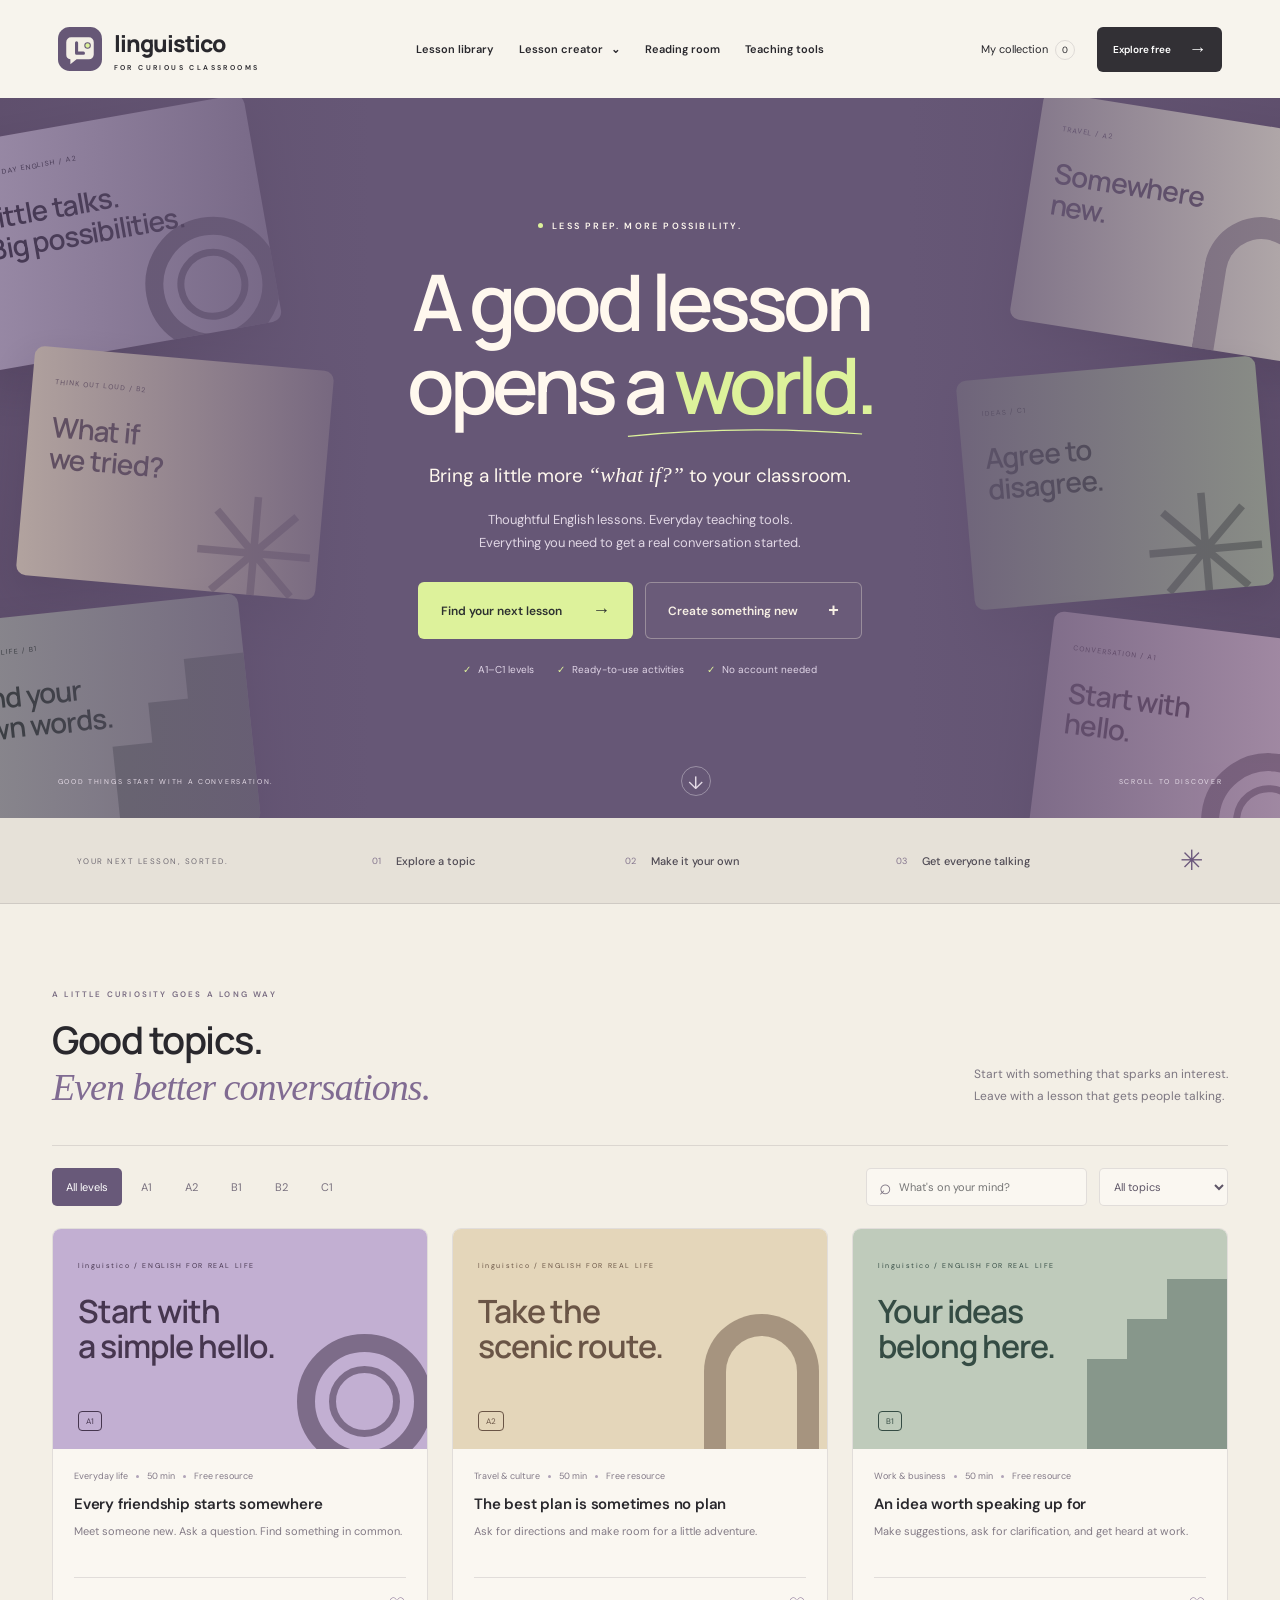
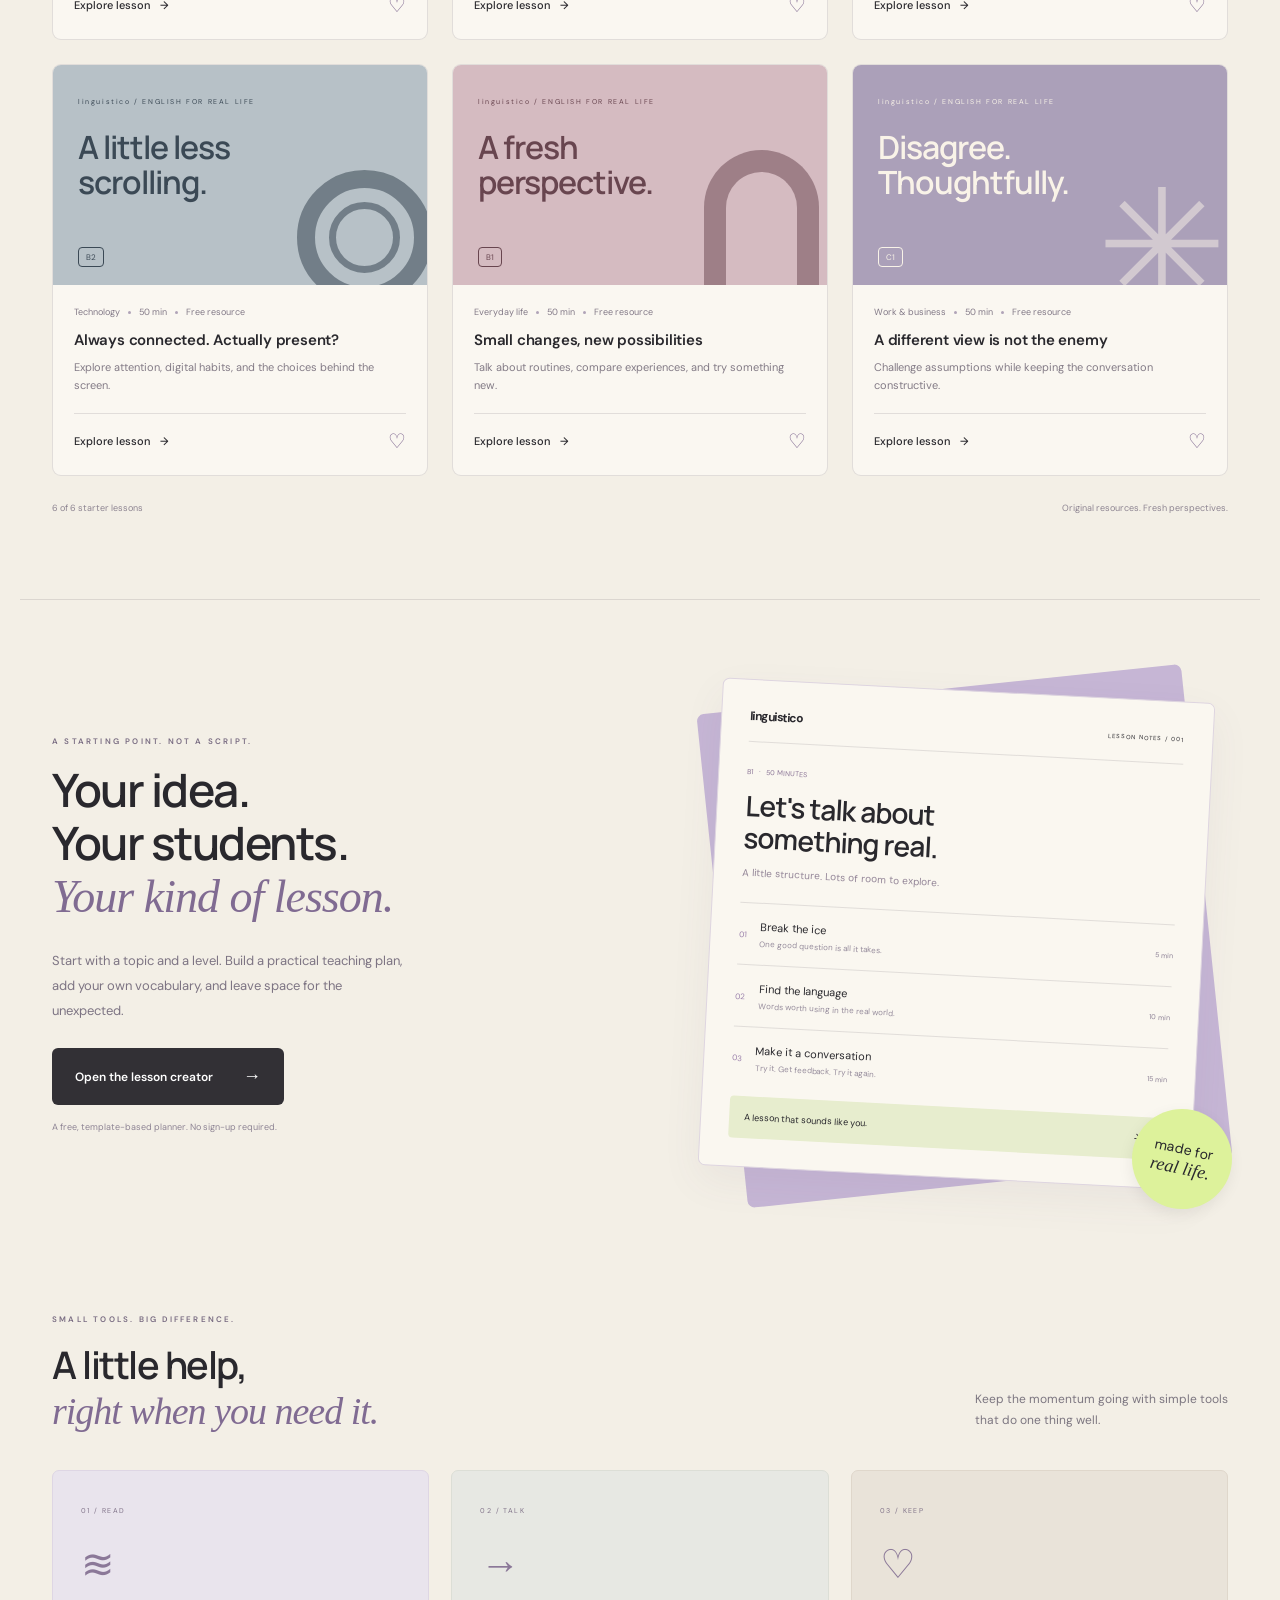
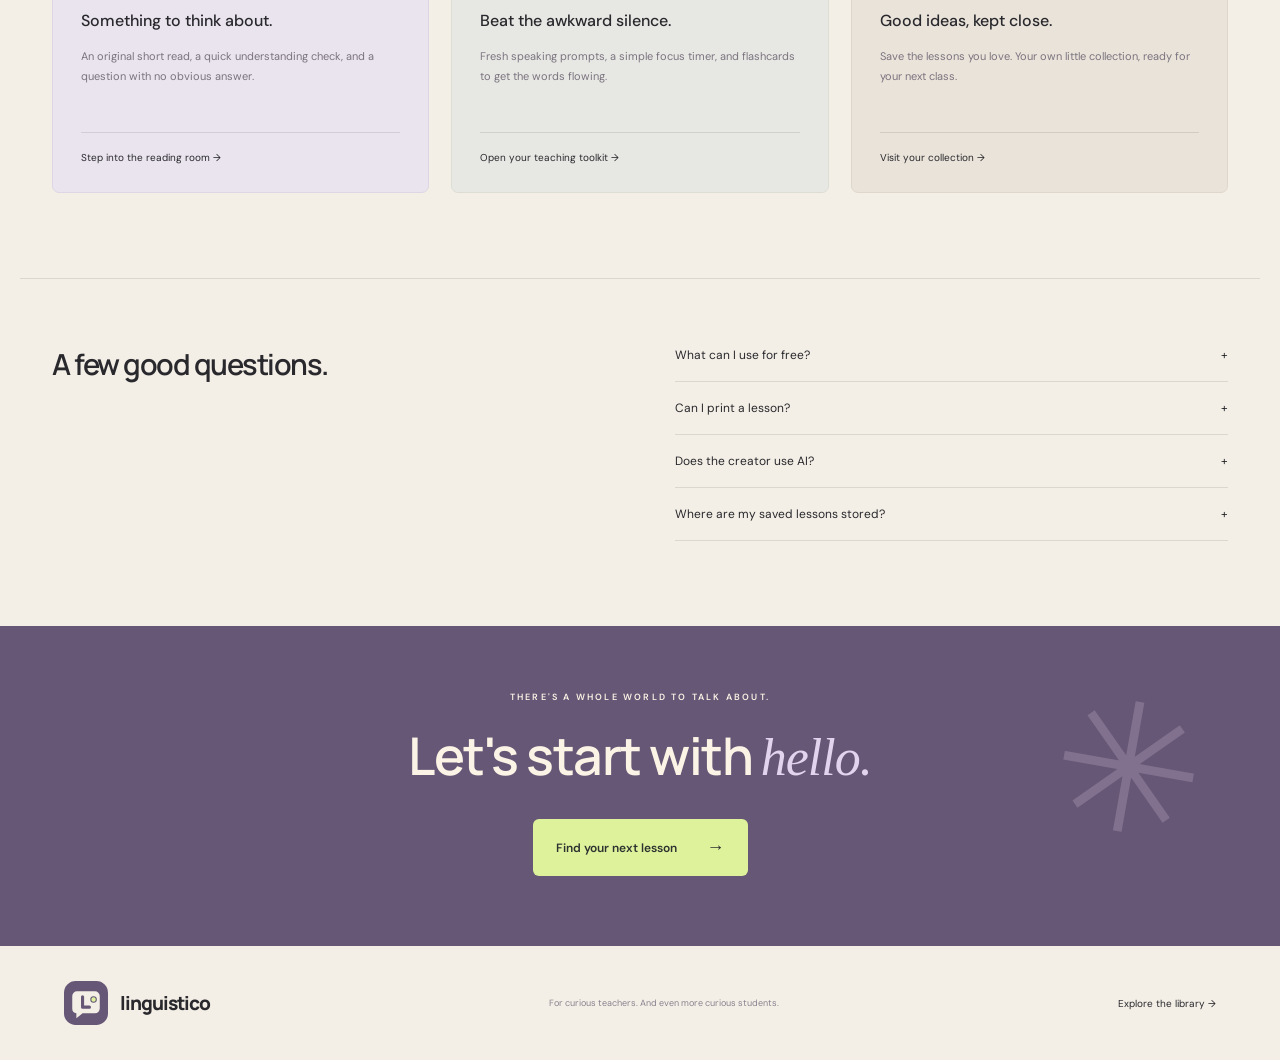
==== index.html @ 8382873f "Rebrand teaching site as linguistico" ====
<!doctype html>
<html lang="en"><head><meta charset="utf-8"><meta name="viewport" content="width=device-width,initial-scale=1"><meta name="theme-color" content="#645675"><meta name="description" content="linguistico: thoughtful English lessons, a lesson planning toolkit, and more room for real conversation. Explore resources from A1 to C1."><meta property="og:title" content="linguistico — A good lesson opens a world."><meta property="og:description" content="Discover English lesson ideas and practical tools for curious classrooms."><meta property="og:type" content="website"><title>linguistico — English for a world of possibilities</title><link rel="icon" href="icon.svg" type="image/svg+xml"><link rel="stylesheet" href="styles.css"></head><body>
<a class="skip" href="#main">Skip to content</a><header><a href="#" class="brand" aria-label="linguistico home"><img class="logo" src="icon.svg" alt="" width="44" height="44"><span>linguistico<small>FOR CURIOUS CLASSROOMS</small></span></a><nav id="navigation" aria-label="Main navigation"><a href="#library">Lesson library</a><button data-open="planner">Lesson creator <span>⌄</span></button><button data-open="reading">Reading room</button><button data-open="tools">Teaching tools</button></nav><div class="nav-actions"><button class="text-button" data-open="saved">My collection <span id="saved-count">0</span></button><a class="button compact dark" href="#library">Explore free <span>→</span></a><button class="menu" id="menu" aria-expanded="false" aria-controls="navigation" aria-label="Open navigation">☰</button></div></header>
<main id="main"><section class="hero"><div class="hero-art" aria-hidden="true"><div class="poster p1"><small>EVERYDAY ENGLISH / A2</small><b>Little talks.<br>Big possibilities.</b><div class="rings"></div></div><div class="poster p2"><small>THINK OUT LOUD / B2</small><b>What if<br>we tried?</b><div class="asterisk">✳</div></div><div class="poster p3"><small>WORK & LIFE / B1</small><b>Find your<br>own words.</b><div class="stairs"></div></div><div class="poster p4"><small>TRAVEL / A2</small><b>Somewhere<br>new.</b><div class="arch"></div></div><div class="poster p5"><small>IDEAS / C1</small><b>Agree to<br>disagree.</b><div class="asterisk">✳</div></div><div class="poster p6"><small>CONVERSATION / A1</small><b>Start with<br>hello.</b><div class="rings"></div></div></div><div class="hero-overlay"></div><div class="hero-content"><div class="eyebrow"><i></i> LESS PREP. MORE POSSIBILITY.</div><h1>A good lesson<br>opens a <span>world.</span><svg viewBox="0 0 410 24" aria-hidden="true"><path d="M5 16Q195 -4 405 12"/></svg></h1><p class="hero-sub">Bring a little more <em>“what if?”</em> to your classroom.</p><p class="hero-description">Thoughtful English lessons. Everyday teaching tools.<br>Everything you need to get a real conversation started.</p><div class="hero-buttons"><a href="#library" class="button lime">Find your next lesson <span>→</span></a><button class="button ghost" data-open="planner">Create something new <span>+</span></button></div><div class="hero-proof"><span>A1–C1 levels</span><span>Ready-to-use activities</span><span>No account needed</span></div></div><div class="hero-bottom"><span>GOOD THINGS START WITH A CONVERSATION.</span><a href="#library" aria-label="Scroll to lesson library">↓</a><span>SCROLL TO DISCOVER</span></div></section>
<div class="ribbon"><span>YOUR NEXT LESSON, SORTED.</span><a href="#library">01 <b>Explore a topic</b></a><button data-open="planner">02 <b>Make it your own</b></button><button data-open="tools">03 <b>Get everyone talking</b></button><span class="ribbon-star">✳</span></div>
<section id="library" class="section library"><div class="section-heading"><div><span class="eyebrow ink">A LITTLE CURIOSITY GOES A LONG WAY</span><h2>Good topics.<br><em>Even better conversations.</em></h2></div><p>Start with something that sparks an interest.<br>Leave with a lesson that gets people talking.</p></div><div class="filterbar"><div id="filters" class="tabs" aria-label="Filter lessons by level"><button class="active" data-level="All" aria-pressed="true">All levels</button><button data-level="A1" aria-pressed="false">A1</button><button data-level="A2" aria-pressed="false">A2</button><button data-level="B1" aria-pressed="false">B1</button><button data-level="B2" aria-pressed="false">B2</button><button data-level="C1" aria-pressed="false">C1</button></div><label class="search"><span aria-hidden="true">⌕</span><input type="search" id="search" aria-label="Search lessons" placeholder="What's on your mind?"></label><select id="topic" aria-label="Filter by topic"><option value="All">All topics</option><option>Everyday life</option><option>Work & business</option><option>Travel & culture</option><option>Technology</option></select></div><div class="cards" id="cards"></div><div class="library-foot"><span id="results" role="status"></span><span>Original resources. Fresh perspectives.</span></div></section>
<section class="creator section"><div class="creator-copy"><span class="eyebrow ink">A STARTING POINT. NOT A SCRIPT.</span><h2>Your idea.<br>Your students.<br><em>Your kind of lesson.</em></h2><p>Start with a topic and a level. Build a practical teaching plan, add your own vocabulary, and leave space for the unexpected.</p><button class="button dark" data-open="planner">Open the lesson creator <span>→</span></button><small>A free, template-based planner. No sign-up required.</small></div><div class="paper-scene"><div class="paper-back"></div><div class="paper"><div class="paper-top"><span>linguistico</span><span>LESSON NOTES / 001</span></div><div class="paper-tag">B1 &nbsp; · &nbsp; 50 MINUTES</div><h3>Let's talk about<br>something real.</h3><p>A little structure. Lots of room to explore.</p><div class="paper-row"><span>01</span><div>Break the ice<small>One good question is all it takes.</small></div><b>5 min</b></div><div class="paper-row"><span>02</span><div>Find the language<small>Words worth using in the real world.</small></div><b>10 min</b></div><div class="paper-row"><span>03</span><div>Make it a conversation<small>Try it. Get feedback. Try it again.</small></div><b>15 min</b></div><div class="paper-note">A lesson that sounds like you. <span>✳</span></div></div><span class="sticker">made for<br><em>real life.</em></span></div></section>
<section class="tool-section section"><div class="section-heading"><div><span class="eyebrow ink">SMALL TOOLS. BIG DIFFERENCE.</span><h2>A little help,<br><em>right when you need it.</em></h2></div><p>Keep the momentum going with simple tools<br>that do one thing well.</p></div><div class="tool-grid"><button data-open="reading"><span class="tool-number">01 / READ</span><span class="tool-symbol">≋</span><h3>Something to think about.</h3><p>An original short read, a quick understanding check, and a question with no obvious answer.</p><span class="tool-link">Step into the reading room →</span></button><button data-open="tools"><span class="tool-number">02 / TALK</span><span class="tool-symbol">→</span><h3>Beat the awkward silence.</h3><p>Fresh speaking prompts, a simple focus timer, and flashcards to get the words flowing.</p><span class="tool-link">Open your teaching toolkit →</span></button><button data-open="saved"><span class="tool-number">03 / KEEP</span><span class="tool-symbol">♡</span><h3>Good ideas, kept close.</h3><p>Save the lessons you love. Your own little collection, ready for your next class.</p><span class="tool-link">Visit your collection →</span></button></div></section>
<section class="faq section"><h2>A few good questions.</h2><div><details><summary>What can I use for free?<span>+</span></summary><p>All six starter lessons, the lesson planner, reading activity, and classroom tools are free to use in this version. You do not need an account.</p></details><details><summary>Can I print a lesson?<span>+</span></summary><p>Yes. Open a lesson and select Print / Save PDF. Your browser's print menu lets you print the resource or save it as a PDF.</p></details><details><summary>Does the creator use AI?<span>+</span></summary><p>This version uses level-specific templates and the information you enter. It does not use AI or fetch articles, videos, or external sources.</p></details><details><summary>Where are my saved lessons stored?<span>+</span></summary><p>Your collection is stored in this browser. It is not shared between devices and may be removed if you clear browser data.</p></details></div></section>
<section class="closing"><span class="eyebrow">THERE'S A WHOLE WORLD TO TALK ABOUT.</span><h2>Let's start with <em>hello.</em></h2><a class="button lime" href="#library">Find your next lesson <span>→</span></a><span class="closing-star" aria-hidden="true">✳</span></section></main><footer><a class="brand" href="#"><img class="logo" src="icon.svg" alt="" width="44" height="44"><span>linguistico</span></a><span>For curious teachers. And even more curious students.</span><a href="#library">Explore the library →</a></footer><dialog id="modal" aria-labelledby="modal-title"><div class="modal-header"><span>linguistico / TEACHING STUDIO</span><button id="close" aria-label="Close dialog">×</button></div><div id="modal-body"></div></dialog><div class="toast" id="toast" role="status"></div><script src="app.js"></script></body></html>
---- styles.css ----
@import url('https://fonts.googleapis.com/css2?family=DM+Sans:wght@400;500;600;700&family=Manrope:wght@400;500;600;700;800&display=swap');
:root{--ink:#29282d;--muted:#737078;--beige:#f3efe6;--purple:#665776;--lavender:#d3c4e2;--lime:#ddf29b;--line:#30273820}*{box-sizing:border-box}html{scroll-behavior:smooth;scroll-padding-top:25px}body{margin:0;background:var(--beige);color:var(--ink);font:14px 'DM Sans',Arial,sans-serif}a{color:inherit;text-decoration:none}button,input,select,textarea{font:inherit}button,a,input,select,textarea{-webkit-tap-highlight-color:transparent}button{cursor:pointer;color:inherit}button{border:0}button:disabled{cursor:default}button:focus-visible,a:focus-visible,input:focus-visible,select:focus-visible,textarea:focus-visible,summary:focus-visible{outline:3px solid #9b60dc;outline-offset:4px}.skip{position:absolute;left:15px;top:-70px;background:var(--lime);padding:15px;z-index:20}.skip:focus{top:15px}header{height:98px;display:flex;align-items:center;padding:0 4.5%;gap:40px;background:#f7f4ed}.brand{display:flex;gap:12px;align-items:center;font:800 23px Manrope,Arial,sans-serif;letter-spacing:-1px;white-space:nowrap}.brand small{font:600 7px 'DM Sans',Arial,sans-serif;display:block;letter-spacing:2.4px;margin-top:4px}.logo{display:block;width:44px;height:44px;flex:none}nav{display:flex;align-items:center;gap:25px;margin:auto}nav a,nav button{font-size:11px;font-weight:600;white-space:nowrap}nav button,.text-button{background:none;padding:0}nav span{margin-left:5px}.nav-actions{display:flex;align-items:center;gap:22px}.text-button{font-size:11px;white-space:nowrap}#saved-count{font-size:9px;margin-left:4px;padding:3px 6px;border:1px solid var(--line);border-radius:50%}.button{display:inline-flex;align-items:center;justify-content:center;gap:30px;padding:17px 22px;border-radius:6px;font-size:12px;font-weight:600;transition:transform .2s,background .2s;border:1px solid transparent}.button:hover{transform:translateY(-2px)}.button span{font-family:Arial,sans-serif;font-size:18px}.compact{padding:11px 15px;font-size:10px;gap:17px}.dark{background:#323035;color:white}.lime{background:var(--lime);color:#2d3130}.lime:hover{background:#e8ffae}.ghost{border-color:#f5efdf55;background:#ffffff07;color:#f7f0e5}.menu{display:none;background:none;font-size:24px}.hero{background:var(--purple);position:relative;min-height:720px;display:grid;place-items:center;overflow:hidden;color:#fff8ee;text-align:center}.hero-content{position:relative;z-index:2;padding:80px 20px 100px}.eyebrow{font-size:9px;font-weight:600;letter-spacing:2.2px;display:flex;align-items:center;justify-content:center;gap:9px}.eyebrow i{width:5px;height:5px;border-radius:50%;background:var(--lime)}h1{font:600 clamp(56px,6.1vw,88px)/1.07 Manrope,Arial,sans-serif;letter-spacing:-5px;margin:28px 0 35px;position:relative}h1 span{color:var(--lime)}h1 svg{position:absolute;width:240px;height:22px;bottom:-18px;right:8px;fill:none;stroke:#ddf29b;stroke-width:2}.hero-sub{font-size:19px;margin:0 0 20px;font-weight:400}.hero-sub em{font-family:Georgia,serif;font-size:22px}.hero-description{font-size:13px;line-height:1.8;color:#e1d7e5}.hero-buttons{display:flex;justify-content:center;gap:12px;margin-top:28px}.hero-proof{display:flex;justify-content:center;gap:23px;font-size:10px;color:#e0d5e7;margin-top:24px}.hero-proof span:before{content:'✓';margin-right:7px;color:var(--lime)}.hero-art{position:absolute;inset:0;pointer-events:none}.poster{position:absolute;width:300px;height:230px;border-radius:10px;padding:23px;text-align:left;overflow:hidden;box-shadow:0 20px 40px #25172e30}.poster small{font-size:7px;letter-spacing:1px;position:relative;z-index:1}.poster b{display:block;font:600 28px/1.1 Manrope;margin-top:23px;letter-spacing:-1px;position:relative;z-index:1}.p1{top:20px;left:-35px;transform:rotate(-10deg);background:#b9abc8;color:#3e334d}.p2{top:260px;left:25px;transform:rotate(5deg);background:#e7d9c3;color:#66545f}.p3{bottom:-20px;left:-50px;transform:rotate(-6deg);background:#a2a7a4;color:#303d37}.p4{top:15px;right:-45px;transform:rotate(9deg);background:#ded9ce;color:#63546b}.p5{top:270px;right:15px;transform:rotate(-5deg);background:#a6b59c;color:#374438}.p6{bottom:-40px;right:-60px;transform:rotate(7deg);background:#c7acc5;color:#624563}.rings{position:absolute;width:135px;height:135px;border:18px solid currentColor;border-radius:50%;bottom:-20px;right:-5px;opacity:.55}.rings:after{content:'';position:absolute;inset:14px;border:7px solid currentColor;border-radius:50%}.asterisk{position:absolute;font-size:155px;right:0;bottom:-40px;line-height:1;opacity:.5}.arch{position:absolute;width:115px;height:150px;border:22px solid currentColor;border-bottom:0;border-radius:70px 70px 0 0;bottom:-10px;right:0;opacity:.5}.stairs{position:absolute;bottom:0;right:0;width:60px;height:170px;background:currentColor;box-shadow:-40px 40px currentColor,-80px 80px currentColor;opacity:.4}.hero-overlay{position:absolute;inset:0;background:linear-gradient(90deg,#51405b55, #665776eb 29%,#665776fa 48%,#665776eb 71%,#51405b55)}.hero-bottom{position:absolute;bottom:22px;left:4.5%;right:4.5%;display:flex;align-items:center;justify-content:space-between;z-index:2;font-size:7px;letter-spacing:1.7px;color:#e5dbe7}.hero-bottom a{font-size:18px;border:1px solid #fff5;border-radius:50%;height:30px;width:30px;padding:4px}.ribbon{padding:24px 6%;display:flex;align-items:center;justify-content:space-between;background:#e6e1d8;border-bottom:1px solid var(--line)}.ribbon>span:first-child{font-size:8px;letter-spacing:1.5px;color:#716c74}.ribbon a,.ribbon button{background:none;display:flex;gap:15px;align-items:center;font-size:9px;color:#85768e}.ribbon b{font-size:11px;font-weight:500;color:#4e4953}.ribbon-star{font-size:28px;color:#6c587c}.section{max-width:1240px;margin:auto;padding:85px 32px}.section-heading{display:flex;align-items:end;justify-content:space-between;margin-bottom:35px}.ink{color:#796c82;justify-content:start;font-size:8px}h2{font:600 38px/1.2 Manrope,Arial,sans-serif;letter-spacing:-1.5px;margin:18px 0 0}h2 em{font-weight:400;font-family:Georgia,serif;color:#806b92;letter-spacing:-1px}.section-heading>p{font-size:12px;line-height:1.8;color:#7c7680;margin-bottom:3px}.filterbar{display:flex;gap:12px;padding:22px 0;border-top:1px solid var(--line);margin-top:35px}.tabs{display:flex;gap:5px;flex:1}.tabs button{background:transparent;border:1px solid transparent;padding:9px 13px;font-size:11px;border-radius:5px;color:#79717f}.tabs button.active{background:#685979;color:#fff}.search{display:flex;align-items:center;gap:7px;background:#faf7f1;border:1px solid var(--line);border-radius:5px;padding:0 12px}.search>span{font-size:21px;color:#7b7281}.search input{border:0;background:none;width:175px;padding:10px 0;outline:none;font-size:11px}select{background:#faf7f1;border:1px solid var(--line);padding:10px;border-radius:5px;font-size:11px;color:#5d5566}.cards{display:grid;grid-template-columns:repeat(3,1fr);gap:24px}.card{border:1px solid var(--line);border-radius:9px;overflow:hidden;background:#faf7f1;transition:transform .2s,box-shadow .2s}.card:hover{transform:translateY(-4px);box-shadow:0 10px 25px #493b5c10}.cover{height:220px;position:relative;overflow:hidden;padding:25px}.cover small{font-size:7px;letter-spacing:1.6px;position:relative;z-index:1}.cover h3{font:600 32px/1.08 Manrope;letter-spacing:-1px;position:relative;z-index:1;margin-top:22px;max-width:220px}.cover .level{position:absolute;bottom:18px;left:25px;font-size:8px;border:1px solid currentColor;padding:4px 7px;border-radius:4px}.plum{background:#c2afd2;color:#46364f}.sand{background:#e4d6ba;color:#6a5546}.sage{background:#bfcbbb;color:#354c44}.slate{background:#b7c1c7;color:#3b4955}.rose{background:#d5bbc1;color:#68454f}.lilac{background:#aba0b9;color:#f9f3e8}.cover .arch{right:8px;bottom:-15px}.card-info{padding:21px}.meta{font-size:9px;color:#827987;display:flex;gap:8px;align-items:center}.meta i{width:3px;height:3px;border-radius:50%;background:#b0a3b8}.card-info h3{font-size:15px;letter-spacing:-.2px;margin:12px 0 9px;font-weight:600}.card-info p{color:#837b86;line-height:1.6;font-size:11px;min-height:35px;margin:0}.card-foot{display:flex;align-items:center;justify-content:space-between;margin-top:19px;padding-top:14px;border-top:1px solid var(--line)}.card-foot button{background:none;padding:0;font-size:11px;font-weight:500}.card-foot button:last-child{font-size:20px;color:#7d658e}.library-foot{display:flex;justify-content:space-between;font-size:9px;color:#8d8491;margin-top:26px}.creator{border-top:1px solid var(--line);display:grid;grid-template-columns:1fr 1fr;align-items:center;gap:90px;padding-top:80px;padding-bottom:90px}.creator h2{font-size:46px;line-height:1.15}.creator-copy>p{font-size:13px;line-height:1.9;color:#7d7483;max-width:350px;margin:25px 0}.creator-copy small{display:block;font-size:9px;color:#8e8494;margin-top:16px}.paper-scene{position:relative;padding:10px 25px}.paper-back{position:absolute;inset:8px 20px 4px 36px;background:#c6b6d5;transform:rotate(-6deg);border-radius:7px}.paper{background:#faf7f0;border:1px solid #ded5e0;position:relative;padding:28px;border-radius:7px;transform:rotate(3deg);box-shadow:0 15px 40px #5d4c7410}.paper-top{display:flex;justify-content:space-between;font-size:8px;border-bottom:1px solid var(--line);padding-bottom:17px}.paper-top>span:first-child{font-weight:700;font-size:12px;letter-spacing:-.5px}.paper-top>span:last-child{font-size:6px;letter-spacing:1px;padding-top:5px}.paper-tag{font-size:7px;color:#8b7596;margin-top:25px}.paper h3{font:600 28px/1.15 Manrope;letter-spacing:-1px;margin:13px 0}.paper>p{font-size:10px;color:#938597;margin-bottom:23px}.paper-row{display:flex;gap:13px;align-items:center;padding:16px 0;border-top:1px solid var(--line);font-size:11px}.paper-row>span{font-size:8px;color:#9b81ab}.paper-row small{display:block;font-size:8px;color:#968c9c;margin-top:5px}.paper-row b{font-weight:400;font-size:7px;color:#8c8095;margin-left:auto;white-space:nowrap}.paper-note{padding:15px;background:#e7edce;font-size:9px;border-radius:4px;margin-top:8px}.paper-note span{float:right;font-size:18px;margin-top:-5px}.sticker{position:absolute;bottom:-20px;right:-4px;display:grid;align-content:center;text-align:center;background:var(--lime);width:100px;height:100px;border-radius:50%;font-size:14px;transform:rotate(12deg);box-shadow:0 5px 15px #0001}.sticker em{font-family:Georgia;font-size:18px}.tool-section{padding-top:35px}.tool-grid{display:grid;grid-template-columns:repeat(3,1fr);gap:22px}.tool-grid button{background:#e9e4ed;border:1px solid #ded6e4;padding:28px;text-align:left;border-radius:7px;position:relative;transition:transform .2s}.tool-grid button:nth-child(2){background:#e7e8e3;border-color:#dcded6}.tool-grid button:nth-child(3){background:#e9e3d9;border-color:#dfd7cb}.tool-grid button:hover{transform:translateY(-3px)}.tool-number{font-size:7px;letter-spacing:1.4px;color:#807389}.tool-symbol{display:block;font:40px Georgia;color:#8b7898;margin-top:24px}.tool-grid h3{font-size:16px;font-weight:500;margin-top:22px}.tool-grid p{font-size:11px;color:#7b737f;line-height:1.8;min-height:60px}.tool-link{display:block;font-size:10px;border-top:1px solid var(--line);padding-top:18px;margin-top:25px}.faq{border-top:1px solid var(--line);display:grid;grid-template-columns:1fr 1fr;gap:70px;padding-top:50px}.faq h2{font-size:29px}.faq details{border-bottom:1px solid var(--line);padding:18px 0}.faq summary{font-size:12px;list-style:none;cursor:pointer;display:flex;justify-content:space-between;gap:20px}.faq details p{font-size:12px;line-height:1.8;color:#7d7483}.closing{position:relative;background:#655775;color:#fbf3e5;text-align:center;padding:65px 25px 70px;overflow:hidden}.closing h2{font-size:52px;margin:22px 0 30px}.closing h2 em{color:#e2d3ee}.closing-star{position:absolute;right:6%;top:55px;font-size:180px;line-height:1;color:#82718e;transform:rotate(10deg)}footer{display:flex;justify-content:space-between;align-items:center;padding:35px 5%;gap:30px}footer>.brand{font-size:19px}footer>span{font-size:9px;color:#8a818f}footer>a:last-child{font-size:10px}.toast{position:fixed;bottom:25px;left:50%;transform:translateX(-50%);background:#303036;color:white;padding:14px 22px;border-radius:6px;z-index:50;display:none;font-size:12px;max-width:90%;text-align:center}dialog{color:var(--ink);background:var(--beige);border:1px solid #bcacc6;border-radius:12px;width:calc(100% - 30px);max-width:760px;max-height:90vh;padding:0}dialog::backdrop{background:#29232ec9;backdrop-filter:blur(5px)}.modal-header{display:flex;justify-content:space-between;align-items:center;padding:17px 24px;border-bottom:1px solid var(--line);font-size:8px;letter-spacing:1.5px}.modal-header button{font-size:25px;background:none;line-height:1}#modal-body{padding:25px 30px 35px}#modal-title{font-size:30px;margin:10px 0 20px;line-height:1.2}.modal-label{font-size:9px;color:#80708b;letter-spacing:1px}#modal-body p,#modal-body li{font-size:14px;line-height:1.8;color:#6e6576}#modal-body h3{font-size:16px;margin-top:25px}.actions{display:flex;gap:10px;flex-wrap:wrap;margin-top:25px}.field{display:block;margin:18px 0;font-size:12px}.field input,.field select,.field textarea{display:block;margin-top:8px;width:100%;border:1px solid #cbbfd1;border-radius:5px;padding:12px;background:#fffaf3;color:var(--ink)}.field textarea{min-height:85px;resize:vertical}.form-grid{display:grid;grid-template-columns:1fr 1fr;gap:20px}.notice{background:#e8e0ed;padding:13px;border-radius:6px;font-size:11px!important}.reading{background:#fffaf3;padding:22px;border-left:3px solid #ae96bf}.quiz label{display:block;padding:10px;margin:6px 0;background:#fffaf3;font-size:13px;border-radius:4px}.prompt{font:24px/1.4 Georgia;background:#e3d7ec;padding:25px;border-radius:7px}.timer{font:600 56px Manrope;text-align:center;margin:20px}.flash{background:#e1e9cd;padding:30px;min-height:140px;width:100%;border-radius:7px;font-size:22px}.saved-item{display:flex;align-items:center;justify-content:space-between;gap:20px;padding:17px 0;border-top:1px solid var(--line)}.saved-item>span{font-size:13px}.empty{padding:40px 10px;font-size:14px;color:#7d7285;grid-column:1/-1}@media(min-width:1600px){header{padding:0 8%}.hero{min-height:760px}.poster{width:350px;height:260px}.p1,.p3{left:3%}.p4,.p6{right:3%}.p2{left:7%;top:285px}.p5{right:7%;top:285px}}@media(max-width:1100px){header{gap:20px;padding:0 25px}nav{gap:17px}.nav-actions{gap:15px}.nav-actions>.text-button{display:none}.creator{gap:45px}.poster{width:250px}.hero-overlay{background:linear-gradient(90deg,#65577577,#655775f0 28%,#655775fa 70%,#65577577)}}@media(max-width:850px){header{height:80px;justify-content:space-between}.brand{font-size:21px}.menu{display:block}nav{display:none;position:absolute;top:80px;left:0;right:0;z-index:5;background:#f7f4ed;padding:25px;align-items:start;box-shadow:0 12px 18px #0001}nav.open{display:flex;flex-direction:column}nav a,nav button{font-size:15px}.hero{min-height:650px}.hero-content{padding:60px 20px 90px}.hero h1{font-size:68px;letter-spacing:-3px}.ribbon{gap:20px}.ribbon>span:first-child{display:none}.cards{grid-template-columns:repeat(2,1fr)}.section-heading>p{max-width:230px}.filterbar{flex-wrap:wrap}.tabs{flex-basis:100%}.search{flex:1}.search input{width:100%}.creator{gap:25px}.creator h2{font-size:38px}.paper-scene{padding:5px}.paper{padding:20px}.tool-grid{gap:12px}.tool-grid button{padding:20px}.closing-star{right:-50px;opacity:.4}.faq{gap:30px}footer>span{display:none}}@media(max-width:600px){header{padding:0 20px}.brand{font-size:20px}.brand small{font-size:6px}.logo{width:37px;height:37px;border-radius:10px}.nav-actions .compact{display:none}.hero{min-height:675px}.hero h1{font-size:56px;line-height:1.1;letter-spacing:-3px;margin:30px 0 35px}.hero h1 svg{width:160px;right:20px}.hero-sub{font-size:15px;line-height:1.6}.hero-sub em{font-size:18px}.hero-description{font-size:12px}.hero-buttons{gap:9px}.button{font-size:11px;gap:13px;padding:14px 15px}.hero-proof{gap:13px;font-size:8px}.hero .eyebrow{font-size:8px;letter-spacing:1.5px}.hero-bottom>span{font-size:6px;letter-spacing:1px}.hero-bottom>span:first-child{max-width:110px;text-align:left;line-height:1.6}.hero-bottom>span:last-child{max-width:90px;text-align:right}.poster{width:180px;height:210px;opacity:.65}.poster b{font-size:22px}.p1,.p3{left:-110px}.p2{left:-90px}.p4,.p6{right:-110px}.p5{right:-90px}.hero-overlay{background:#655775a8}.ribbon{padding:20px;gap:15px}.ribbon a,.ribbon button{gap:6px;font-size:7px}.ribbon b{font-size:9px}.ribbon-star{display:none}.section{padding:55px 20px}.section-heading{display:block}.section-heading>p{max-width:none;margin-top:18px;font-size:12px}h2{font-size:31px}.ink{font-size:7px;letter-spacing:1.7px}.cards{grid-template-columns:1fr;gap:22px}.cover{height:230px}.cover h3{font-size:35px;max-width:240px}.cover .rings{width:170px;height:170px}.cover .arch{width:150px;height:190px}.tabs{gap:0;justify-content:space-between}.tabs button{padding:9px 12px}.search input{min-width:0;width:100%}.search{min-width:0}.filterbar select{max-width:135px}.library-foot{font-size:8px;gap:20px}.creator{grid-template-columns:1fr;gap:40px}.creator h2{font-size:40px}.paper-scene{padding:10px 20px}.paper{padding:25px}.sticker{right:0}.tool-grid{grid-template-columns:1fr}.tool-grid button{padding:25px}.tool-grid p{min-height:0}.tool-symbol{float:right;font-size:45px;margin-top:0}.tool-grid h3{margin-top:25px}.faq{grid-template-columns:1fr;gap:20px}.faq h2{font-size:28px}.closing h2{font-size:38px;position:relative;z-index:1}.closing .button{position:relative;z-index:1}.closing .eyebrow{font-size:7px}.closing-star{font-size:150px;right:-60px;top:60px}footer{padding:30px 20px}footer>.brand{font-size:16px}footer>a:last-child{font-size:8px}#modal-body{padding:22px}.form-grid{grid-template-columns:1fr;gap:0}#modal-title{font-size:26px}.saved-item{flex-wrap:wrap}.saved-item>span{max-width:65%}}@media(prefers-reduced-motion:reduce){html{scroll-behavior:auto}*{transition:none!important}}@media print{body>*{display:none!important}body>dialog{display:block!important;position:static;width:100%;max-width:none;max-height:none;overflow:visible;background:white;color:black;border:0}.modal-header,.actions{display:none!important}#modal-body{padding:0}#modal-body p,#modal-body li{color:#222}details{break-inside:avoid}.reading{background:white}dialog::backdrop{display:none}}
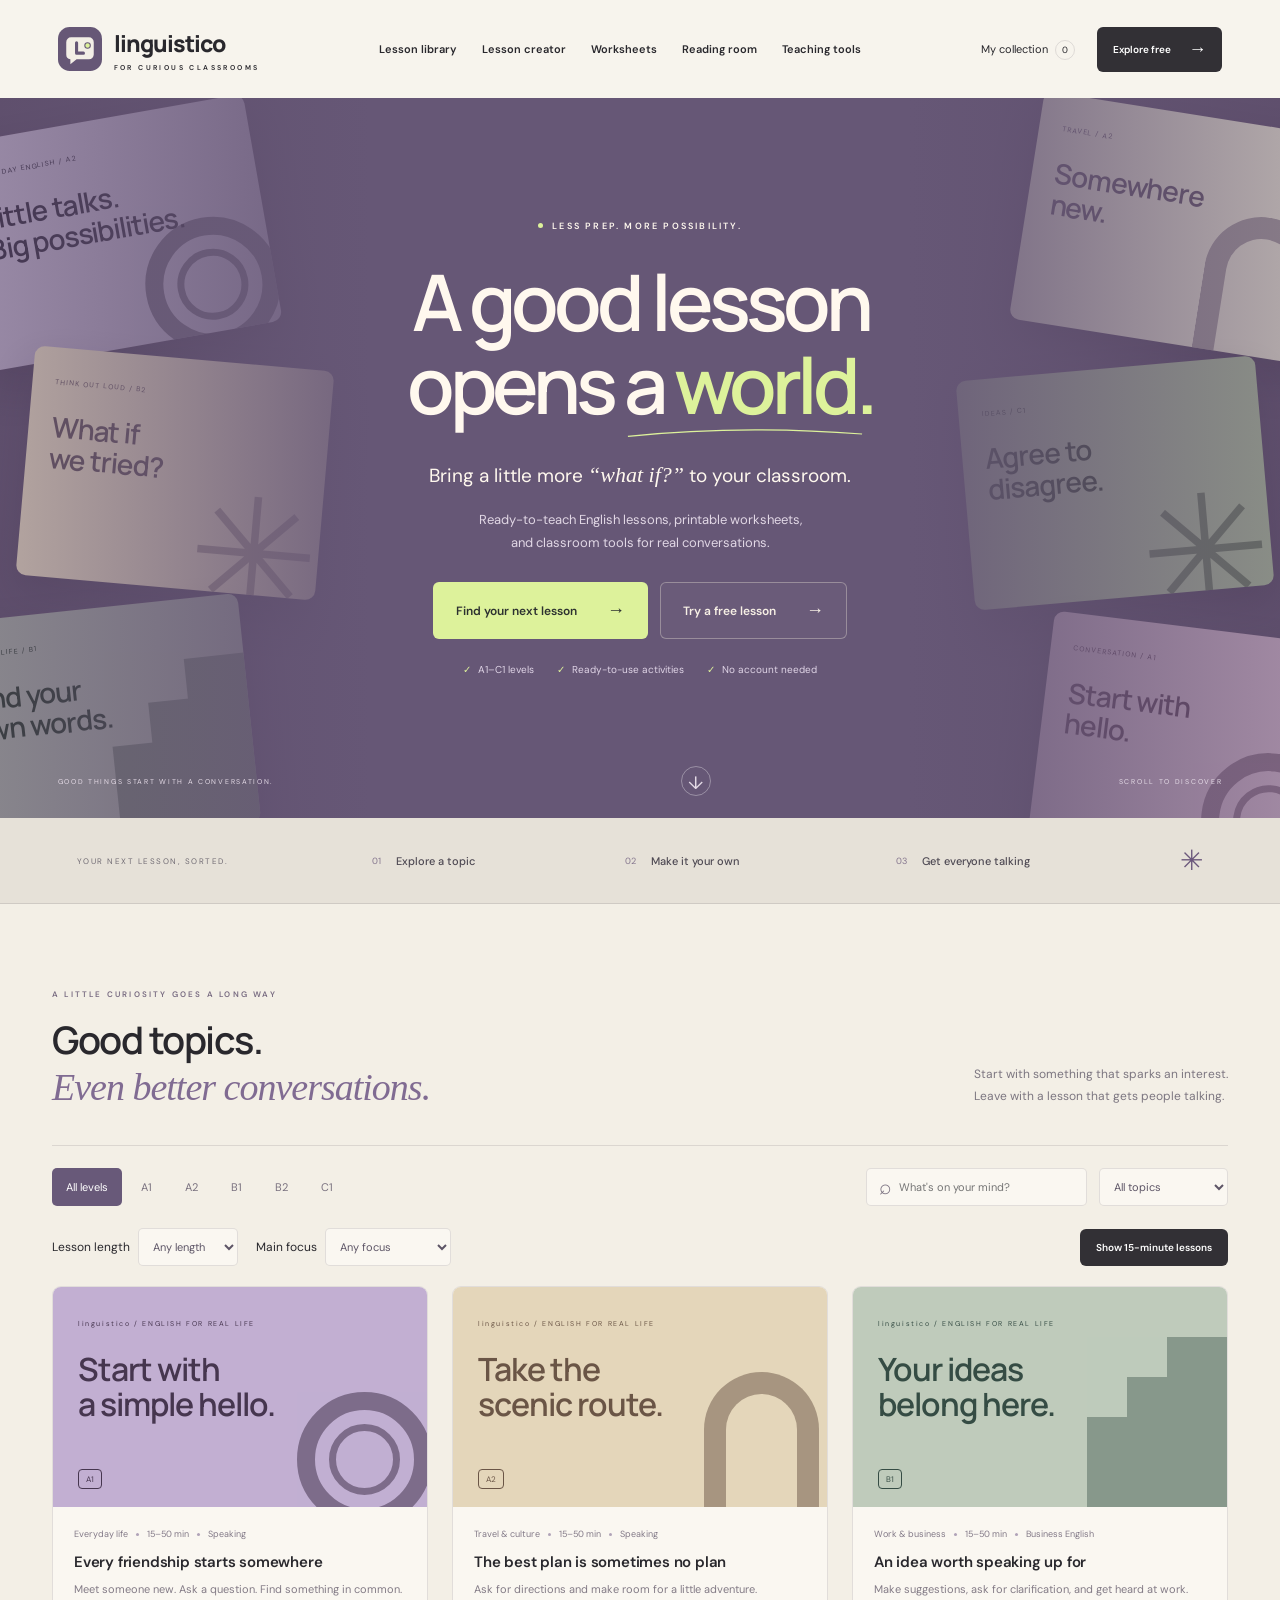
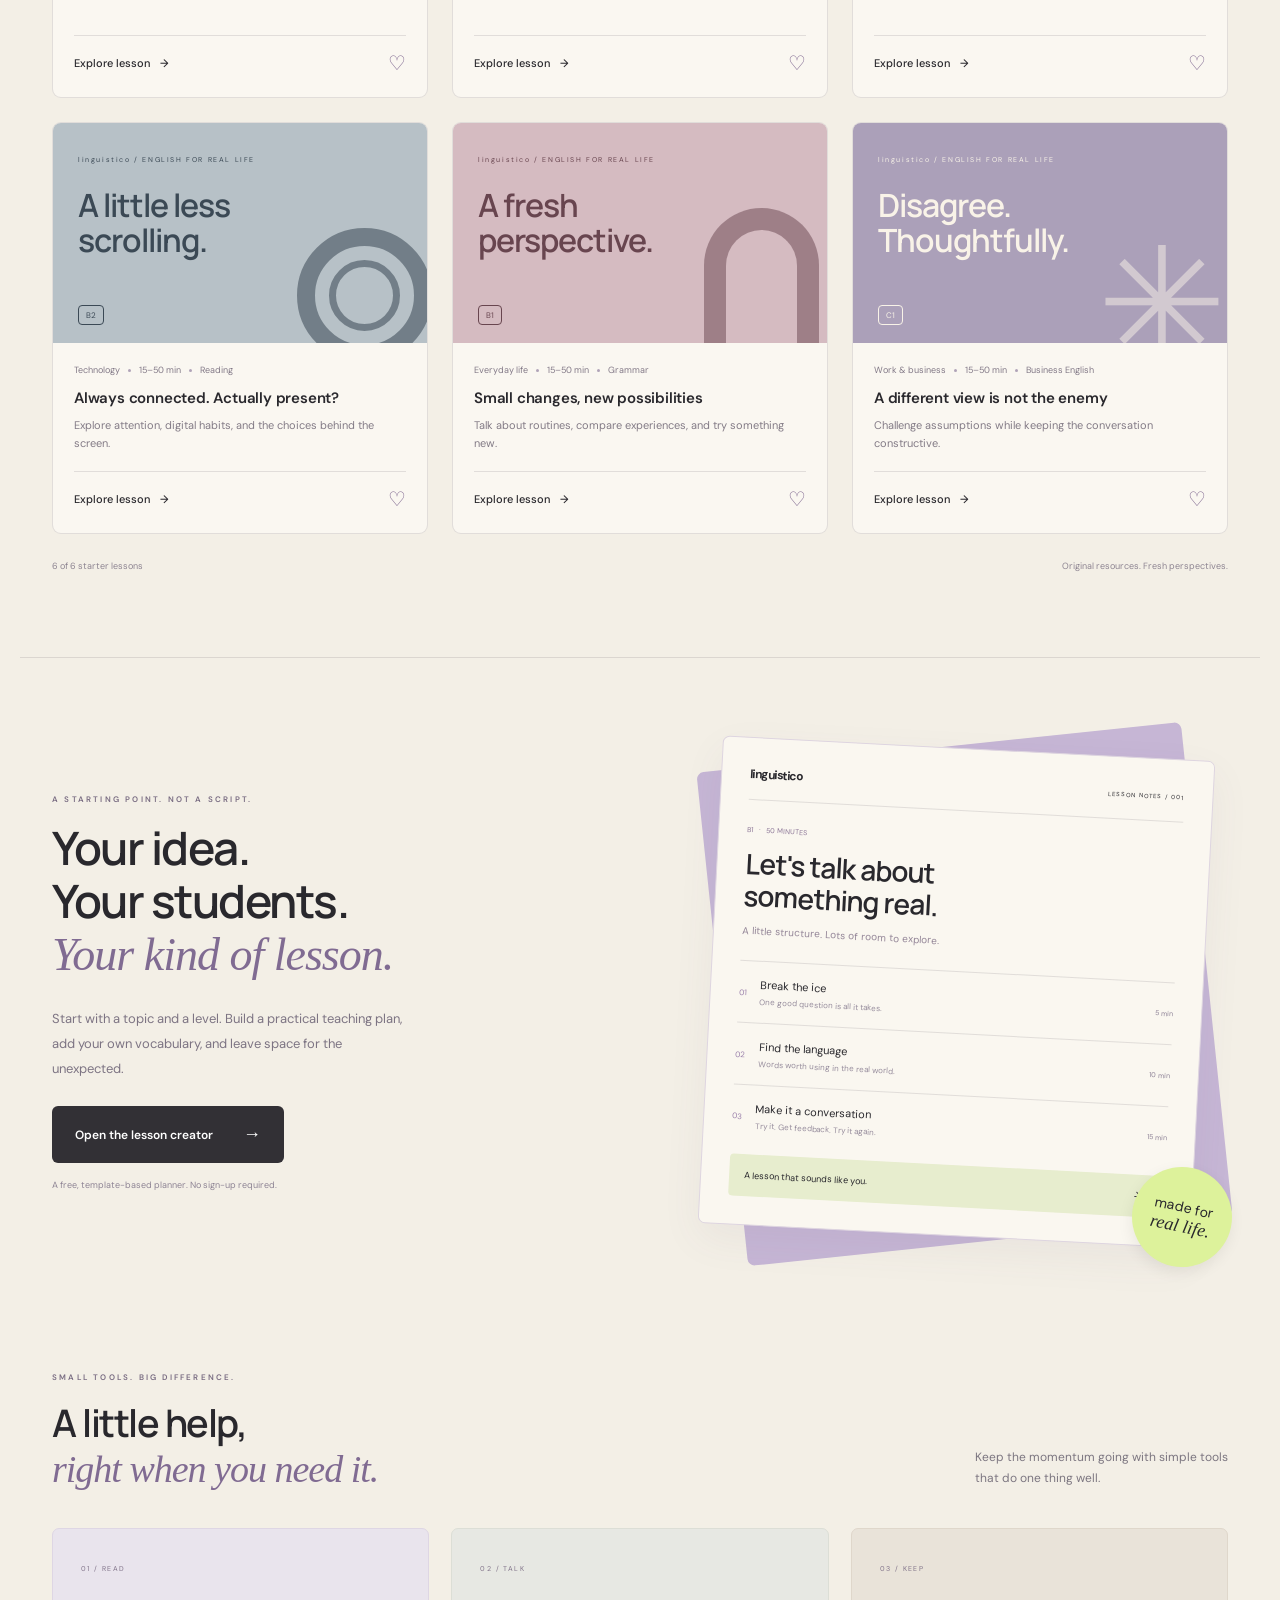
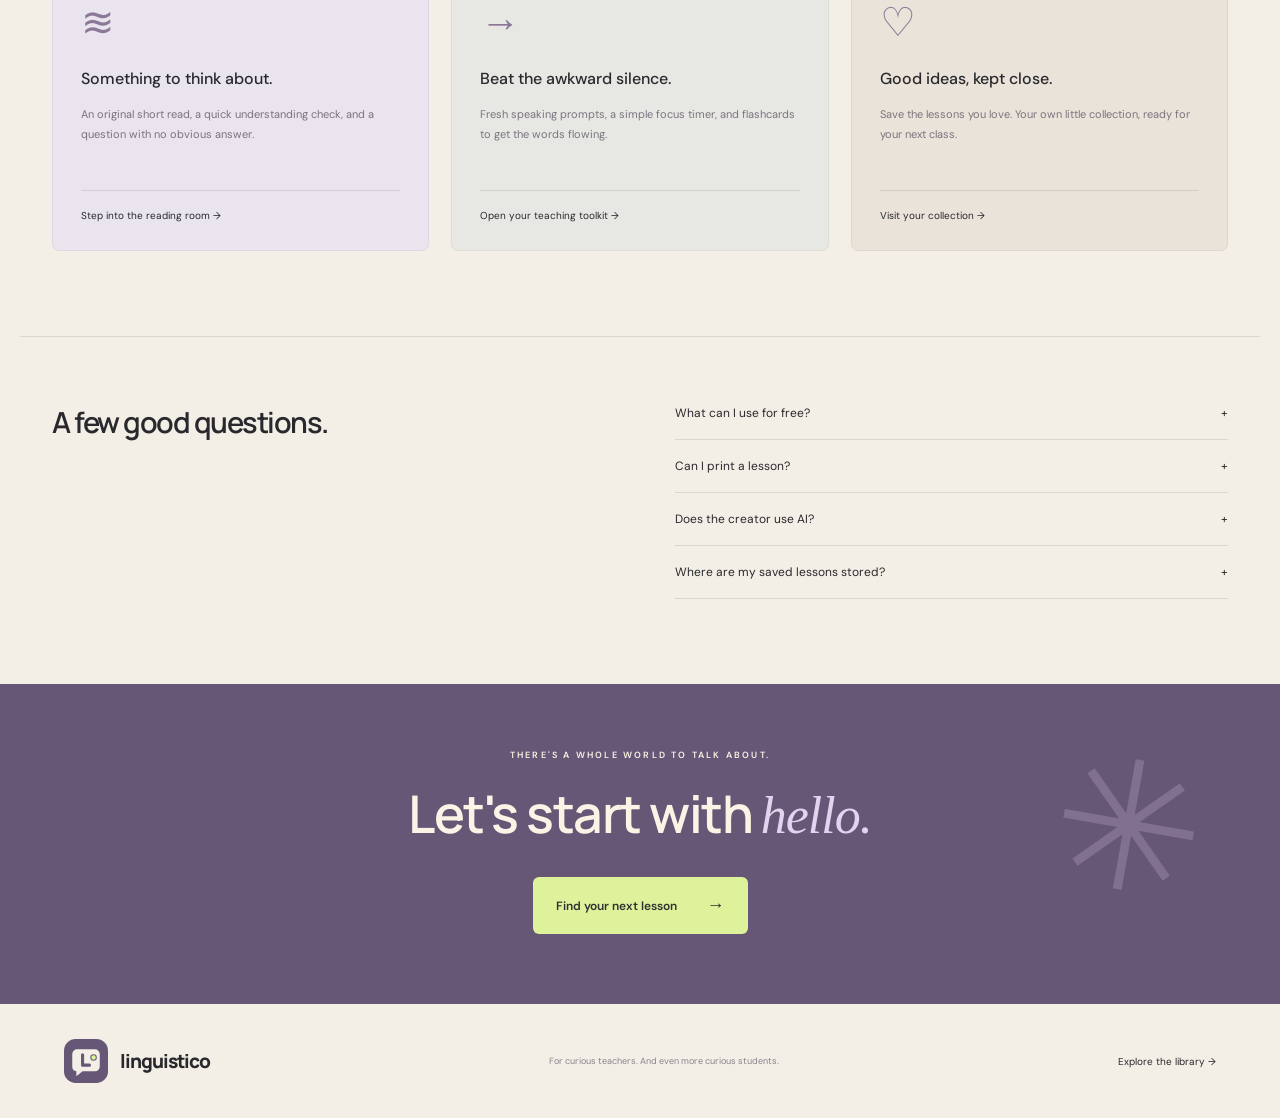
==== commit 7499a5d0: "Add lesson presentation, shareable lessons and worksheet tools" ====
--- a/index.html
+++ b/index.html
@@ -1,10 +1,10 @@
 <!doctype html>
-<html lang="en"><head><meta charset="utf-8"><meta name="viewport" content="width=device-width,initial-scale=1"><meta name="theme-color" content="#645675"><meta name="description" content="linguistico: thoughtful English lessons, a lesson planning toolkit, and more room for real conversation. Explore resources from A1 to C1."><meta property="og:title" content="linguistico — A good lesson opens a world."><meta property="og:description" content="Discover English lesson ideas and practical tools for curious classrooms."><meta property="og:type" content="website"><title>linguistico — English for a world of possibilities</title><link rel="icon" href="icon.svg" type="image/svg+xml"><link rel="stylesheet" href="styles.css"></head><body>
-<a class="skip" href="#main">Skip to content</a><header><a href="#" class="brand" aria-label="linguistico home"><img class="logo" src="icon.svg" alt="" width="44" height="44"><span>linguistico<small>FOR CURIOUS CLASSROOMS</small></span></a><nav id="navigation" aria-label="Main navigation"><a href="#library">Lesson library</a><button data-open="planner">Lesson creator <span>⌄</span></button><button data-open="reading">Reading room</button><button data-open="tools">Teaching tools</button></nav><div class="nav-actions"><button class="text-button" data-open="saved">My collection <span id="saved-count">0</span></button><a class="button compact dark" href="#library">Explore free <span>→</span></a><button class="menu" id="menu" aria-expanded="false" aria-controls="navigation" aria-label="Open navigation">☰</button></div></header>
-<main id="main"><section class="hero"><div class="hero-art" aria-hidden="true"><div class="poster p1"><small>EVERYDAY ENGLISH / A2</small><b>Little talks.<br>Big possibilities.</b><div class="rings"></div></div><div class="poster p2"><small>THINK OUT LOUD / B2</small><b>What if<br>we tried?</b><div class="asterisk">✳</div></div><div class="poster p3"><small>WORK & LIFE / B1</small><b>Find your<br>own words.</b><div class="stairs"></div></div><div class="poster p4"><small>TRAVEL / A2</small><b>Somewhere<br>new.</b><div class="arch"></div></div><div class="poster p5"><small>IDEAS / C1</small><b>Agree to<br>disagree.</b><div class="asterisk">✳</div></div><div class="poster p6"><small>CONVERSATION / A1</small><b>Start with<br>hello.</b><div class="rings"></div></div></div><div class="hero-overlay"></div><div class="hero-content"><div class="eyebrow"><i></i> LESS PREP. MORE POSSIBILITY.</div><h1>A good lesson<br>opens a <span>world.</span><svg viewBox="0 0 410 24" aria-hidden="true"><path d="M5 16Q195 -4 405 12"/></svg></h1><p class="hero-sub">Bring a little more <em>“what if?”</em> to your classroom.</p><p class="hero-description">Thoughtful English lessons. Everyday teaching tools.<br>Everything you need to get a real conversation started.</p><div class="hero-buttons"><a href="#library" class="button lime">Find your next lesson <span>→</span></a><button class="button ghost" data-open="planner">Create something new <span>+</span></button></div><div class="hero-proof"><span>A1–C1 levels</span><span>Ready-to-use activities</span><span>No account needed</span></div></div><div class="hero-bottom"><span>GOOD THINGS START WITH A CONVERSATION.</span><a href="#library" aria-label="Scroll to lesson library">↓</a><span>SCROLL TO DISCOVER</span></div></section>
+<html lang="en"><head><meta charset="utf-8"><meta name="viewport" content="width=device-width,initial-scale=1"><meta name="theme-color" content="#645675"><meta name="description" content="linguistico: thoughtful English lessons, a lesson planning toolkit, and more room for real conversation. Explore resources from A1 to C1."><meta property="og:title" content="linguistico — A good lesson opens a world."><meta property="og:description" content="Discover English lesson ideas and practical tools for curious classrooms."><meta property="og:type" content="website"><title>linguistico — English for a world of possibilities</title><link rel="icon" href="icon.svg" type="image/svg+xml"><link rel="preconnect" href="https://fonts.googleapis.com"><link rel="preconnect" href="https://fonts.gstatic.com" crossorigin><link rel="stylesheet" href="https://fonts.googleapis.com/css2?family=DM+Sans:wght@400;500;600;700&amp;family=Manrope:wght@400;500;600;700;800&amp;display=swap"><link rel="stylesheet" href="styles.css"></head><body>
+<a class="skip" href="#main">Skip to content</a><header><a href="#" class="brand" aria-label="linguistico home"><img class="logo" src="icon.svg" alt="" width="44" height="44"><span>linguistico<small>FOR CURIOUS CLASSROOMS</small></span></a><nav id="navigation" aria-label="Main navigation"><a href="#library">Lesson library</a><button data-open="planner">Lesson creator</button><button id="worksheet">Worksheets</button><button data-open="reading">Reading room</button><button data-open="tools">Teaching tools</button></nav><div class="nav-actions"><button class="text-button" data-open="saved">My collection <span id="saved-count">0</span></button><a class="button compact dark" href="#library">Explore free <span>→</span></a><button class="menu" id="menu" aria-expanded="false" aria-controls="navigation" aria-label="Open navigation">☰</button></div></header>
+<main id="main"><section class="hero"><div class="hero-art" aria-hidden="true"><div class="poster p1"><small>EVERYDAY ENGLISH / A2</small><b>Little talks.<br>Big possibilities.</b><div class="rings"></div></div><div class="poster p2"><small>THINK OUT LOUD / B2</small><b>What if<br>we tried?</b><div class="asterisk">✳</div></div><div class="poster p3"><small>WORK & LIFE / B1</small><b>Find your<br>own words.</b><div class="stairs"></div></div><div class="poster p4"><small>TRAVEL / A2</small><b>Somewhere<br>new.</b><div class="arch"></div></div><div class="poster p5"><small>IDEAS / C1</small><b>Agree to<br>disagree.</b><div class="asterisk">✳</div></div><div class="poster p6"><small>CONVERSATION / A1</small><b>Start with<br>hello.</b><div class="rings"></div></div></div><div class="hero-overlay"></div><div class="hero-content"><div class="eyebrow"><i></i> LESS PREP. MORE POSSIBILITY.</div><h1>A good lesson<br>opens a <span>world.</span><svg viewBox="0 0 410 24" aria-hidden="true"><path d="M5 16Q195 -4 405 12"/></svg></h1><p class="hero-sub">Bring a little more <em>“what if?”</em> to your classroom.</p><p class="hero-description">Ready-to-teach English lessons, printable worksheets,<br>and classroom tools for real conversations.</p><div class="hero-buttons"><a href="#library" class="button lime">Find your next lesson <span>→</span></a><a class="button ghost" href="lessons/work.html" data-lesson="work">Try a free lesson <span>→</span></a></div><div class="hero-proof"><span>A1–C1 levels</span><span>Ready-to-use activities</span><span>No account needed</span></div></div><div class="hero-bottom"><span>GOOD THINGS START WITH A CONVERSATION.</span><a href="#library" aria-label="Scroll to lesson library">↓</a><span>SCROLL TO DISCOVER</span></div></section>
 <div class="ribbon"><span>YOUR NEXT LESSON, SORTED.</span><a href="#library">01 <b>Explore a topic</b></a><button data-open="planner">02 <b>Make it your own</b></button><button data-open="tools">03 <b>Get everyone talking</b></button><span class="ribbon-star">✳</span></div>
-<section id="library" class="section library"><div class="section-heading"><div><span class="eyebrow ink">A LITTLE CURIOSITY GOES A LONG WAY</span><h2>Good topics.<br><em>Even better conversations.</em></h2></div><p>Start with something that sparks an interest.<br>Leave with a lesson that gets people talking.</p></div><div class="filterbar"><div id="filters" class="tabs" aria-label="Filter lessons by level"><button class="active" data-level="All" aria-pressed="true">All levels</button><button data-level="A1" aria-pressed="false">A1</button><button data-level="A2" aria-pressed="false">A2</button><button data-level="B1" aria-pressed="false">B1</button><button data-level="B2" aria-pressed="false">B2</button><button data-level="C1" aria-pressed="false">C1</button></div><label class="search"><span aria-hidden="true">⌕</span><input type="search" id="search" aria-label="Search lessons" placeholder="What's on your mind?"></label><select id="topic" aria-label="Filter by topic"><option value="All">All topics</option><option>Everyday life</option><option>Work & business</option><option>Travel & culture</option><option>Technology</option></select></div><div class="cards" id="cards"></div><div class="library-foot"><span id="results" role="status"></span><span>Original resources. Fresh perspectives.</span></div></section>
+<section id="library" class="section library"><div class="section-heading"><div><span class="eyebrow ink">A LITTLE CURIOSITY GOES A LONG WAY</span><h2>Good topics.<br><em>Even better conversations.</em></h2></div><p>Start with something that sparks an interest.<br>Leave with a lesson that gets people talking.</p></div><div class="filterbar"><div id="filters" class="tabs" aria-label="Filter lessons by level"><button class="active" data-level="All" aria-pressed="true">All levels</button><button data-level="A1" aria-pressed="false">A1</button><button data-level="A2" aria-pressed="false">A2</button><button data-level="B1" aria-pressed="false">B1</button><button data-level="B2" aria-pressed="false">B2</button><button data-level="C1" aria-pressed="false">C1</button></div><label class="search"><span aria-hidden="true">⌕</span><input type="search" id="search" aria-label="Search lessons" placeholder="What's on your mind?"></label><select id="topic" aria-label="Filter by topic"><option value="All">All topics</option><option>Everyday life</option><option>Work & business</option><option>Travel & culture</option><option>Technology</option></select></div><div class="filter-extra"><label>Lesson length <select id="duration"><option value="All">Any length</option><option value="15">15 minutes</option><option value="30">30 minutes</option><option value="50">50 minutes</option></select></label><label>Main focus <select id="skill"><option value="All">Any focus</option><option>Speaking</option><option>Reading</option><option>Grammar</option><option>Business English</option></select></label><button class="button compact dark" id="quick-lesson">Show 15-minute lessons</button></div><div class="cards" id="cards"></div><div class="library-foot"><span id="results" role="status"></span><span>Original resources. Fresh perspectives.</span></div></section>
 <section class="creator section"><div class="creator-copy"><span class="eyebrow ink">A STARTING POINT. NOT A SCRIPT.</span><h2>Your idea.<br>Your students.<br><em>Your kind of lesson.</em></h2><p>Start with a topic and a level. Build a practical teaching plan, add your own vocabulary, and leave space for the unexpected.</p><button class="button dark" data-open="planner">Open the lesson creator <span>→</span></button><small>A free, template-based planner. No sign-up required.</small></div><div class="paper-scene"><div class="paper-back"></div><div class="paper"><div class="paper-top"><span>linguistico</span><span>LESSON NOTES / 001</span></div><div class="paper-tag">B1 &nbsp; · &nbsp; 50 MINUTES</div><h3>Let's talk about<br>something real.</h3><p>A little structure. Lots of room to explore.</p><div class="paper-row"><span>01</span><div>Break the ice<small>One good question is all it takes.</small></div><b>5 min</b></div><div class="paper-row"><span>02</span><div>Find the language<small>Words worth using in the real world.</small></div><b>10 min</b></div><div class="paper-row"><span>03</span><div>Make it a conversation<small>Try it. Get feedback. Try it again.</small></div><b>15 min</b></div><div class="paper-note">A lesson that sounds like you. <span>✳</span></div></div><span class="sticker">made for<br><em>real life.</em></span></div></section>
 <section class="tool-section section"><div class="section-heading"><div><span class="eyebrow ink">SMALL TOOLS. BIG DIFFERENCE.</span><h2>A little help,<br><em>right when you need it.</em></h2></div><p>Keep the momentum going with simple tools<br>that do one thing well.</p></div><div class="tool-grid"><button data-open="reading"><span class="tool-number">01 / READ</span><span class="tool-symbol">≋</span><h3>Something to think about.</h3><p>An original short read, a quick understanding check, and a question with no obvious answer.</p><span class="tool-link">Step into the reading room →</span></button><button data-open="tools"><span class="tool-number">02 / TALK</span><span class="tool-symbol">→</span><h3>Beat the awkward silence.</h3><p>Fresh speaking prompts, a simple focus timer, and flashcards to get the words flowing.</p><span class="tool-link">Open your teaching toolkit →</span></button><button data-open="saved"><span class="tool-number">03 / KEEP</span><span class="tool-symbol">♡</span><h3>Good ideas, kept close.</h3><p>Save the lessons you love. Your own little collection, ready for your next class.</p><span class="tool-link">Visit your collection →</span></button></div></section>
-<section class="faq section"><h2>A few good questions.</h2><div><details><summary>What can I use for free?<span>+</span></summary><p>All six starter lessons, the lesson planner, reading activity, and classroom tools are free to use in this version. You do not need an account.</p></details><details><summary>Can I print a lesson?<span>+</span></summary><p>Yes. Open a lesson and select Print / Save PDF. Your browser's print menu lets you print the resource or save it as a PDF.</p></details><details><summary>Does the creator use AI?<span>+</span></summary><p>This version uses level-specific templates and the information you enter. It does not use AI or fetch articles, videos, or external sources.</p></details><details><summary>Where are my saved lessons stored?<span>+</span></summary><p>Your collection is stored in this browser. It is not shared between devices and may be removed if you clear browser data.</p></details></div></section>
-<section class="closing"><span class="eyebrow">THERE'S A WHOLE WORLD TO TALK ABOUT.</span><h2>Let's start with <em>hello.</em></h2><a class="button lime" href="#library">Find your next lesson <span>→</span></a><span class="closing-star" aria-hidden="true">✳</span></section></main><footer><a class="brand" href="#"><img class="logo" src="icon.svg" alt="" width="44" height="44"><span>linguistico</span></a><span>For curious teachers. And even more curious students.</span><a href="#library">Explore the library →</a></footer><dialog id="modal" aria-labelledby="modal-title"><div class="modal-header"><span>linguistico / TEACHING STUDIO</span><button id="close" aria-label="Close dialog">×</button></div><div id="modal-body"></div></dialog><div class="toast" id="toast" role="status"></div><script src="app.js"></script></body></html>
+<section class="faq section"><h2>A few good questions.</h2><div><details><summary>What can I use for free?<span>+</span></summary><p>All six starter lessons, the lesson planner, reading activity, and classroom tools are free to use in this version. You do not need an account.</p></details><details><summary>Can I print a lesson?<span>+</span></summary><p>Yes. Open a lesson and select Print / Save PDF. Your browser's print menu lets you print the resource or save it as a PDF.</p></details><details><summary>Does the creator use AI?<span>+</span></summary><p>This version uses level-specific templates and the information you enter. The worksheet builder can turn your pasted article, transcript, vocabulary pairs, or grammar examples into a printable activity.</p></details><details><summary>Where are my saved lessons stored?<span>+</span></summary><p>Your collection is stored in this browser. It is not shared between devices and may be removed if you clear browser data.</p></details></div></section>
+<section class="closing"><span class="eyebrow">THERE'S A WHOLE WORLD TO TALK ABOUT.</span><h2>Let's start with <em>hello.</em></h2><a class="button lime" href="#library">Find your next lesson <span>→</span></a><span class="closing-star" aria-hidden="true">✳</span></section></main><footer><a class="brand" href="#"><img class="logo" src="icon.svg" alt="" width="44" height="44"><span>linguistico</span></a><span>For curious teachers. And even more curious students.</span><a href="#library">Explore the library →</a></footer><dialog id="modal" aria-labelledby="modal-title"><div class="modal-header"><span>linguistico / TEACHING STUDIO</span><button id="close" aria-label="Close dialog">×</button></div><div id="modal-body"></div></dialog><div class="toast" id="toast" role="status"></div><script defer src="app.js"></script><script defer src="studio.js"></script></body></html>
--- a/styles.css
+++ b/styles.css
@@ -1,2 +1,17 @@
-@import url('https://fonts.googleapis.com/css2?family=DM+Sans:wght@400;500;600;700&family=Manrope:wght@400;500;600;700;800&display=swap');
 :root{--ink:#29282d;--muted:#737078;--beige:#f3efe6;--purple:#665776;--lavender:#d3c4e2;--lime:#ddf29b;--line:#30273820}*{box-sizing:border-box}html{scroll-behavior:smooth;scroll-padding-top:25px}body{margin:0;background:var(--beige);color:var(--ink);font:14px 'DM Sans',Arial,sans-serif}a{color:inherit;text-decoration:none}button,input,select,textarea{font:inherit}button,a,input,select,textarea{-webkit-tap-highlight-color:transparent}button{cursor:pointer;color:inherit}button{border:0}button:disabled{cursor:default}button:focus-visible,a:focus-visible,input:focus-visible,select:focus-visible,textarea:focus-visible,summary:focus-visible{outline:3px solid #9b60dc;outline-offset:4px}.skip{position:absolute;left:15px;top:-70px;background:var(--lime);padding:15px;z-index:20}.skip:focus{top:15px}header{height:98px;display:flex;align-items:center;padding:0 4.5%;gap:40px;background:#f7f4ed}.brand{display:flex;gap:12px;align-items:center;font:800 23px Manrope,Arial,sans-serif;letter-spacing:-1px;white-space:nowrap}.brand small{font:600 7px 'DM Sans',Arial,sans-serif;display:block;letter-spacing:2.4px;margin-top:4px}.logo{display:block;width:44px;height:44px;flex:none}nav{display:flex;align-items:center;gap:25px;margin:auto}nav a,nav button{font-size:11px;font-weight:600;white-space:nowrap}nav button,.text-button{background:none;padding:0}nav span{margin-left:5px}.nav-actions{display:flex;align-items:center;gap:22px}.text-button{font-size:11px;white-space:nowrap}#saved-count{font-size:9px;margin-left:4px;padding:3px 6px;border:1px solid var(--line);border-radius:50%}.button{display:inline-flex;align-items:center;justify-content:center;gap:30px;padding:17px 22px;border-radius:6px;font-size:12px;font-weight:600;transition:transform .2s,background .2s;border:1px solid transparent}.button:hover{transform:translateY(-2px)}.button span{font-family:Arial,sans-serif;font-size:18px}.compact{padding:11px 15px;font-size:10px;gap:17px}.dark{background:#323035;color:white}.lime{background:var(--lime);color:#2d3130}.lime:hover{background:#e8ffae}.ghost{border-color:#f5efdf55;background:#ffffff07;color:#f7f0e5}.menu{display:none;background:none;font-size:24px}.hero{background:var(--purple);position:relative;min-height:720px;display:grid;place-items:center;overflow:hidden;color:#fff8ee;text-align:center}.hero-content{position:relative;z-index:2;padding:80px 20px 100px}.eyebrow{font-size:9px;font-weight:600;letter-spacing:2.2px;display:flex;align-items:center;justify-content:center;gap:9px}.eyebrow i{width:5px;height:5px;border-radius:50%;background:var(--lime)}h1{font:600 clamp(56px,6.1vw,88px)/1.07 Manrope,Arial,sans-serif;letter-spacing:-5px;margin:28px 0 35px;position:relative}h1 span{color:var(--lime)}h1 svg{position:absolute;width:240px;height:22px;bottom:-18px;right:8px;fill:none;stroke:#ddf29b;stroke-width:2}.hero-sub{font-size:19px;margin:0 0 20px;font-weight:400}.hero-sub em{font-family:Georgia,serif;font-size:22px}.hero-description{font-size:13px;line-height:1.8;color:#e1d7e5}.hero-buttons{display:flex;justify-content:center;gap:12px;margin-top:28px}.hero-proof{display:flex;justify-content:center;gap:23px;font-size:10px;color:#e0d5e7;margin-top:24px}.hero-proof span:before{content:'✓';margin-right:7px;color:var(--lime)}.hero-art{position:absolute;inset:0;pointer-events:none}.poster{position:absolute;width:300px;height:230px;border-radius:10px;padding:23px;text-align:left;overflow:hidden;box-shadow:0 20px 40px #25172e30}.poster small{font-size:7px;letter-spacing:1px;position:relative;z-index:1}.poster b{display:block;font:600 28px/1.1 Manrope;margin-top:23px;letter-spacing:-1px;position:relative;z-index:1}.p1{top:20px;left:-35px;transform:rotate(-10deg);background:#b9abc8;color:#3e334d}.p2{top:260px;left:25px;transform:rotate(5deg);background:#e7d9c3;color:#66545f}.p3{bottom:-20px;left:-50px;transform:rotate(-6deg);background:#a2a7a4;color:#303d37}.p4{top:15px;right:-45px;transform:rotate(9deg);background:#ded9ce;color:#63546b}.p5{top:270px;right:15px;transform:rotate(-5deg);background:#a6b59c;color:#374438}.p6{bottom:-40px;right:-60px;transform:rotate(7deg);background:#c7acc5;color:#624563}.rings{position:absolute;width:135px;height:135px;border:18px solid currentColor;border-radius:50%;bottom:-20px;right:-5px;opacity:.55}.rings:after{content:'';position:absolute;inset:14px;border:7px solid currentColor;border-radius:50%}.asterisk{position:absolute;font-size:155px;right:0;bottom:-40px;line-height:1;opacity:.5}.arch{position:absolute;width:115px;height:150px;border:22px solid currentColor;border-bottom:0;border-radius:70px 70px 0 0;bottom:-10px;right:0;opacity:.5}.stairs{position:absolute;bottom:0;right:0;width:60px;height:170px;background:currentColor;box-shadow:-40px 40px currentColor,-80px 80px currentColor;opacity:.4}.hero-overlay{position:absolute;inset:0;background:linear-gradient(90deg,#51405b55, #665776eb 29%,#665776fa 48%,#665776eb 71%,#51405b55)}.hero-bottom{position:absolute;bottom:22px;left:4.5%;right:4.5%;display:flex;align-items:center;justify-content:space-between;z-index:2;font-size:7px;letter-spacing:1.7px;color:#e5dbe7}.hero-bottom a{font-size:18px;border:1px solid #fff5;border-radius:50%;height:30px;width:30px;padding:4px}.ribbon{padding:24px 6%;display:flex;align-items:center;justify-content:space-between;background:#e6e1d8;border-bottom:1px solid var(--line)}.ribbon>span:first-child{font-size:8px;letter-spacing:1.5px;color:#716c74}.ribbon a,.ribbon button{background:none;display:flex;gap:15px;align-items:center;font-size:9px;color:#85768e}.ribbon b{font-size:11px;font-weight:500;color:#4e4953}.ribbon-star{font-size:28px;color:#6c587c}.section{max-width:1240px;margin:auto;padding:85px 32px}.section-heading{display:flex;align-items:end;justify-content:space-between;margin-bottom:35px}.ink{color:#796c82;justify-content:start;font-size:8px}h2{font:600 38px/1.2 Manrope,Arial,sans-serif;letter-spacing:-1.5px;margin:18px 0 0}h2 em{font-weight:400;font-family:Georgia,serif;color:#806b92;letter-spacing:-1px}.section-heading>p{font-size:12px;line-height:1.8;color:#7c7680;margin-bottom:3px}.filterbar{display:flex;gap:12px;padding:22px 0;border-top:1px solid var(--line);margin-top:35px}.tabs{display:flex;gap:5px;flex:1}.tabs button{background:transparent;border:1px solid transparent;padding:9px 13px;font-size:11px;border-radius:5px;color:#79717f}.tabs button.active{background:#685979;color:#fff}.search{display:flex;align-items:center;gap:7px;background:#faf7f1;border:1px solid var(--line);border-radius:5px;padding:0 12px}.search>span{font-size:21px;color:#7b7281}.search input{border:0;background:none;width:175px;padding:10px 0;outline:none;font-size:11px}select{background:#faf7f1;border:1px solid var(--line);padding:10px;border-radius:5px;font-size:11px;color:#5d5566}.cards{display:grid;grid-template-columns:repeat(3,1fr);gap:24px}.card{border:1px solid var(--line);border-radius:9px;overflow:hidden;background:#faf7f1;transition:transform .2s,box-shadow .2s}.card:hover{transform:translateY(-4px);box-shadow:0 10px 25px #493b5c10}.cover{height:220px;position:relative;overflow:hidden;padding:25px}.cover small{font-size:7px;letter-spacing:1.6px;position:relative;z-index:1}.cover h3{font:600 32px/1.08 Manrope;letter-spacing:-1px;position:relative;z-index:1;margin-top:22px;max-width:220px}.cover .level{position:absolute;bottom:18px;left:25px;font-size:8px;border:1px solid currentColor;padding:4px 7px;border-radius:4px}.plum{background:#c2afd2;color:#46364f}.sand{background:#e4d6ba;color:#6a5546}.sage{background:#bfcbbb;color:#354c44}.slate{background:#b7c1c7;color:#3b4955}.rose{background:#d5bbc1;color:#68454f}.lilac{background:#aba0b9;color:#f9f3e8}.cover .arch{right:8px;bottom:-15px}.card-info{padding:21px}.meta{font-size:9px;color:#827987;display:flex;gap:8px;align-items:center}.meta i{width:3px;height:3px;border-radius:50%;background:#b0a3b8}.card-info h3{font-size:15px;letter-spacing:-.2px;margin:12px 0 9px;font-weight:600}.card-info p{color:#837b86;line-height:1.6;font-size:11px;min-height:35px;margin:0}.card-foot{display:flex;align-items:center;justify-content:space-between;margin-top:19px;padding-top:14px;border-top:1px solid var(--line)}.card-foot button{background:none;padding:0;font-size:11px;font-weight:500}.card-foot button:last-child{font-size:20px;color:#7d658e}.library-foot{display:flex;justify-content:space-between;font-size:9px;color:#8d8491;margin-top:26px}.creator{border-top:1px solid var(--line);display:grid;grid-template-columns:1fr 1fr;align-items:center;gap:90px;padding-top:80px;padding-bottom:90px}.creator h2{font-size:46px;line-height:1.15}.creator-copy>p{font-size:13px;line-height:1.9;color:#7d7483;max-width:350px;margin:25px 0}.creator-copy small{display:block;font-size:9px;color:#8e8494;margin-top:16px}.paper-scene{position:relative;padding:10px 25px}.paper-back{position:absolute;inset:8px 20px 4px 36px;background:#c6b6d5;transform:rotate(-6deg);border-radius:7px}.paper{background:#faf7f0;border:1px solid #ded5e0;position:relative;padding:28px;border-radius:7px;transform:rotate(3deg);box-shadow:0 15px 40px #5d4c7410}.paper-top{display:flex;justify-content:space-between;font-size:8px;border-bottom:1px solid var(--line);padding-bottom:17px}.paper-top>span:first-child{font-weight:700;font-size:12px;letter-spacing:-.5px}.paper-top>span:last-child{font-size:6px;letter-spacing:1px;padding-top:5px}.paper-tag{font-size:7px;color:#8b7596;margin-top:25px}.paper h3{font:600 28px/1.15 Manrope;letter-spacing:-1px;margin:13px 0}.paper>p{font-size:10px;color:#938597;margin-bottom:23px}.paper-row{display:flex;gap:13px;align-items:center;padding:16px 0;border-top:1px solid var(--line);font-size:11px}.paper-row>span{font-size:8px;color:#9b81ab}.paper-row small{display:block;font-size:8px;color:#968c9c;margin-top:5px}.paper-row b{font-weight:400;font-size:7px;color:#8c8095;margin-left:auto;white-space:nowrap}.paper-note{padding:15px;background:#e7edce;font-size:9px;border-radius:4px;margin-top:8px}.paper-note span{float:right;font-size:18px;margin-top:-5px}.sticker{position:absolute;bottom:-20px;right:-4px;display:grid;align-content:center;text-align:center;background:var(--lime);width:100px;height:100px;border-radius:50%;font-size:14px;transform:rotate(12deg);box-shadow:0 5px 15px #0001}.sticker em{font-family:Georgia;font-size:18px}.tool-section{padding-top:35px}.tool-grid{display:grid;grid-template-columns:repeat(3,1fr);gap:22px}.tool-grid button{background:#e9e4ed;border:1px solid #ded6e4;padding:28px;text-align:left;border-radius:7px;position:relative;transition:transform .2s}.tool-grid button:nth-child(2){background:#e7e8e3;border-color:#dcded6}.tool-grid button:nth-child(3){background:#e9e3d9;border-color:#dfd7cb}.tool-grid button:hover{transform:translateY(-3px)}.tool-number{font-size:7px;letter-spacing:1.4px;color:#807389}.tool-symbol{display:block;font:40px Georgia;color:#8b7898;margin-top:24px}.tool-grid h3{font-size:16px;font-weight:500;margin-top:22px}.tool-grid p{font-size:11px;color:#7b737f;line-height:1.8;min-height:60px}.tool-link{display:block;font-size:10px;border-top:1px solid var(--line);padding-top:18px;margin-top:25px}.faq{border-top:1px solid var(--line);display:grid;grid-template-columns:1fr 1fr;gap:70px;padding-top:50px}.faq h2{font-size:29px}.faq details{border-bottom:1px solid var(--line);padding:18px 0}.faq summary{font-size:12px;list-style:none;cursor:pointer;display:flex;justify-content:space-between;gap:20px}.faq details p{font-size:12px;line-height:1.8;color:#7d7483}.closing{position:relative;background:#655775;color:#fbf3e5;text-align:center;padding:65px 25px 70px;overflow:hidden}.closing h2{font-size:52px;margin:22px 0 30px}.closing h2 em{color:#e2d3ee}.closing-star{position:absolute;right:6%;top:55px;font-size:180px;line-height:1;color:#82718e;transform:rotate(10deg)}footer{display:flex;justify-content:space-between;align-items:center;padding:35px 5%;gap:30px}footer>.brand{font-size:19px}footer>span{font-size:9px;color:#8a818f}footer>a:last-child{font-size:10px}.toast{position:fixed;bottom:25px;left:50%;transform:translateX(-50%);background:#303036;color:white;padding:14px 22px;border-radius:6px;z-index:50;display:none;font-size:12px;max-width:90%;text-align:center}dialog{color:var(--ink);background:var(--beige);border:1px solid #bcacc6;border-radius:12px;width:calc(100% - 30px);max-width:760px;max-height:90vh;padding:0}dialog::backdrop{background:#29232ec9;backdrop-filter:blur(5px)}.modal-header{display:flex;justify-content:space-between;align-items:center;padding:17px 24px;border-bottom:1px solid var(--line);font-size:8px;letter-spacing:1.5px}.modal-header button{font-size:25px;background:none;line-height:1}#modal-body{padding:25px 30px 35px}#modal-title{font-size:30px;margin:10px 0 20px;line-height:1.2}.modal-label{font-size:9px;color:#80708b;letter-spacing:1px}#modal-body p,#modal-body li{font-size:14px;line-height:1.8;color:#6e6576}#modal-body h3{font-size:16px;margin-top:25px}.actions{display:flex;gap:10px;flex-wrap:wrap;margin-top:25px}.field{display:block;margin:18px 0;font-size:12px}.field input,.field select,.field textarea{display:block;margin-top:8px;width:100%;border:1px solid #cbbfd1;border-radius:5px;padding:12px;background:#fffaf3;color:var(--ink)}.field textarea{min-height:85px;resize:vertical}.form-grid{display:grid;grid-template-columns:1fr 1fr;gap:20px}.notice{background:#e8e0ed;padding:13px;border-radius:6px;font-size:11px!important}.reading{background:#fffaf3;padding:22px;border-left:3px solid #ae96bf}.quiz label{display:block;padding:10px;margin:6px 0;background:#fffaf3;font-size:13px;border-radius:4px}.prompt{font:24px/1.4 Georgia;background:#e3d7ec;padding:25px;border-radius:7px}.timer{font:600 56px Manrope;text-align:center;margin:20px}.flash{background:#e1e9cd;padding:30px;min-height:140px;width:100%;border-radius:7px;font-size:22px}.saved-item{display:flex;align-items:center;justify-content:space-between;gap:20px;padding:17px 0;border-top:1px solid var(--line)}.saved-item>span{font-size:13px}.empty{padding:40px 10px;font-size:14px;color:#7d7285;grid-column:1/-1}@media(min-width:1600px){header{padding:0 8%}.hero{min-height:760px}.poster{width:350px;height:260px}.p1,.p3{left:3%}.p4,.p6{right:3%}.p2{left:7%;top:285px}.p5{right:7%;top:285px}}@media(max-width:1100px){header{gap:20px;padding:0 25px}nav{gap:17px}.nav-actions{gap:15px}.nav-actions>.text-button{display:none}.creator{gap:45px}.poster{width:250px}.hero-overlay{background:linear-gradient(90deg,#65577577,#655775f0 28%,#655775fa 70%,#65577577)}}@media(max-width:850px){header{height:80px;justify-content:space-between}.brand{font-size:21px}.menu{display:block}nav{display:none;position:absolute;top:80px;left:0;right:0;z-index:5;background:#f7f4ed;padding:25px;align-items:start;box-shadow:0 12px 18px #0001}nav.open{display:flex;flex-direction:column}nav a,nav button{font-size:15px}.hero{min-height:650px}.hero-content{padding:60px 20px 90px}.hero h1{font-size:68px;letter-spacing:-3px}.ribbon{gap:20px}.ribbon>span:first-child{display:none}.cards{grid-template-columns:repeat(2,1fr)}.section-heading>p{max-width:230px}.filterbar{flex-wrap:wrap}.tabs{flex-basis:100%}.search{flex:1}.search input{width:100%}.creator{gap:25px}.creator h2{font-size:38px}.paper-scene{padding:5px}.paper{padding:20px}.tool-grid{gap:12px}.tool-grid button{padding:20px}.closing-star{right:-50px;opacity:.4}.faq{gap:30px}footer>span{display:none}}@media(max-width:600px){header{padding:0 20px}.brand{font-size:20px}.brand small{font-size:6px}.logo{width:37px;height:37px;border-radius:10px}.nav-actions .compact{display:none}.hero{min-height:675px}.hero h1{font-size:56px;line-height:1.1;letter-spacing:-3px;margin:30px 0 35px}.hero h1 svg{width:160px;right:20px}.hero-sub{font-size:15px;line-height:1.6}.hero-sub em{font-size:18px}.hero-description{font-size:12px}.hero-buttons{gap:9px}.button{font-size:11px;gap:13px;padding:14px 15px}.hero-proof{gap:13px;font-size:8px}.hero .eyebrow{font-size:8px;letter-spacing:1.5px}.hero-bottom>span{font-size:6px;letter-spacing:1px}.hero-bottom>span:first-child{max-width:110px;text-align:left;line-height:1.6}.hero-bottom>span:last-child{max-width:90px;text-align:right}.poster{width:180px;height:210px;opacity:.65}.poster b{font-size:22px}.p1,.p3{left:-110px}.p2{left:-90px}.p4,.p6{right:-110px}.p5{right:-90px}.hero-overlay{background:#655775a8}.ribbon{padding:20px;gap:15px}.ribbon a,.ribbon button{gap:6px;font-size:7px}.ribbon b{font-size:9px}.ribbon-star{display:none}.section{padding:55px 20px}.section-heading{display:block}.section-heading>p{max-width:none;margin-top:18px;font-size:12px}h2{font-size:31px}.ink{font-size:7px;letter-spacing:1.7px}.cards{grid-template-columns:1fr;gap:22px}.cover{height:230px}.cover h3{font-size:35px;max-width:240px}.cover .rings{width:170px;height:170px}.cover .arch{width:150px;height:190px}.tabs{gap:0;justify-content:space-between}.tabs button{padding:9px 12px}.search input{min-width:0;width:100%}.search{min-width:0}.filterbar select{max-width:135px}.library-foot{font-size:8px;gap:20px}.creator{grid-template-columns:1fr;gap:40px}.creator h2{font-size:40px}.paper-scene{padding:10px 20px}.paper{padding:25px}.sticker{right:0}.tool-grid{grid-template-columns:1fr}.tool-grid button{padding:25px}.tool-grid p{min-height:0}.tool-symbol{float:right;font-size:45px;margin-top:0}.tool-grid h3{margin-top:25px}.faq{grid-template-columns:1fr;gap:20px}.faq h2{font-size:28px}.closing h2{font-size:38px;position:relative;z-index:1}.closing .button{position:relative;z-index:1}.closing .eyebrow{font-size:7px}.closing-star{font-size:150px;right:-60px;top:60px}footer{padding:30px 20px}footer>.brand{font-size:16px}footer>a:last-child{font-size:8px}#modal-body{padding:22px}.form-grid{grid-template-columns:1fr;gap:0}#modal-title{font-size:26px}.saved-item{flex-wrap:wrap}.saved-item>span{max-width:65%}}@media(prefers-reduced-motion:reduce){html{scroll-behavior:auto}*{transition:none!important}}@media print{body>*{display:none!important}body>dialog{display:block!important;position:static;width:100%;max-width:none;max-height:none;overflow:visible;background:white;color:black;border:0}.modal-header,.actions{display:none!important}#modal-body{padding:0}#modal-body p,#modal-body li{color:#222}details{break-inside:avoid}.reading{background:white}dialog::backdrop{display:none}}
+
+.filter-extra{display:flex;flex-wrap:wrap;align-items:center;gap:10px 18px;margin:0 0 20px}
+.filter-extra label{display:flex;align-items:center;gap:8px;font-size:12px}
+.filter-extra .button{margin-left:auto}
+.present-stage{padding:clamp(16px,4vw,42px);background:#483751;color:#fff8ee;border-radius:8px}
+.present-stage .modal-label{color:#ddd0e4}
+#modal-body .present-content,#modal-body .present-content p,#modal-body .present-content li{color:#fff8ee;font-size:clamp(17px,3vw,24px);line-height:1.55}
+.present-stage button:not(.lime){background:#f3efe6;color:#29282d}
+.present-stage button:disabled{opacity:.5}
+.source-text{white-space:pre-wrap;overflow-wrap:anywhere}
+.lesson-page{max-width:850px;margin:auto;padding:65px 24px}
+.lesson-page h1{color:#483751;font-size:clamp(34px,6vw,60px);letter-spacing:-.04em;margin:18px 0}
+.lesson-page p,.lesson-page li{font-size:16px;line-height:1.7}
+@media(max-width:600px){.filter-extra .button{margin-left:0} .filter-extra label{flex:1 1 140px}}
+@media print{body>main.lesson-page{display:block!important}.lesson-page .actions{display:none!important}}
+.card-foot a{font-size:11px;font-weight:500}
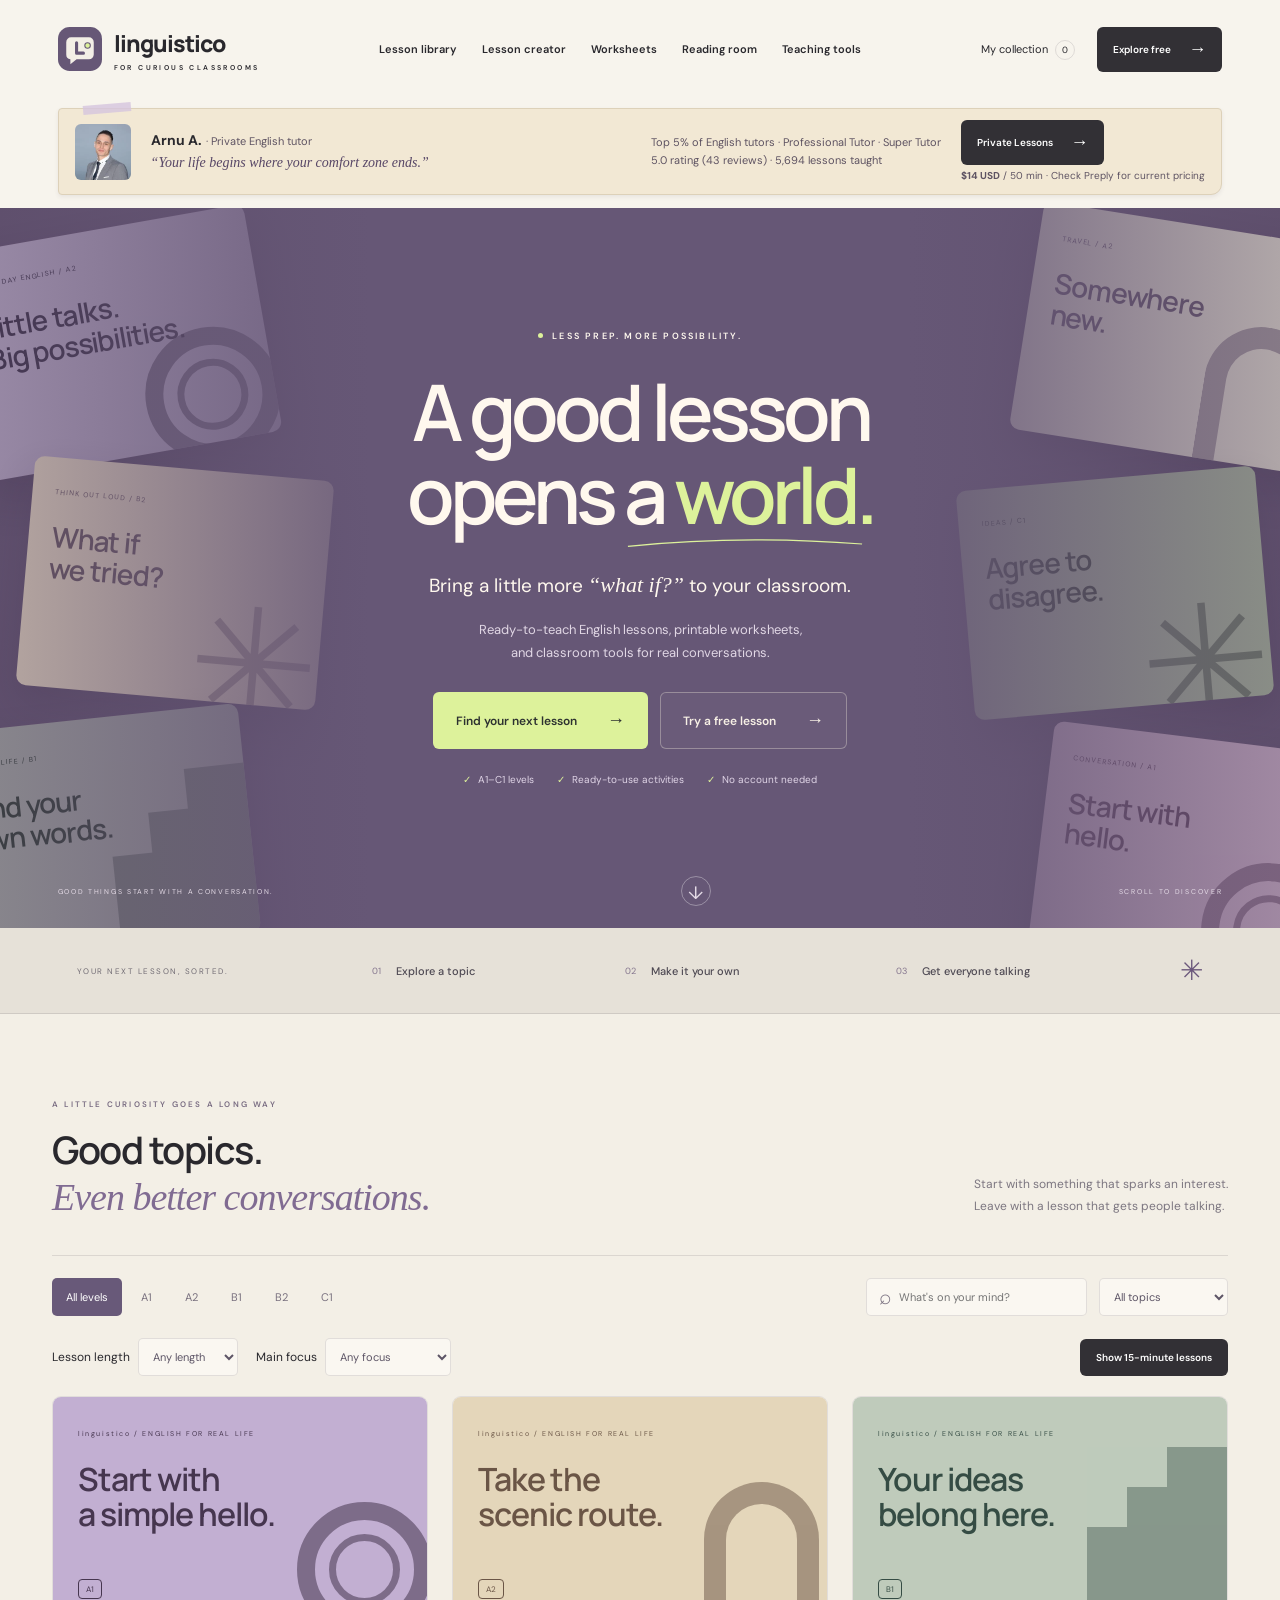
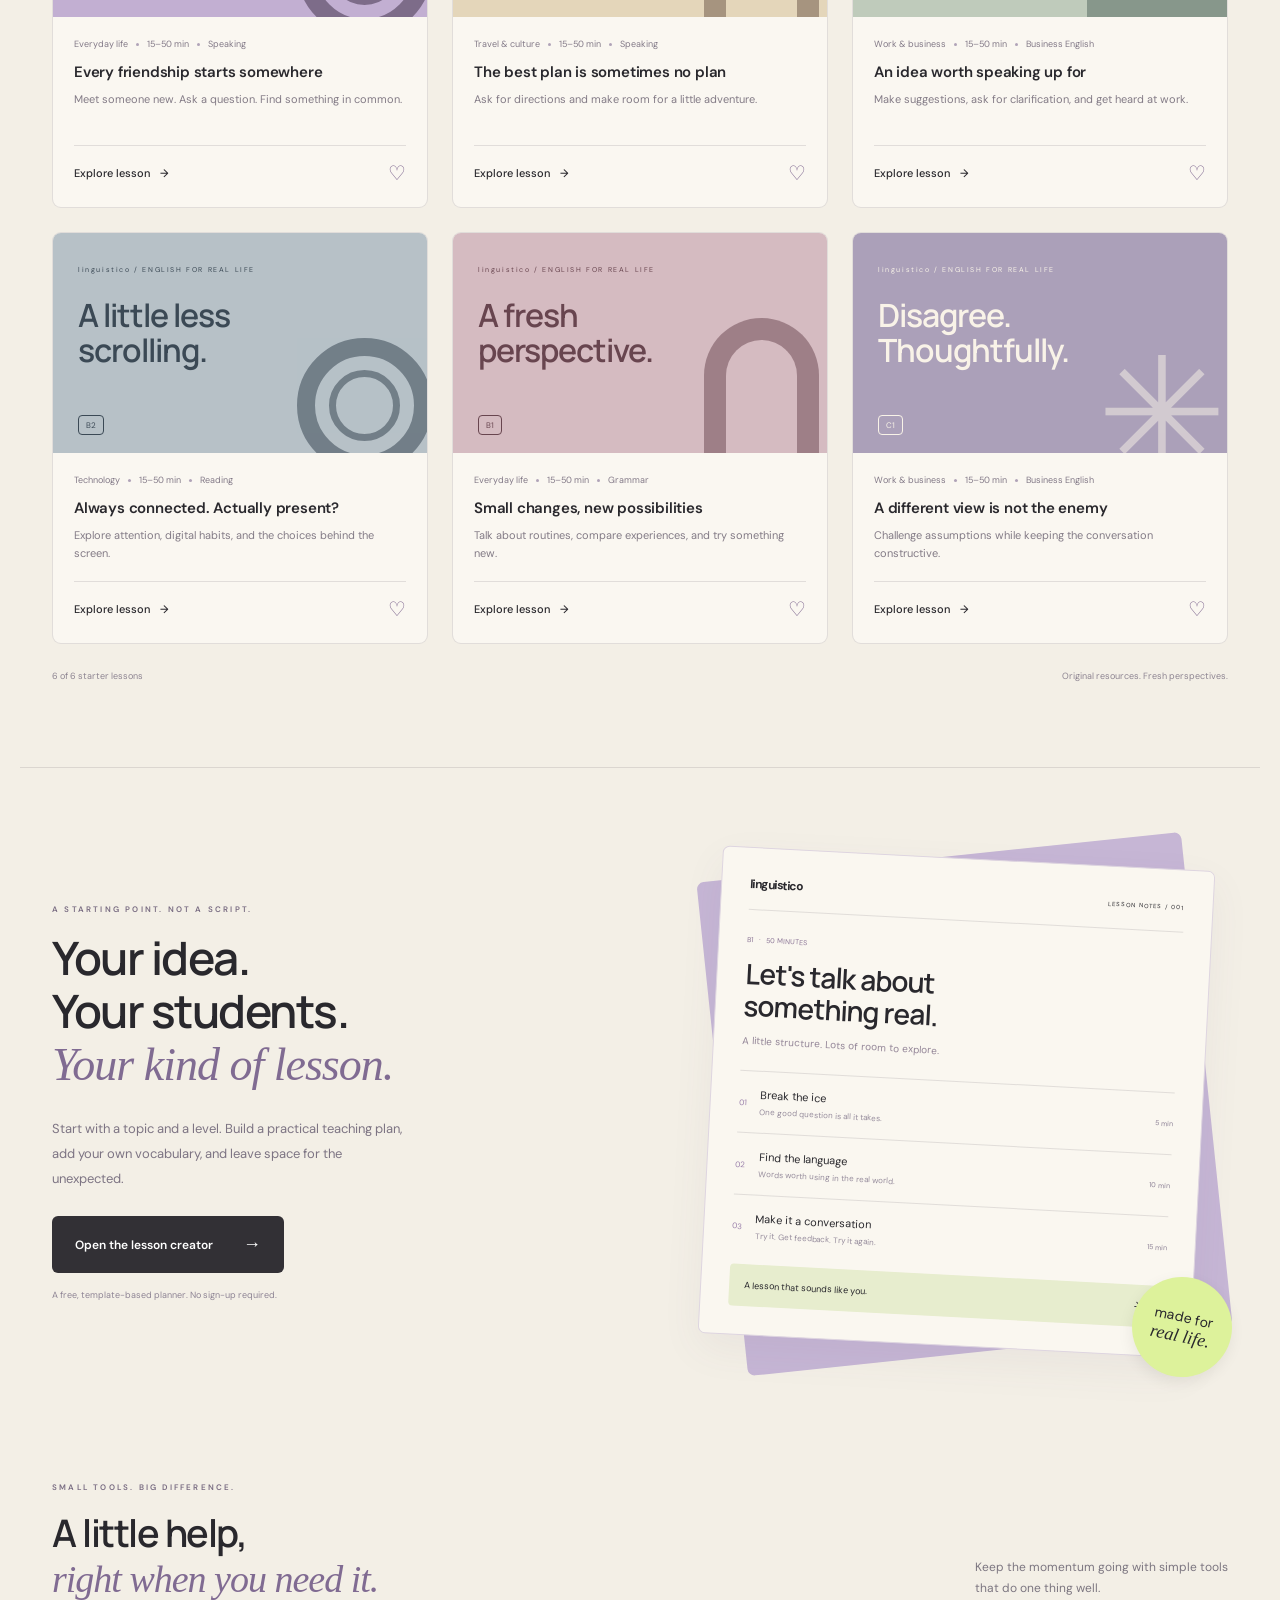
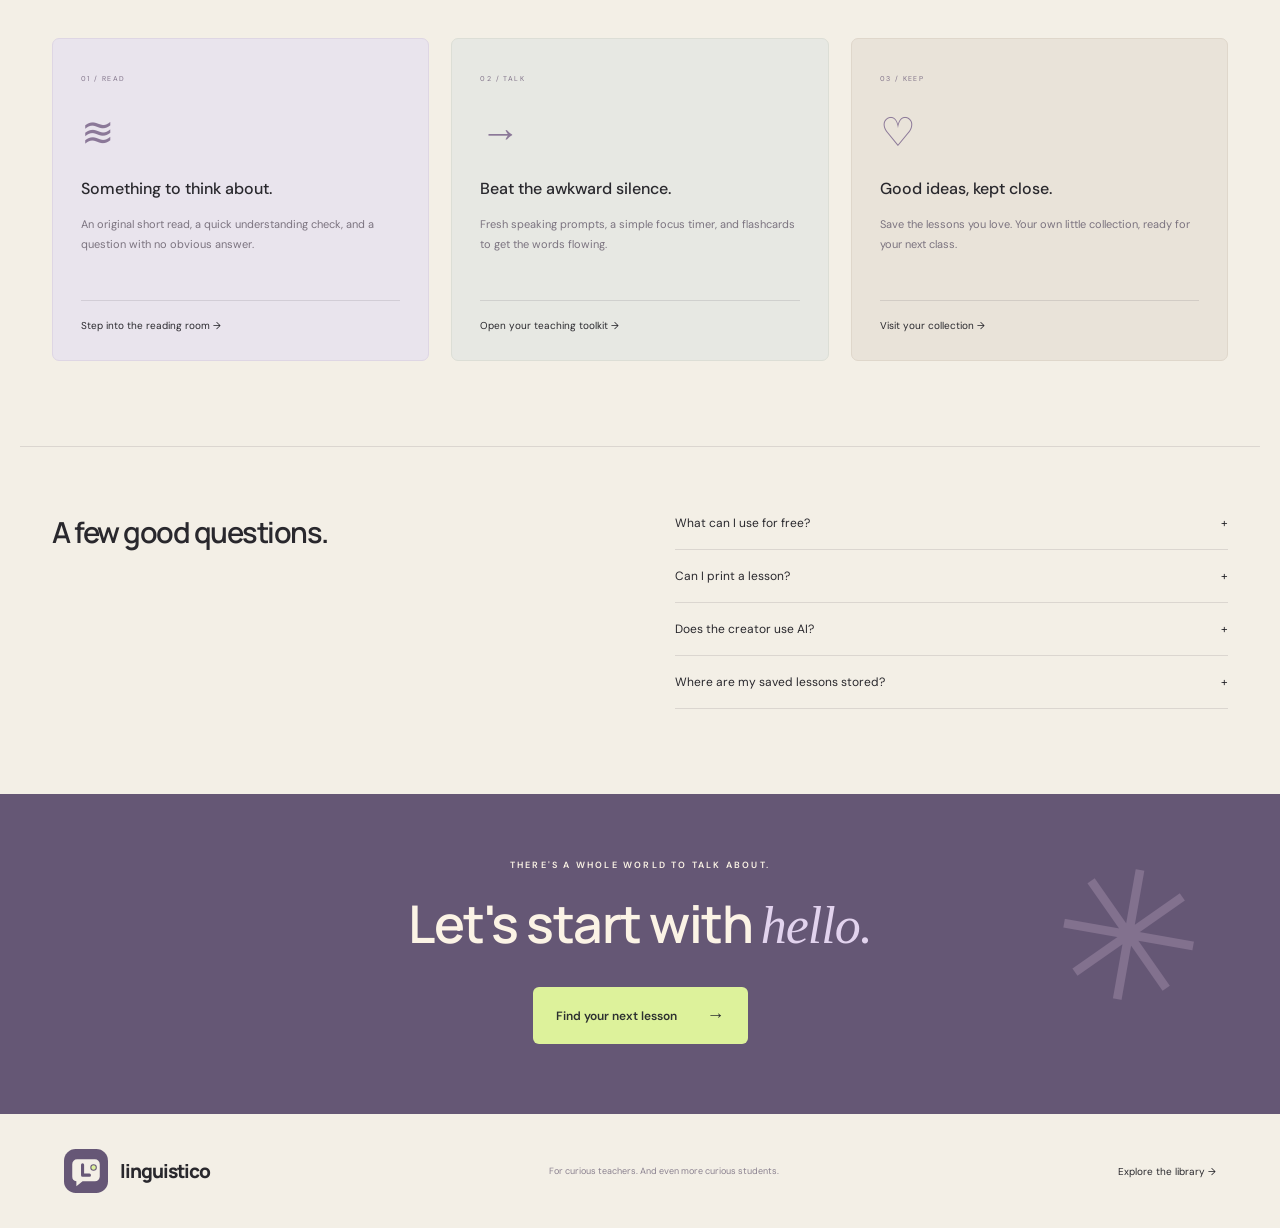
==== commit b7fd3761: "Add Arnu’s private English lessons to the homepage" ====
--- a/index.html
+++ b/index.html
@@ -1,7 +1,27 @@
 <!doctype html>
 <html lang="en"><head><meta charset="utf-8"><meta name="viewport" content="width=device-width,initial-scale=1"><meta name="theme-color" content="#645675"><meta name="description" content="linguistico: thoughtful English lessons, a lesson planning toolkit, and more room for real conversation. Explore resources from A1 to C1."><meta property="og:title" content="linguistico — A good lesson opens a world."><meta property="og:description" content="Discover English lesson ideas and practical tools for curious classrooms."><meta property="og:type" content="website"><title>linguistico — English for a world of possibilities</title><link rel="icon" href="icon.svg" type="image/svg+xml"><link rel="preconnect" href="https://fonts.googleapis.com"><link rel="preconnect" href="https://fonts.gstatic.com" crossorigin><link rel="stylesheet" href="https://fonts.googleapis.com/css2?family=DM+Sans:wght@400;500;600;700&amp;family=Manrope:wght@400;500;600;700;800&amp;display=swap"><link rel="stylesheet" href="styles.css"></head><body>
 <a class="skip" href="#main">Skip to content</a><header><a href="#" class="brand" aria-label="linguistico home"><img class="logo" src="icon.svg" alt="" width="44" height="44"><span>linguistico<small>FOR CURIOUS CLASSROOMS</small></span></a><nav id="navigation" aria-label="Main navigation"><a href="#library">Lesson library</a><button data-open="planner">Lesson creator</button><button id="worksheet">Worksheets</button><button data-open="reading">Reading room</button><button data-open="tools">Teaching tools</button></nav><div class="nav-actions"><button class="text-button" data-open="saved">My collection <span id="saved-count">0</span></button><a class="button compact dark" href="#library">Explore free <span>→</span></a><button class="menu" id="menu" aria-expanded="false" aria-controls="navigation" aria-label="Open navigation">☰</button></div></header>
-<main id="main"><section class="hero"><div class="hero-art" aria-hidden="true"><div class="poster p1"><small>EVERYDAY ENGLISH / A2</small><b>Little talks.<br>Big possibilities.</b><div class="rings"></div></div><div class="poster p2"><small>THINK OUT LOUD / B2</small><b>What if<br>we tried?</b><div class="asterisk">✳</div></div><div class="poster p3"><small>WORK & LIFE / B1</small><b>Find your<br>own words.</b><div class="stairs"></div></div><div class="poster p4"><small>TRAVEL / A2</small><b>Somewhere<br>new.</b><div class="arch"></div></div><div class="poster p5"><small>IDEAS / C1</small><b>Agree to<br>disagree.</b><div class="asterisk">✳</div></div><div class="poster p6"><small>CONVERSATION / A1</small><b>Start with<br>hello.</b><div class="rings"></div></div></div><div class="hero-overlay"></div><div class="hero-content"><div class="eyebrow"><i></i> LESS PREP. MORE POSSIBILITY.</div><h1>A good lesson<br>opens a <span>world.</span><svg viewBox="0 0 410 24" aria-hidden="true"><path d="M5 16Q195 -4 405 12"/></svg></h1><p class="hero-sub">Bring a little more <em>“what if?”</em> to your classroom.</p><p class="hero-description">Ready-to-teach English lessons, printable worksheets,<br>and classroom tools for real conversations.</p><div class="hero-buttons"><a href="#library" class="button lime">Find your next lesson <span>→</span></a><a class="button ghost" href="lessons/work.html" data-lesson="work">Try a free lesson <span>→</span></a></div><div class="hero-proof"><span>A1–C1 levels</span><span>Ready-to-use activities</span><span>No account needed</span></div></div><div class="hero-bottom"><span>GOOD THINGS START WITH A CONVERSATION.</span><a href="#library" aria-label="Scroll to lesson library">↓</a><span>SCROLL TO DISCOVER</span></div></section>
+<main id="main">
+<aside class="tutor-strip" aria-label="Private English lessons with Arnu A.">
+  <div class="tutor-note">
+    <a class="tutor-photo" href="https://preply.com/en/tutor/3821624" aria-label="Arnu A. on Preply">
+      <img src="assets/arnu.webp" width="56" height="56" alt="Arnu A.">
+    </a>
+    <div class="tutor-intro">
+      <p><strong>Arnu A.</strong> <span>· Private English tutor</span></p>
+      <p class="tutor-quote">“Your life begins where your comfort zone ends.”</p>
+    </div>
+    <div class="tutor-credentials">
+      <p>Top 5% of English tutors · Professional Tutor · Super Tutor</p>
+      <p>5.0 rating (43 reviews) · 5,694 lessons taught</p>
+    </div>
+    <div class="tutor-booking">
+      <a class="button compact dark" href="https://preply.com/en/tutor/3821624">Private Lessons <span aria-hidden="true">→</span></a>
+      <span class="tutor-price"><strong>$14 USD</strong> / 50 min · Check Preply for current pricing</span>
+    </div>
+  </div>
+</aside>
+<section class="hero"><div class="hero-art" aria-hidden="true"><div class="poster p1"><small>EVERYDAY ENGLISH / A2</small><b>Little talks.<br>Big possibilities.</b><div class="rings"></div></div><div class="poster p2"><small>THINK OUT LOUD / B2</small><b>What if<br>we tried?</b><div class="asterisk">✳</div></div><div class="poster p3"><small>WORK & LIFE / B1</small><b>Find your<br>own words.</b><div class="stairs"></div></div><div class="poster p4"><small>TRAVEL / A2</small><b>Somewhere<br>new.</b><div class="arch"></div></div><div class="poster p5"><small>IDEAS / C1</small><b>Agree to<br>disagree.</b><div class="asterisk">✳</div></div><div class="poster p6"><small>CONVERSATION / A1</small><b>Start with<br>hello.</b><div class="rings"></div></div></div><div class="hero-overlay"></div><div class="hero-content"><div class="eyebrow"><i></i> LESS PREP. MORE POSSIBILITY.</div><h1>A good lesson<br>opens a <span>world.</span><svg viewBox="0 0 410 24" aria-hidden="true"><path d="M5 16Q195 -4 405 12"/></svg></h1><p class="hero-sub">Bring a little more <em>“what if?”</em> to your classroom.</p><p class="hero-description">Ready-to-teach English lessons, printable worksheets,<br>and classroom tools for real conversations.</p><div class="hero-buttons"><a href="#library" class="button lime">Find your next lesson <span>→</span></a><a class="button ghost" href="lessons/work.html" data-lesson="work">Try a free lesson <span>→</span></a></div><div class="hero-proof"><span>A1–C1 levels</span><span>Ready-to-use activities</span><span>No account needed</span></div></div><div class="hero-bottom"><span>GOOD THINGS START WITH A CONVERSATION.</span><a href="#library" aria-label="Scroll to lesson library">↓</a><span>SCROLL TO DISCOVER</span></div></section>
 <div class="ribbon"><span>YOUR NEXT LESSON, SORTED.</span><a href="#library">01 <b>Explore a topic</b></a><button data-open="planner">02 <b>Make it your own</b></button><button data-open="tools">03 <b>Get everyone talking</b></button><span class="ribbon-star">✳</span></div>
 <section id="library" class="section library"><div class="section-heading"><div><span class="eyebrow ink">A LITTLE CURIOSITY GOES A LONG WAY</span><h2>Good topics.<br><em>Even better conversations.</em></h2></div><p>Start with something that sparks an interest.<br>Leave with a lesson that gets people talking.</p></div><div class="filterbar"><div id="filters" class="tabs" aria-label="Filter lessons by level"><button class="active" data-level="All" aria-pressed="true">All levels</button><button data-level="A1" aria-pressed="false">A1</button><button data-level="A2" aria-pressed="false">A2</button><button data-level="B1" aria-pressed="false">B1</button><button data-level="B2" aria-pressed="false">B2</button><button data-level="C1" aria-pressed="false">C1</button></div><label class="search"><span aria-hidden="true">⌕</span><input type="search" id="search" aria-label="Search lessons" placeholder="What's on your mind?"></label><select id="topic" aria-label="Filter by topic"><option value="All">All topics</option><option>Everyday life</option><option>Work & business</option><option>Travel & culture</option><option>Technology</option></select></div><div class="filter-extra"><label>Lesson length <select id="duration"><option value="All">Any length</option><option value="15">15 minutes</option><option value="30">30 minutes</option><option value="50">50 minutes</option></select></label><label>Main focus <select id="skill"><option value="All">Any focus</option><option>Speaking</option><option>Reading</option><option>Grammar</option><option>Business English</option></select></label><button class="button compact dark" id="quick-lesson">Show 15-minute lessons</button></div><div class="cards" id="cards"></div><div class="library-foot"><span id="results" role="status"></span><span>Original resources. Fresh perspectives.</span></div></section>
 <section class="creator section"><div class="creator-copy"><span class="eyebrow ink">A STARTING POINT. NOT A SCRIPT.</span><h2>Your idea.<br>Your students.<br><em>Your kind of lesson.</em></h2><p>Start with a topic and a level. Build a practical teaching plan, add your own vocabulary, and leave space for the unexpected.</p><button class="button dark" data-open="planner">Open the lesson creator <span>→</span></button><small>A free, template-based planner. No sign-up required.</small></div><div class="paper-scene"><div class="paper-back"></div><div class="paper"><div class="paper-top"><span>linguistico</span><span>LESSON NOTES / 001</span></div><div class="paper-tag">B1 &nbsp; · &nbsp; 50 MINUTES</div><h3>Let's talk about<br>something real.</h3><p>A little structure. Lots of room to explore.</p><div class="paper-row"><span>01</span><div>Break the ice<small>One good question is all it takes.</small></div><b>5 min</b></div><div class="paper-row"><span>02</span><div>Find the language<small>Words worth using in the real world.</small></div><b>10 min</b></div><div class="paper-row"><span>03</span><div>Make it a conversation<small>Try it. Get feedback. Try it again.</small></div><b>15 min</b></div><div class="paper-note">A lesson that sounds like you. <span>✳</span></div></div><span class="sticker">made for<br><em>real life.</em></span></div></section>
--- a/styles.css
+++ b/styles.css
@@ -15,3 +15,46 @@
 @media(max-width:600px){.filter-extra .button{margin-left:0} .filter-extra label{flex:1 1 140px}}
 @media print{body>main.lesson-page{display:block!important}.lesson-page .actions{display:none!important}}
 .card-foot a{font-size:11px;font-weight:500}
+
+.tutor-strip {
+  padding: 10px 4.5% 13px;
+  background: #f7f4ed;
+}
+.tutor-note {
+  position: relative;
+  display: flex;
+  flex-wrap: wrap;
+  align-items: center;
+  gap: 10px 20px;
+  max-width: 1240px;
+  margin: 0 auto;
+  padding: 11px 16px;
+  border: 1px solid #ddd1b9;
+  border-radius: 4px 4px 11px 4px;
+  background: #f2e8d4;
+  box-shadow: 0 2px 4px #44344f14;
+}
+.tutor-note::before {
+  position: absolute;
+  top: -5px;
+  left: 24px;
+  width: 48px;
+  height: 9px;
+  background: #d6c5dfc9;
+  transform: rotate(-5deg);
+  content: '';
+  pointer-events: none;
+}
+.tutor-photo { flex: none; }
+.tutor-photo img { display: block; border-radius: 6px; object-fit: cover; }
+.tutor-note p { margin: 0; line-height: 1.55; }
+.tutor-intro { flex: 1 1 240px; }
+.tutor-intro span, .tutor-credentials { font-size: 11px; color: #5e5362; }
+.tutor-quote { font: italic 14px Georgia, serif; color: #574666; }
+.tutor-booking { display: grid; justify-items: start; gap: 4px; }
+.tutor-price { font-size: 10px; line-height: 1.4; color: #5e5362; }
+@media (max-width: 600px) {
+  .tutor-note { column-gap: 12px; }
+  .tutor-intro { flex-basis: 60%; }
+  .tutor-credentials { flex-basis: 100%; }
+}
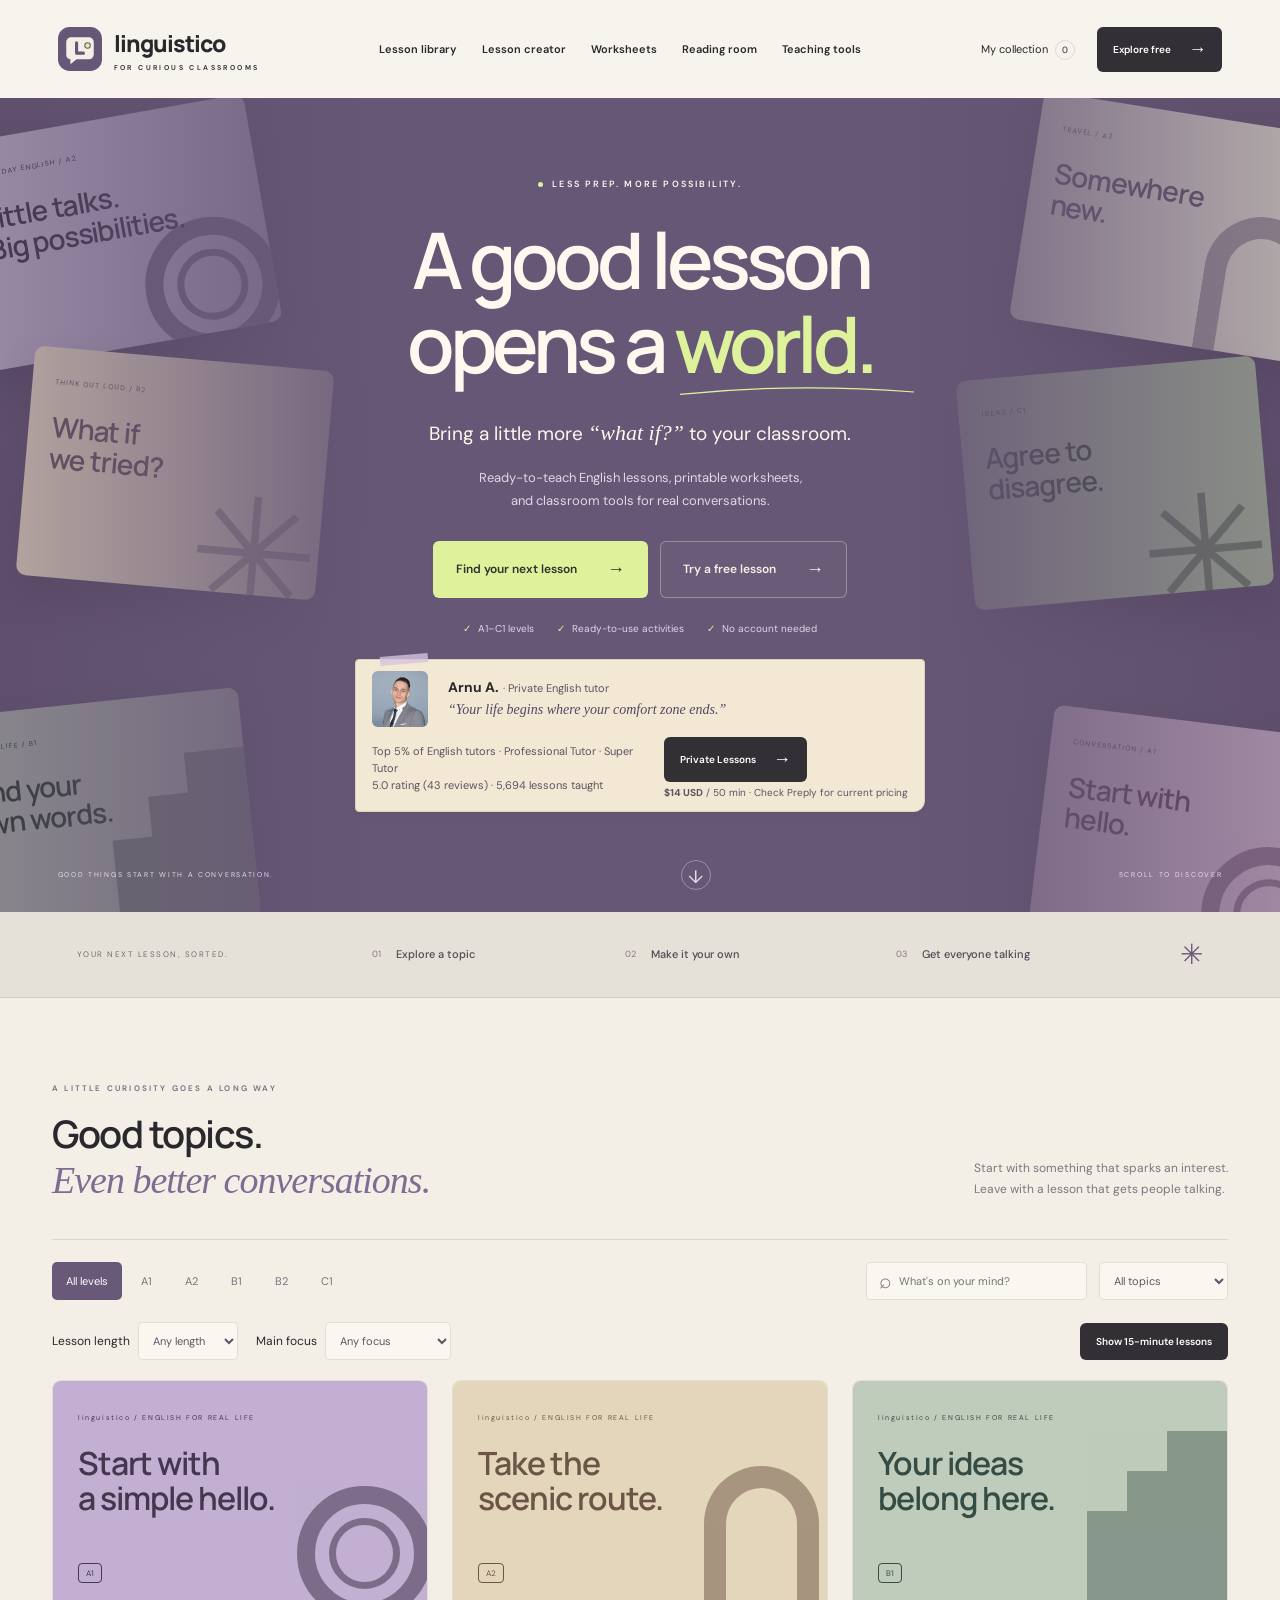
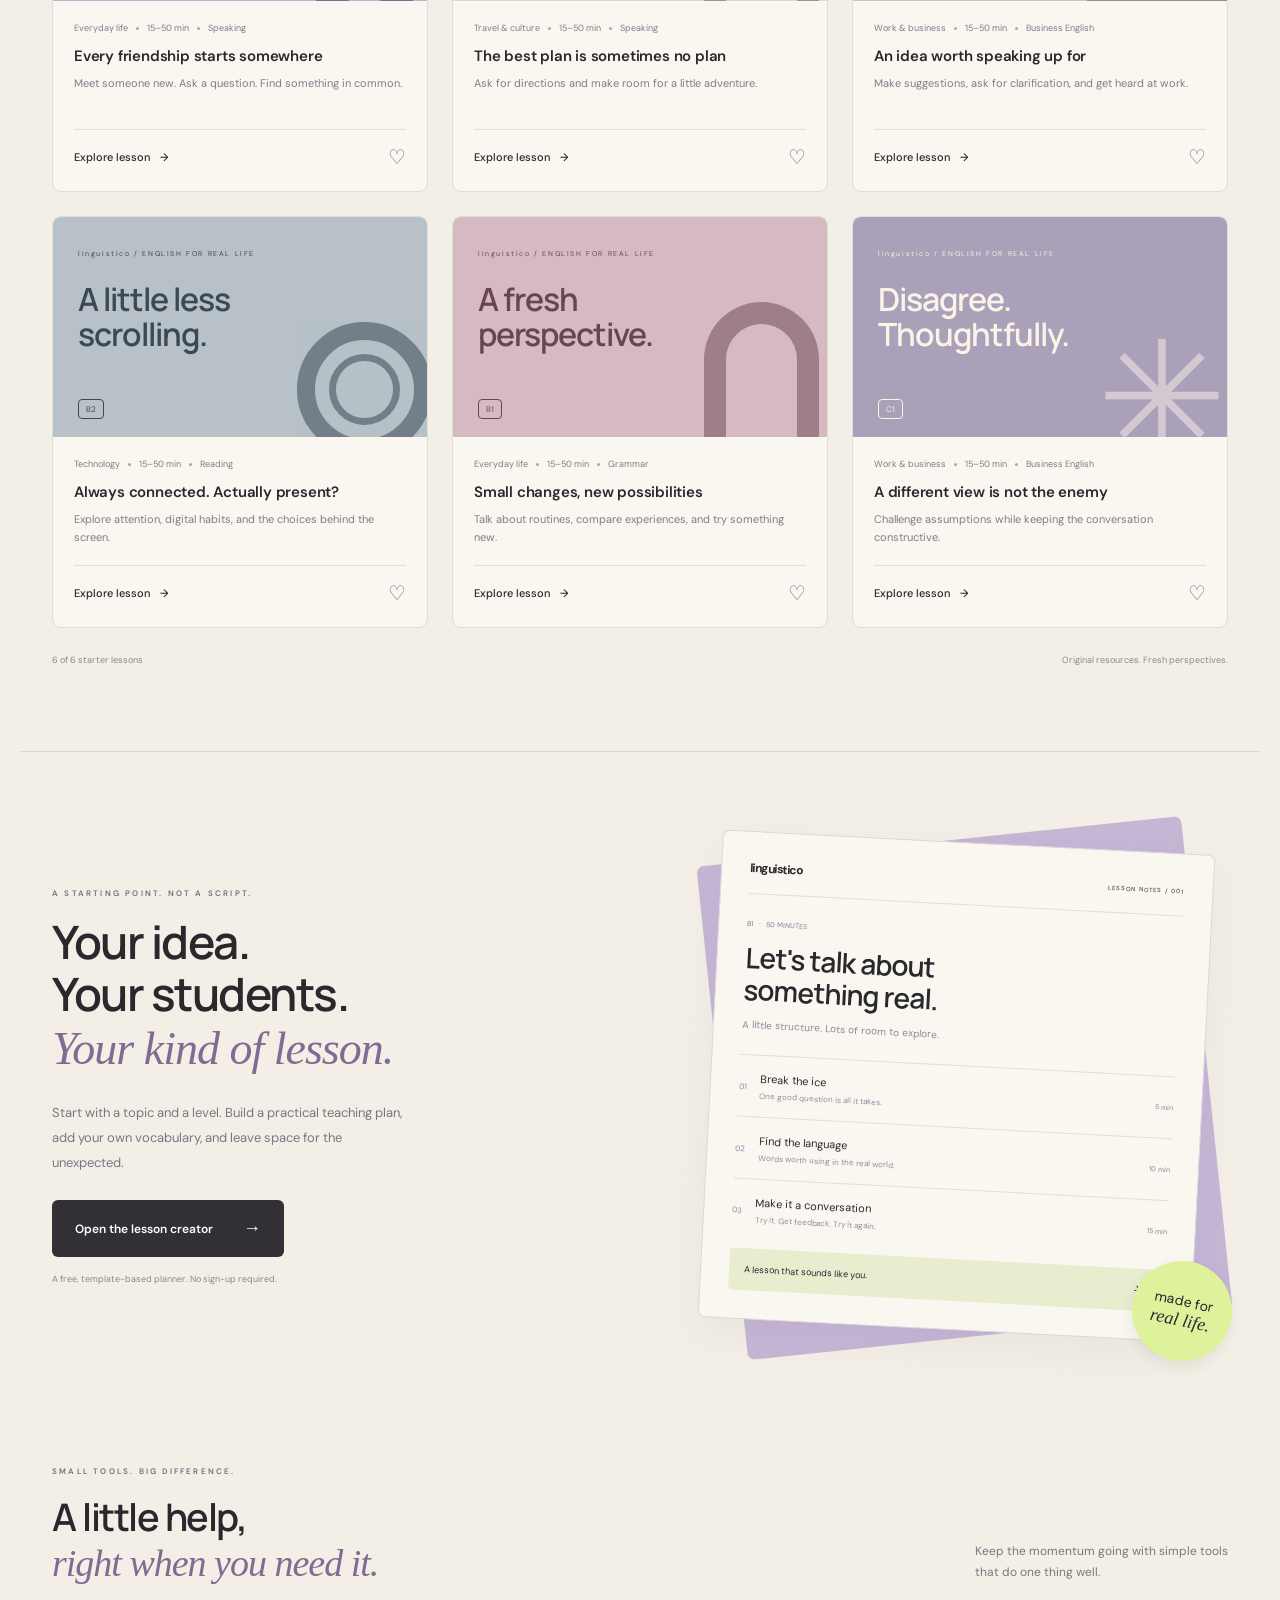
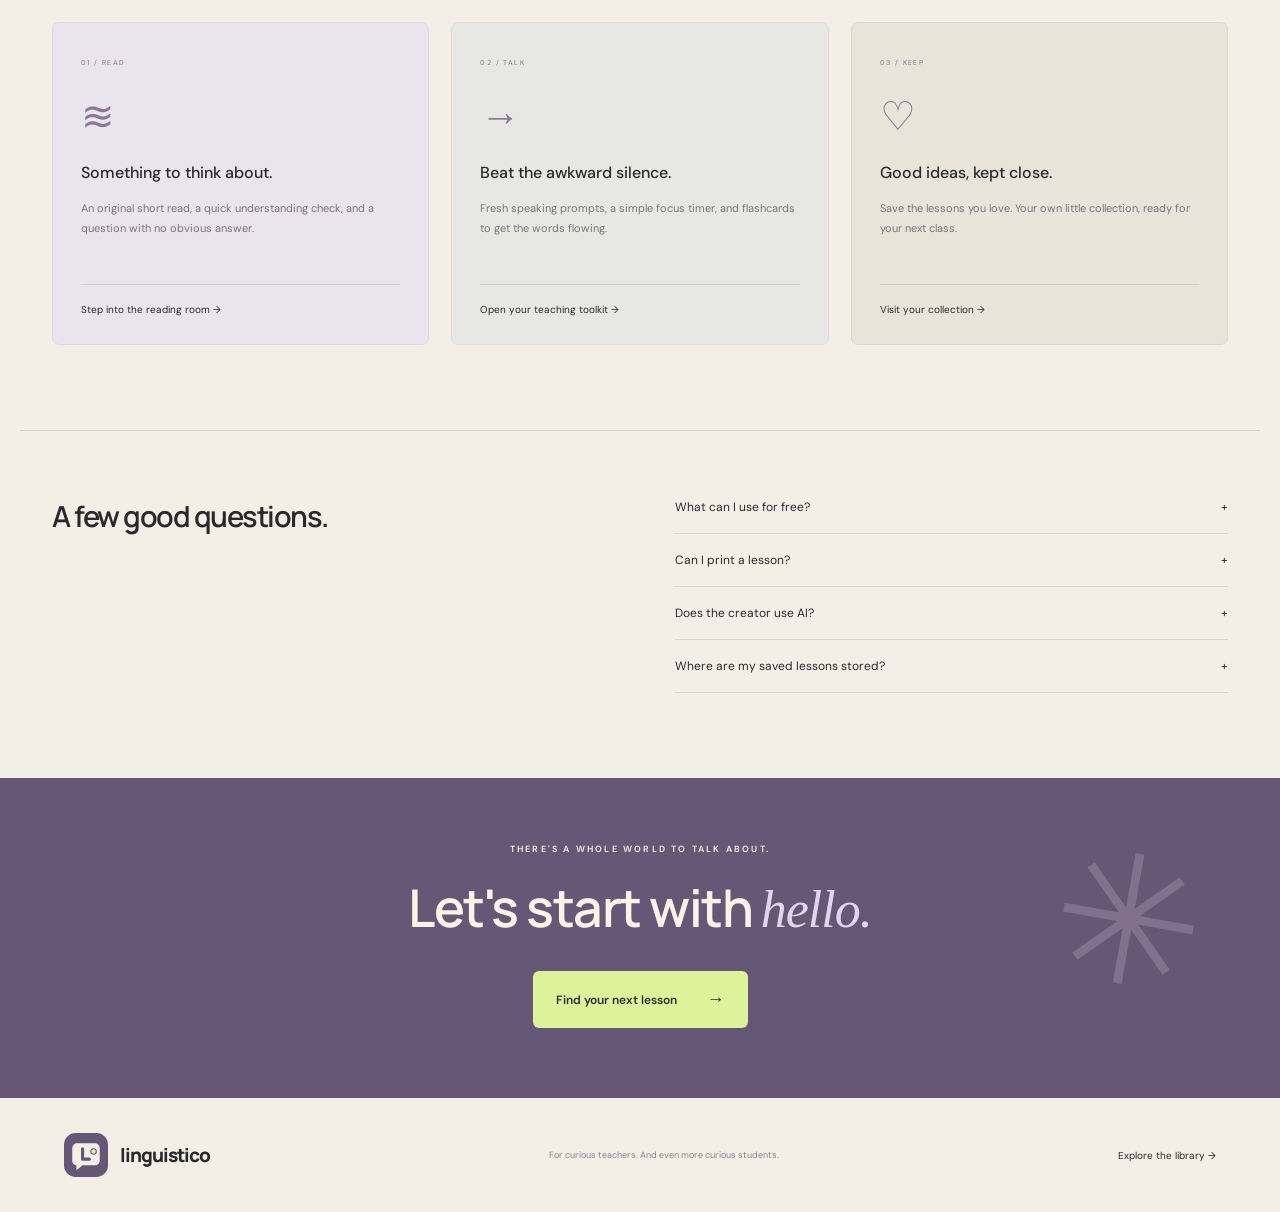
==== commit 86e62e77: "Move private lessons note into the homepage hero" ====
--- a/index.html
+++ b/index.html
@@ -2,6 +2,8 @@
 <html lang="en"><head><meta charset="utf-8"><meta name="viewport" content="width=device-width,initial-scale=1"><meta name="theme-color" content="#645675"><meta name="description" content="linguistico: thoughtful English lessons, a lesson planning toolkit, and more room for real conversation. Explore resources from A1 to C1."><meta property="og:title" content="linguistico — A good lesson opens a world."><meta property="og:description" content="Discover English lesson ideas and practical tools for curious classrooms."><meta property="og:type" content="website"><title>linguistico — English for a world of possibilities</title><link rel="icon" href="icon.svg" type="image/svg+xml"><link rel="preconnect" href="https://fonts.googleapis.com"><link rel="preconnect" href="https://fonts.gstatic.com" crossorigin><link rel="stylesheet" href="https://fonts.googleapis.com/css2?family=DM+Sans:wght@400;500;600;700&amp;family=Manrope:wght@400;500;600;700;800&amp;display=swap"><link rel="stylesheet" href="styles.css"></head><body>
 <a class="skip" href="#main">Skip to content</a><header><a href="#" class="brand" aria-label="linguistico home"><img class="logo" src="icon.svg" alt="" width="44" height="44"><span>linguistico<small>FOR CURIOUS CLASSROOMS</small></span></a><nav id="navigation" aria-label="Main navigation"><a href="#library">Lesson library</a><button data-open="planner">Lesson creator</button><button id="worksheet">Worksheets</button><button data-open="reading">Reading room</button><button data-open="tools">Teaching tools</button></nav><div class="nav-actions"><button class="text-button" data-open="saved">My collection <span id="saved-count">0</span></button><a class="button compact dark" href="#library">Explore free <span>→</span></a><button class="menu" id="menu" aria-expanded="false" aria-controls="navigation" aria-label="Open navigation">☰</button></div></header>
 <main id="main">
+
+<section class="hero"><div class="hero-art" aria-hidden="true"><div class="poster p1"><small>EVERYDAY ENGLISH / A2</small><b>Little talks.<br>Big possibilities.</b><div class="rings"></div></div><div class="poster p2"><small>THINK OUT LOUD / B2</small><b>What if<br>we tried?</b><div class="asterisk">✳</div></div><div class="poster p3"><small>WORK & LIFE / B1</small><b>Find your<br>own words.</b><div class="stairs"></div></div><div class="poster p4"><small>TRAVEL / A2</small><b>Somewhere<br>new.</b><div class="arch"></div></div><div class="poster p5"><small>IDEAS / C1</small><b>Agree to<br>disagree.</b><div class="asterisk">✳</div></div><div class="poster p6"><small>CONVERSATION / A1</small><b>Start with<br>hello.</b><div class="rings"></div></div></div><div class="hero-overlay"></div><div class="hero-content"><div class="eyebrow"><i></i> LESS PREP. MORE POSSIBILITY.</div><h1>A good lesson<br>opens a <span>world.</span><svg viewBox="0 0 410 24" aria-hidden="true"><path d="M5 16Q195 -4 405 12"/></svg></h1><p class="hero-sub">Bring a little more <em>“what if?”</em> to your classroom.</p><p class="hero-description">Ready-to-teach English lessons, printable worksheets,<br>and classroom tools for real conversations.</p><div class="hero-buttons"><a href="#library" class="button lime">Find your next lesson <span>→</span></a><a class="button ghost" href="lessons/work.html" data-lesson="work">Try a free lesson <span>→</span></a></div><div class="hero-proof"><span>A1–C1 levels</span><span>Ready-to-use activities</span><span>No account needed</span></div>
 <aside class="tutor-strip" aria-label="Private English lessons with Arnu A.">
   <div class="tutor-note">
     <a class="tutor-photo" href="https://preply.com/en/tutor/3821624" aria-label="Arnu A. on Preply">
@@ -21,7 +23,7 @@
     </div>
   </div>
 </aside>
-<section class="hero"><div class="hero-art" aria-hidden="true"><div class="poster p1"><small>EVERYDAY ENGLISH / A2</small><b>Little talks.<br>Big possibilities.</b><div class="rings"></div></div><div class="poster p2"><small>THINK OUT LOUD / B2</small><b>What if<br>we tried?</b><div class="asterisk">✳</div></div><div class="poster p3"><small>WORK & LIFE / B1</small><b>Find your<br>own words.</b><div class="stairs"></div></div><div class="poster p4"><small>TRAVEL / A2</small><b>Somewhere<br>new.</b><div class="arch"></div></div><div class="poster p5"><small>IDEAS / C1</small><b>Agree to<br>disagree.</b><div class="asterisk">✳</div></div><div class="poster p6"><small>CONVERSATION / A1</small><b>Start with<br>hello.</b><div class="rings"></div></div></div><div class="hero-overlay"></div><div class="hero-content"><div class="eyebrow"><i></i> LESS PREP. MORE POSSIBILITY.</div><h1>A good lesson<br>opens a <span>world.</span><svg viewBox="0 0 410 24" aria-hidden="true"><path d="M5 16Q195 -4 405 12"/></svg></h1><p class="hero-sub">Bring a little more <em>“what if?”</em> to your classroom.</p><p class="hero-description">Ready-to-teach English lessons, printable worksheets,<br>and classroom tools for real conversations.</p><div class="hero-buttons"><a href="#library" class="button lime">Find your next lesson <span>→</span></a><a class="button ghost" href="lessons/work.html" data-lesson="work">Try a free lesson <span>→</span></a></div><div class="hero-proof"><span>A1–C1 levels</span><span>Ready-to-use activities</span><span>No account needed</span></div></div><div class="hero-bottom"><span>GOOD THINGS START WITH A CONVERSATION.</span><a href="#library" aria-label="Scroll to lesson library">↓</a><span>SCROLL TO DISCOVER</span></div></section>
+</div><div class="hero-bottom"><span>GOOD THINGS START WITH A CONVERSATION.</span><a href="#library" aria-label="Scroll to lesson library">↓</a><span>SCROLL TO DISCOVER</span></div></section>
 <div class="ribbon"><span>YOUR NEXT LESSON, SORTED.</span><a href="#library">01 <b>Explore a topic</b></a><button data-open="planner">02 <b>Make it your own</b></button><button data-open="tools">03 <b>Get everyone talking</b></button><span class="ribbon-star">✳</span></div>
 <section id="library" class="section library"><div class="section-heading"><div><span class="eyebrow ink">A LITTLE CURIOSITY GOES A LONG WAY</span><h2>Good topics.<br><em>Even better conversations.</em></h2></div><p>Start with something that sparks an interest.<br>Leave with a lesson that gets people talking.</p></div><div class="filterbar"><div id="filters" class="tabs" aria-label="Filter lessons by level"><button class="active" data-level="All" aria-pressed="true">All levels</button><button data-level="A1" aria-pressed="false">A1</button><button data-level="A2" aria-pressed="false">A2</button><button data-level="B1" aria-pressed="false">B1</button><button data-level="B2" aria-pressed="false">B2</button><button data-level="C1" aria-pressed="false">C1</button></div><label class="search"><span aria-hidden="true">⌕</span><input type="search" id="search" aria-label="Search lessons" placeholder="What's on your mind?"></label><select id="topic" aria-label="Filter by topic"><option value="All">All topics</option><option>Everyday life</option><option>Work & business</option><option>Travel & culture</option><option>Technology</option></select></div><div class="filter-extra"><label>Lesson length <select id="duration"><option value="All">Any length</option><option value="15">15 minutes</option><option value="30">30 minutes</option><option value="50">50 minutes</option></select></label><label>Main focus <select id="skill"><option value="All">Any focus</option><option>Speaking</option><option>Reading</option><option>Grammar</option><option>Business English</option></select></label><button class="button compact dark" id="quick-lesson">Show 15-minute lessons</button></div><div class="cards" id="cards"></div><div class="library-foot"><span id="results" role="status"></span><span>Original resources. Fresh perspectives.</span></div></section>
 <section class="creator section"><div class="creator-copy"><span class="eyebrow ink">A STARTING POINT. NOT A SCRIPT.</span><h2>Your idea.<br>Your students.<br><em>Your kind of lesson.</em></h2><p>Start with a topic and a level. Build a practical teaching plan, add your own vocabulary, and leave space for the unexpected.</p><button class="button dark" data-open="planner">Open the lesson creator <span>→</span></button><small>A free, template-based planner. No sign-up required.</small></div><div class="paper-scene"><div class="paper-back"></div><div class="paper"><div class="paper-top"><span>linguistico</span><span>LESSON NOTES / 001</span></div><div class="paper-tag">B1 &nbsp; · &nbsp; 50 MINUTES</div><h3>Let's talk about<br>something real.</h3><p>A little structure. Lots of room to explore.</p><div class="paper-row"><span>01</span><div>Break the ice<small>One good question is all it takes.</small></div><b>5 min</b></div><div class="paper-row"><span>02</span><div>Find the language<small>Words worth using in the real world.</small></div><b>10 min</b></div><div class="paper-row"><span>03</span><div>Make it a conversation<small>Try it. Get feedback. Try it again.</small></div><b>15 min</b></div><div class="paper-note">A lesson that sounds like you. <span>✳</span></div></div><span class="sticker">made for<br><em>real life.</em></span></div></section>
--- a/styles.css
+++ b/styles.css
@@ -17,8 +17,10 @@
 .card-foot a{font-size:11px;font-weight:500}
 
 .tutor-strip {
-  padding: 10px 4.5% 13px;
-  background: #f7f4ed;
+  max-width: 570px;
+  margin: 24px auto 0;
+  color: var(--ink);
+  text-align: left;
 }
 .tutor-note {
   position: relative;
@@ -48,13 +50,14 @@
 .tutor-photo { flex: none; }
 .tutor-photo img { display: block; border-radius: 6px; object-fit: cover; }
 .tutor-note p { margin: 0; line-height: 1.55; }
-.tutor-intro { flex: 1 1 240px; }
+.tutor-intro { flex: 1 1 220px; }
+.tutor-credentials { flex: 1 1 245px; }
 .tutor-intro span, .tutor-credentials { font-size: 11px; color: #5e5362; }
 .tutor-quote { font: italic 14px Georgia, serif; color: #574666; }
 .tutor-booking { display: grid; justify-items: start; gap: 4px; }
 .tutor-price { font-size: 10px; line-height: 1.4; color: #5e5362; }
 @media (max-width: 600px) {
   .tutor-note { column-gap: 12px; }
-  .tutor-intro { flex-basis: 60%; }
+  .tutor-intro { flex-basis: 65%; }
   .tutor-credentials { flex-basis: 100%; }
 }
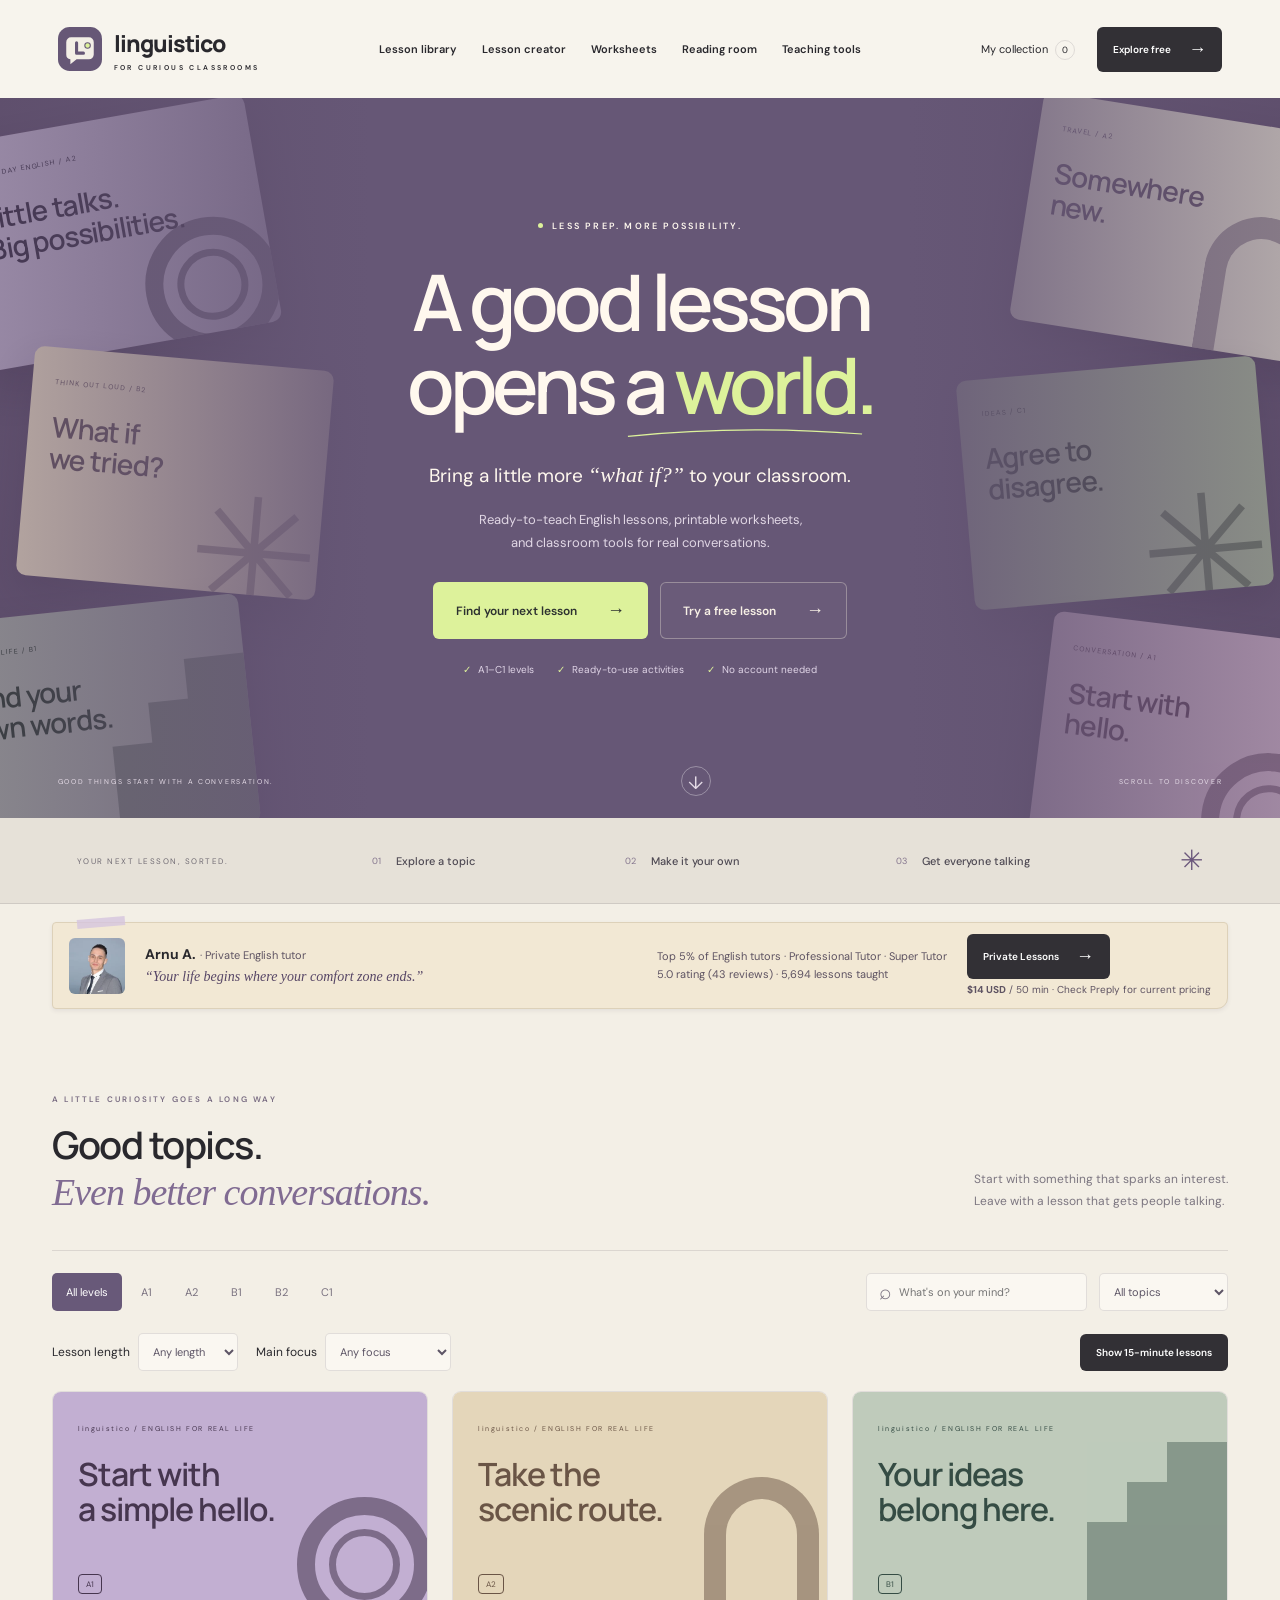
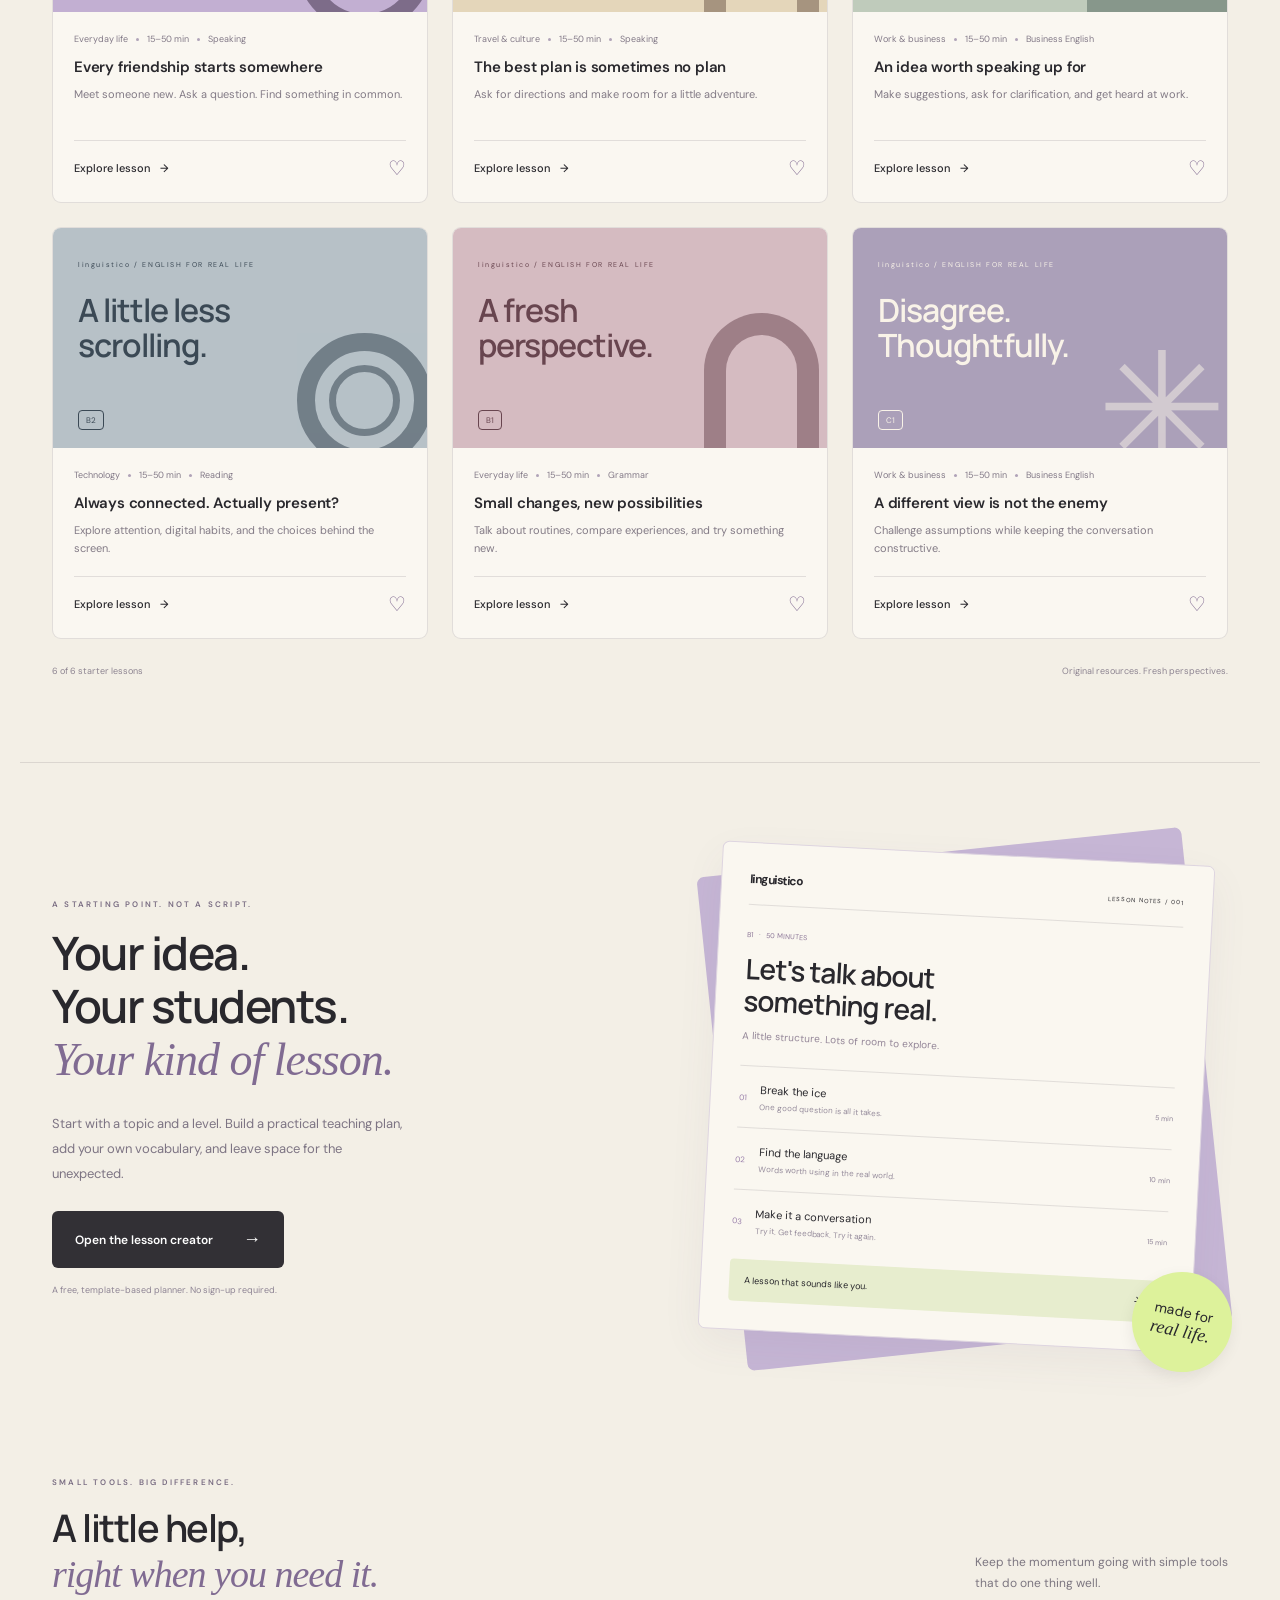
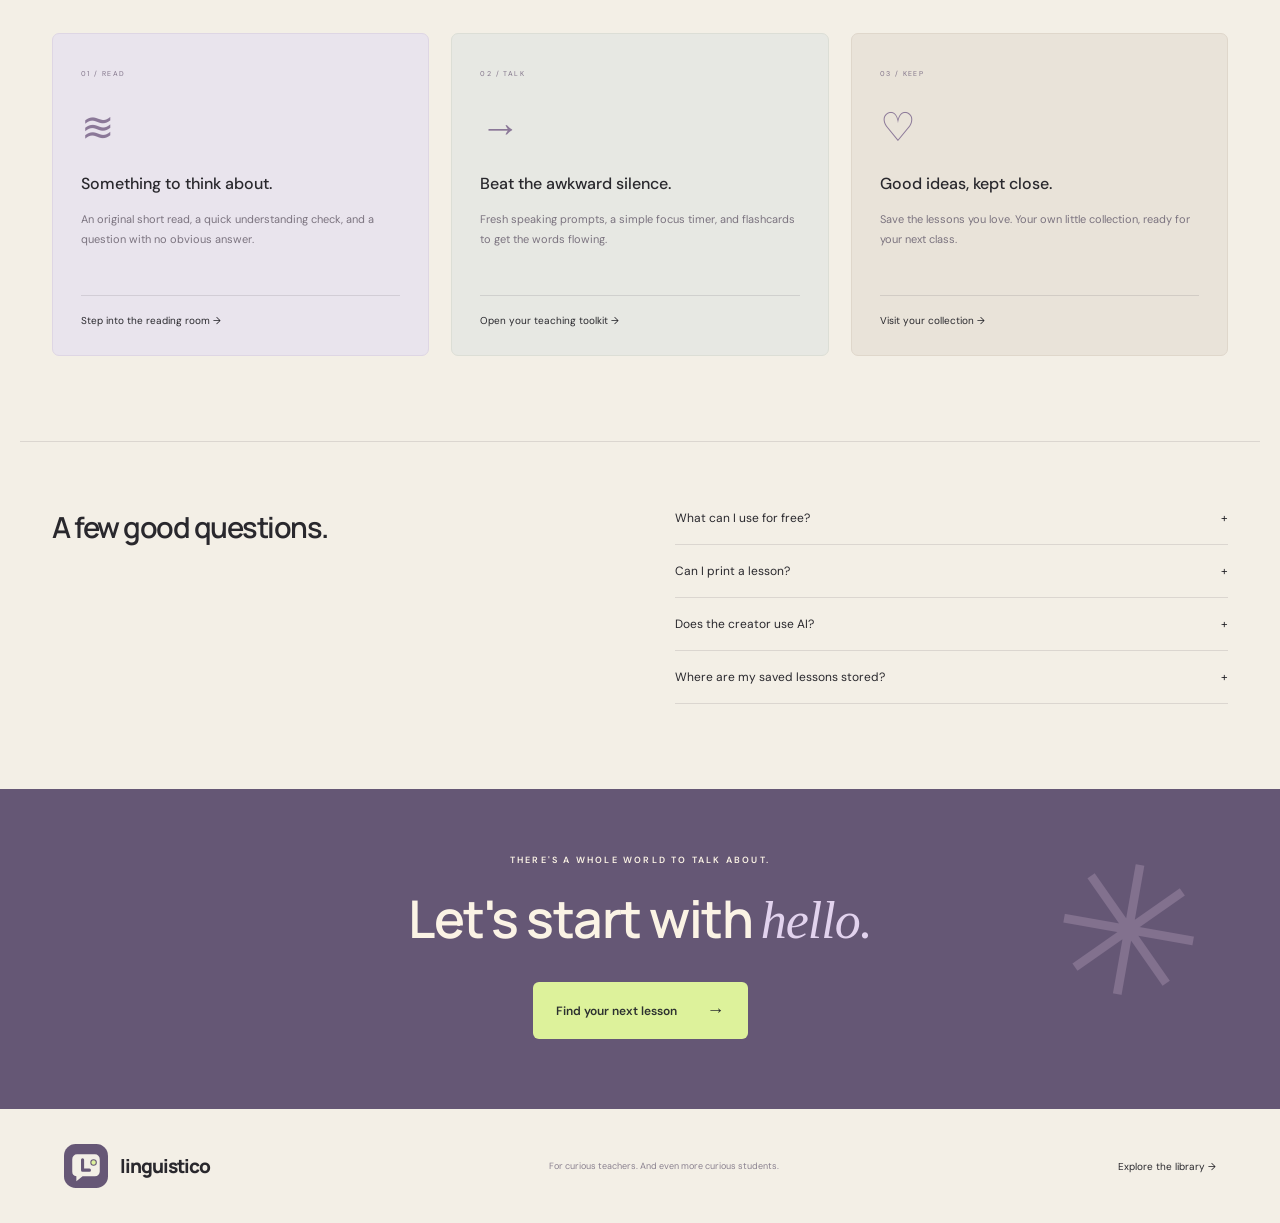
==== commit 30ebfdc4: "Restore hero layout and place tutor note above lesson library" ====
--- a/index.html
+++ b/index.html
@@ -3,7 +3,8 @@
 <a class="skip" href="#main">Skip to content</a><header><a href="#" class="brand" aria-label="linguistico home"><img class="logo" src="icon.svg" alt="" width="44" height="44"><span>linguistico<small>FOR CURIOUS CLASSROOMS</small></span></a><nav id="navigation" aria-label="Main navigation"><a href="#library">Lesson library</a><button data-open="planner">Lesson creator</button><button id="worksheet">Worksheets</button><button data-open="reading">Reading room</button><button data-open="tools">Teaching tools</button></nav><div class="nav-actions"><button class="text-button" data-open="saved">My collection <span id="saved-count">0</span></button><a class="button compact dark" href="#library">Explore free <span>→</span></a><button class="menu" id="menu" aria-expanded="false" aria-controls="navigation" aria-label="Open navigation">☰</button></div></header>
 <main id="main">
 
-<section class="hero"><div class="hero-art" aria-hidden="true"><div class="poster p1"><small>EVERYDAY ENGLISH / A2</small><b>Little talks.<br>Big possibilities.</b><div class="rings"></div></div><div class="poster p2"><small>THINK OUT LOUD / B2</small><b>What if<br>we tried?</b><div class="asterisk">✳</div></div><div class="poster p3"><small>WORK & LIFE / B1</small><b>Find your<br>own words.</b><div class="stairs"></div></div><div class="poster p4"><small>TRAVEL / A2</small><b>Somewhere<br>new.</b><div class="arch"></div></div><div class="poster p5"><small>IDEAS / C1</small><b>Agree to<br>disagree.</b><div class="asterisk">✳</div></div><div class="poster p6"><small>CONVERSATION / A1</small><b>Start with<br>hello.</b><div class="rings"></div></div></div><div class="hero-overlay"></div><div class="hero-content"><div class="eyebrow"><i></i> LESS PREP. MORE POSSIBILITY.</div><h1>A good lesson<br>opens a <span>world.</span><svg viewBox="0 0 410 24" aria-hidden="true"><path d="M5 16Q195 -4 405 12"/></svg></h1><p class="hero-sub">Bring a little more <em>“what if?”</em> to your classroom.</p><p class="hero-description">Ready-to-teach English lessons, printable worksheets,<br>and classroom tools for real conversations.</p><div class="hero-buttons"><a href="#library" class="button lime">Find your next lesson <span>→</span></a><a class="button ghost" href="lessons/work.html" data-lesson="work">Try a free lesson <span>→</span></a></div><div class="hero-proof"><span>A1–C1 levels</span><span>Ready-to-use activities</span><span>No account needed</span></div>
+<section class="hero"><div class="hero-art" aria-hidden="true"><div class="poster p1"><small>EVERYDAY ENGLISH / A2</small><b>Little talks.<br>Big possibilities.</b><div class="rings"></div></div><div class="poster p2"><small>THINK OUT LOUD / B2</small><b>What if<br>we tried?</b><div class="asterisk">✳</div></div><div class="poster p3"><small>WORK & LIFE / B1</small><b>Find your<br>own words.</b><div class="stairs"></div></div><div class="poster p4"><small>TRAVEL / A2</small><b>Somewhere<br>new.</b><div class="arch"></div></div><div class="poster p5"><small>IDEAS / C1</small><b>Agree to<br>disagree.</b><div class="asterisk">✳</div></div><div class="poster p6"><small>CONVERSATION / A1</small><b>Start with<br>hello.</b><div class="rings"></div></div></div><div class="hero-overlay"></div><div class="hero-content"><div class="eyebrow"><i></i> LESS PREP. MORE POSSIBILITY.</div><h1>A good lesson<br>opens a <span>world.</span><svg viewBox="0 0 410 24" aria-hidden="true"><path d="M5 16Q195 -4 405 12"/></svg></h1><p class="hero-sub">Bring a little more <em>“what if?”</em> to your classroom.</p><p class="hero-description">Ready-to-teach English lessons, printable worksheets,<br>and classroom tools for real conversations.</p><div class="hero-buttons"><a href="#library" class="button lime">Find your next lesson <span>→</span></a><a class="button ghost" href="lessons/work.html" data-lesson="work">Try a free lesson <span>→</span></a></div><div class="hero-proof"><span>A1–C1 levels</span><span>Ready-to-use activities</span><span>No account needed</span></div></div><div class="hero-bottom"><span>GOOD THINGS START WITH A CONVERSATION.</span><a href="#library" aria-label="Scroll to lesson library">↓</a><span>SCROLL TO DISCOVER</span></div></section>
+<div class="ribbon"><span>YOUR NEXT LESSON, SORTED.</span><a href="#library">01 <b>Explore a topic</b></a><button data-open="planner">02 <b>Make it your own</b></button><button data-open="tools">03 <b>Get everyone talking</b></button><span class="ribbon-star">✳</span></div>
 <aside class="tutor-strip" aria-label="Private English lessons with Arnu A.">
   <div class="tutor-note">
     <a class="tutor-photo" href="https://preply.com/en/tutor/3821624" aria-label="Arnu A. on Preply">
@@ -23,8 +24,6 @@
     </div>
   </div>
 </aside>
-</div><div class="hero-bottom"><span>GOOD THINGS START WITH A CONVERSATION.</span><a href="#library" aria-label="Scroll to lesson library">↓</a><span>SCROLL TO DISCOVER</span></div></section>
-<div class="ribbon"><span>YOUR NEXT LESSON, SORTED.</span><a href="#library">01 <b>Explore a topic</b></a><button data-open="planner">02 <b>Make it your own</b></button><button data-open="tools">03 <b>Get everyone talking</b></button><span class="ribbon-star">✳</span></div>
 <section id="library" class="section library"><div class="section-heading"><div><span class="eyebrow ink">A LITTLE CURIOSITY GOES A LONG WAY</span><h2>Good topics.<br><em>Even better conversations.</em></h2></div><p>Start with something that sparks an interest.<br>Leave with a lesson that gets people talking.</p></div><div class="filterbar"><div id="filters" class="tabs" aria-label="Filter lessons by level"><button class="active" data-level="All" aria-pressed="true">All levels</button><button data-level="A1" aria-pressed="false">A1</button><button data-level="A2" aria-pressed="false">A2</button><button data-level="B1" aria-pressed="false">B1</button><button data-level="B2" aria-pressed="false">B2</button><button data-level="C1" aria-pressed="false">C1</button></div><label class="search"><span aria-hidden="true">⌕</span><input type="search" id="search" aria-label="Search lessons" placeholder="What's on your mind?"></label><select id="topic" aria-label="Filter by topic"><option value="All">All topics</option><option>Everyday life</option><option>Work & business</option><option>Travel & culture</option><option>Technology</option></select></div><div class="filter-extra"><label>Lesson length <select id="duration"><option value="All">Any length</option><option value="15">15 minutes</option><option value="30">30 minutes</option><option value="50">50 minutes</option></select></label><label>Main focus <select id="skill"><option value="All">Any focus</option><option>Speaking</option><option>Reading</option><option>Grammar</option><option>Business English</option></select></label><button class="button compact dark" id="quick-lesson">Show 15-minute lessons</button></div><div class="cards" id="cards"></div><div class="library-foot"><span id="results" role="status"></span><span>Original resources. Fresh perspectives.</span></div></section>
 <section class="creator section"><div class="creator-copy"><span class="eyebrow ink">A STARTING POINT. NOT A SCRIPT.</span><h2>Your idea.<br>Your students.<br><em>Your kind of lesson.</em></h2><p>Start with a topic and a level. Build a practical teaching plan, add your own vocabulary, and leave space for the unexpected.</p><button class="button dark" data-open="planner">Open the lesson creator <span>→</span></button><small>A free, template-based planner. No sign-up required.</small></div><div class="paper-scene"><div class="paper-back"></div><div class="paper"><div class="paper-top"><span>linguistico</span><span>LESSON NOTES / 001</span></div><div class="paper-tag">B1 &nbsp; · &nbsp; 50 MINUTES</div><h3>Let's talk about<br>something real.</h3><p>A little structure. Lots of room to explore.</p><div class="paper-row"><span>01</span><div>Break the ice<small>One good question is all it takes.</small></div><b>5 min</b></div><div class="paper-row"><span>02</span><div>Find the language<small>Words worth using in the real world.</small></div><b>10 min</b></div><div class="paper-row"><span>03</span><div>Make it a conversation<small>Try it. Get feedback. Try it again.</small></div><b>15 min</b></div><div class="paper-note">A lesson that sounds like you. <span>✳</span></div></div><span class="sticker">made for<br><em>real life.</em></span></div></section>
 <section class="tool-section section"><div class="section-heading"><div><span class="eyebrow ink">SMALL TOOLS. BIG DIFFERENCE.</span><h2>A little help,<br><em>right when you need it.</em></h2></div><p>Keep the momentum going with simple tools<br>that do one thing well.</p></div><div class="tool-grid"><button data-open="reading"><span class="tool-number">01 / READ</span><span class="tool-symbol">≋</span><h3>Something to think about.</h3><p>An original short read, a quick understanding check, and a question with no obvious answer.</p><span class="tool-link">Step into the reading room →</span></button><button data-open="tools"><span class="tool-number">02 / TALK</span><span class="tool-symbol">→</span><h3>Beat the awkward silence.</h3><p>Fresh speaking prompts, a simple focus timer, and flashcards to get the words flowing.</p><span class="tool-link">Open your teaching toolkit →</span></button><button data-open="saved"><span class="tool-number">03 / KEEP</span><span class="tool-symbol">♡</span><h3>Good ideas, kept close.</h3><p>Save the lessons you love. Your own little collection, ready for your next class.</p><span class="tool-link">Visit your collection →</span></button></div></section>
--- a/styles.css
+++ b/styles.css
@@ -17,10 +17,9 @@
 .card-foot a{font-size:11px;font-weight:500}
 
 .tutor-strip {
-  max-width: 570px;
-  margin: 24px auto 0;
-  color: var(--ink);
-  text-align: left;
+  max-width: 1240px;
+  margin: 0 auto;
+  padding: 18px 32px 0;
 }
 .tutor-note {
   position: relative;
@@ -50,14 +49,15 @@
 .tutor-photo { flex: none; }
 .tutor-photo img { display: block; border-radius: 6px; object-fit: cover; }
 .tutor-note p { margin: 0; line-height: 1.55; }
-.tutor-intro { flex: 1 1 220px; }
-.tutor-credentials { flex: 1 1 245px; }
+.tutor-intro { flex: 1 1 240px; }
 .tutor-intro span, .tutor-credentials { font-size: 11px; color: #5e5362; }
 .tutor-quote { font: italic 14px Georgia, serif; color: #574666; }
 .tutor-booking { display: grid; justify-items: start; gap: 4px; }
 .tutor-price { font-size: 10px; line-height: 1.4; color: #5e5362; }
 @media (max-width: 600px) {
   .tutor-note { column-gap: 12px; }
-  .tutor-intro { flex-basis: 65%; }
+  .tutor-intro { flex-basis: 60%; }
   .tutor-credentials { flex-basis: 100%; }
 }
+
+@media (max-width: 600px) { .tutor-strip { padding-inline: 20px; } }
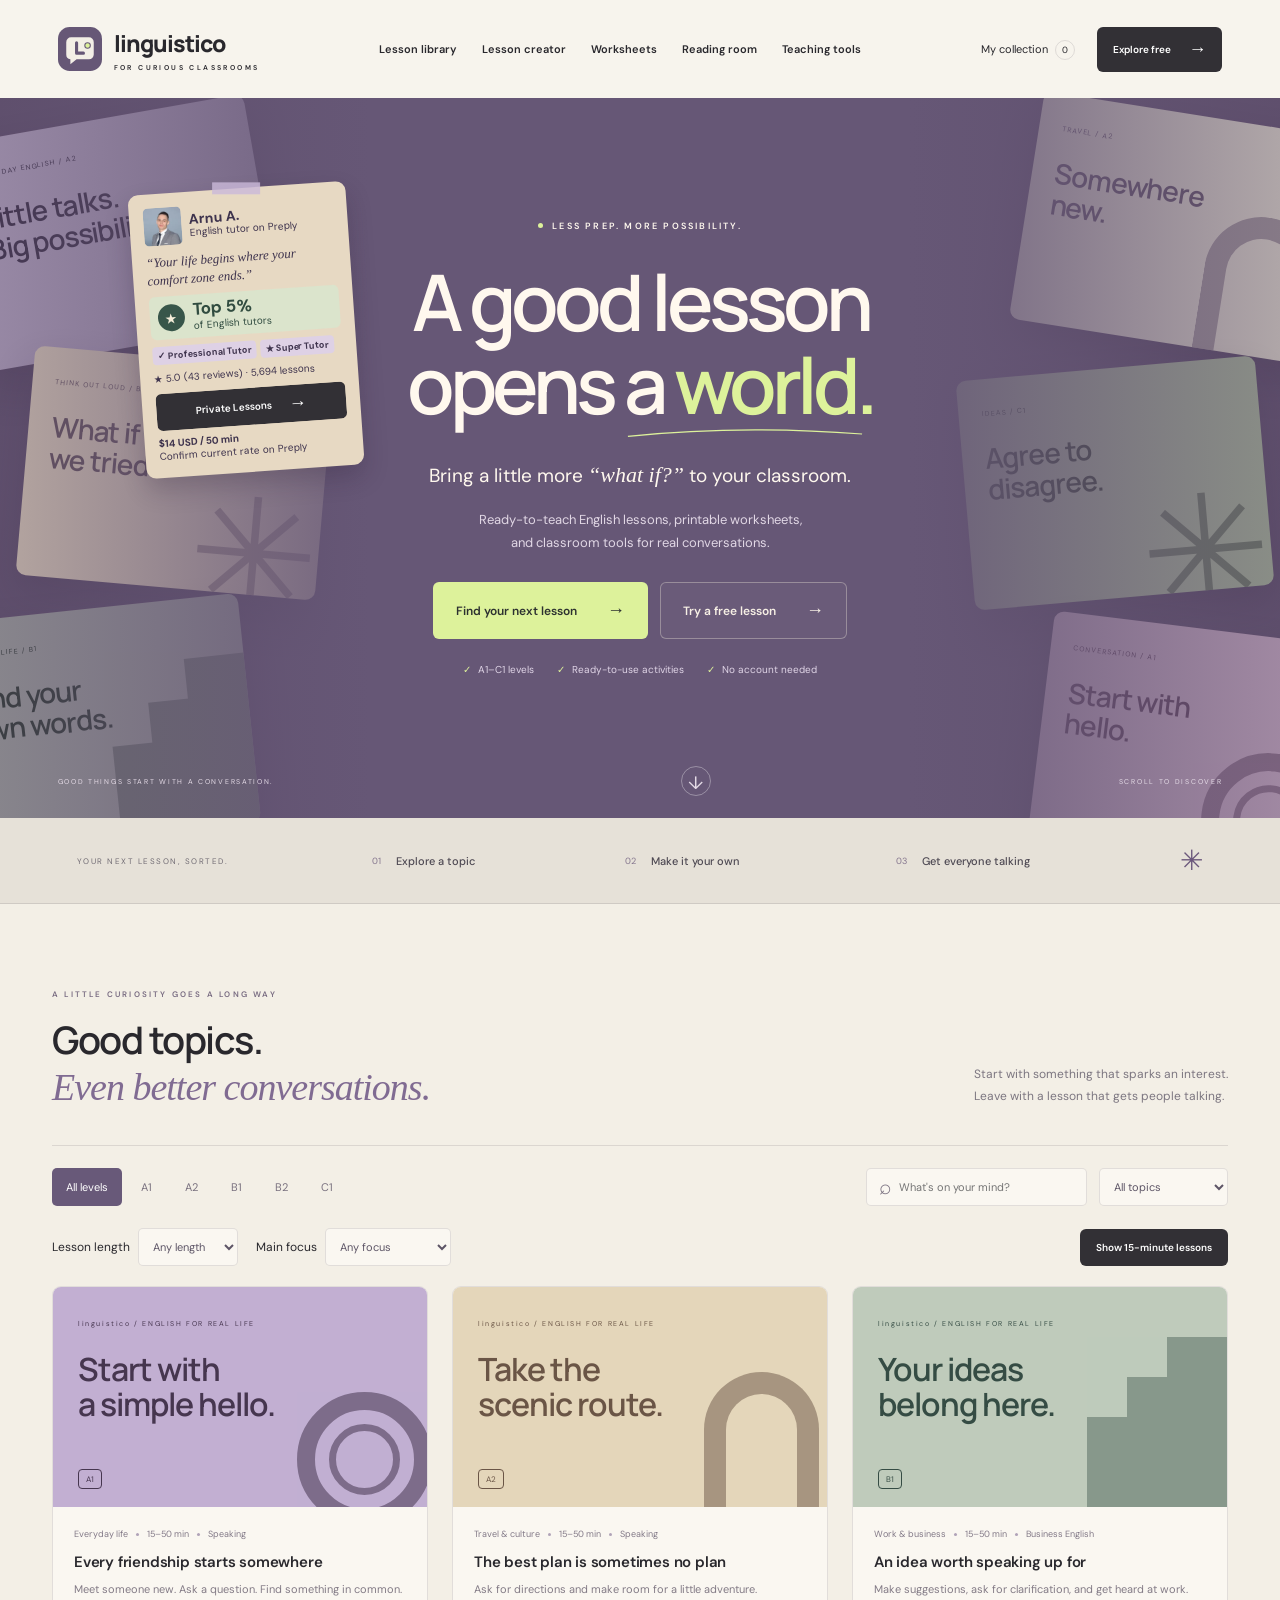
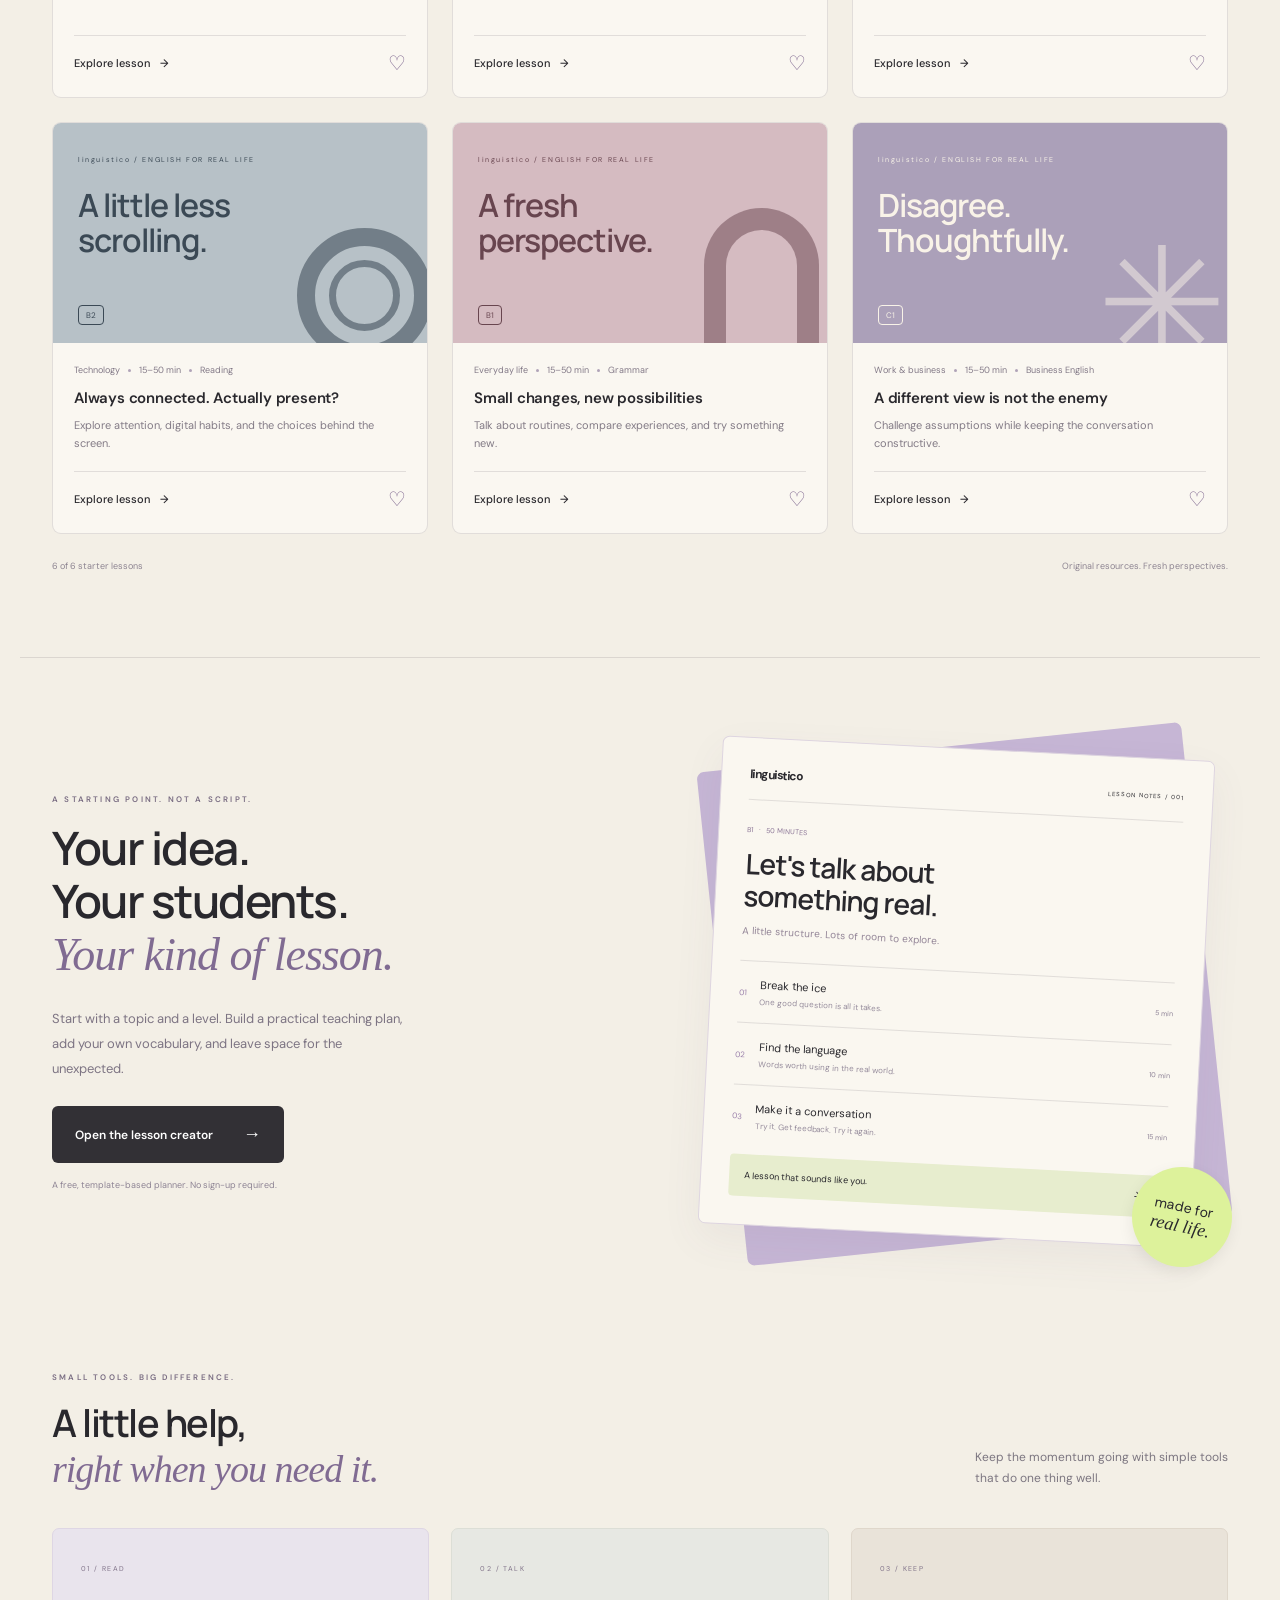
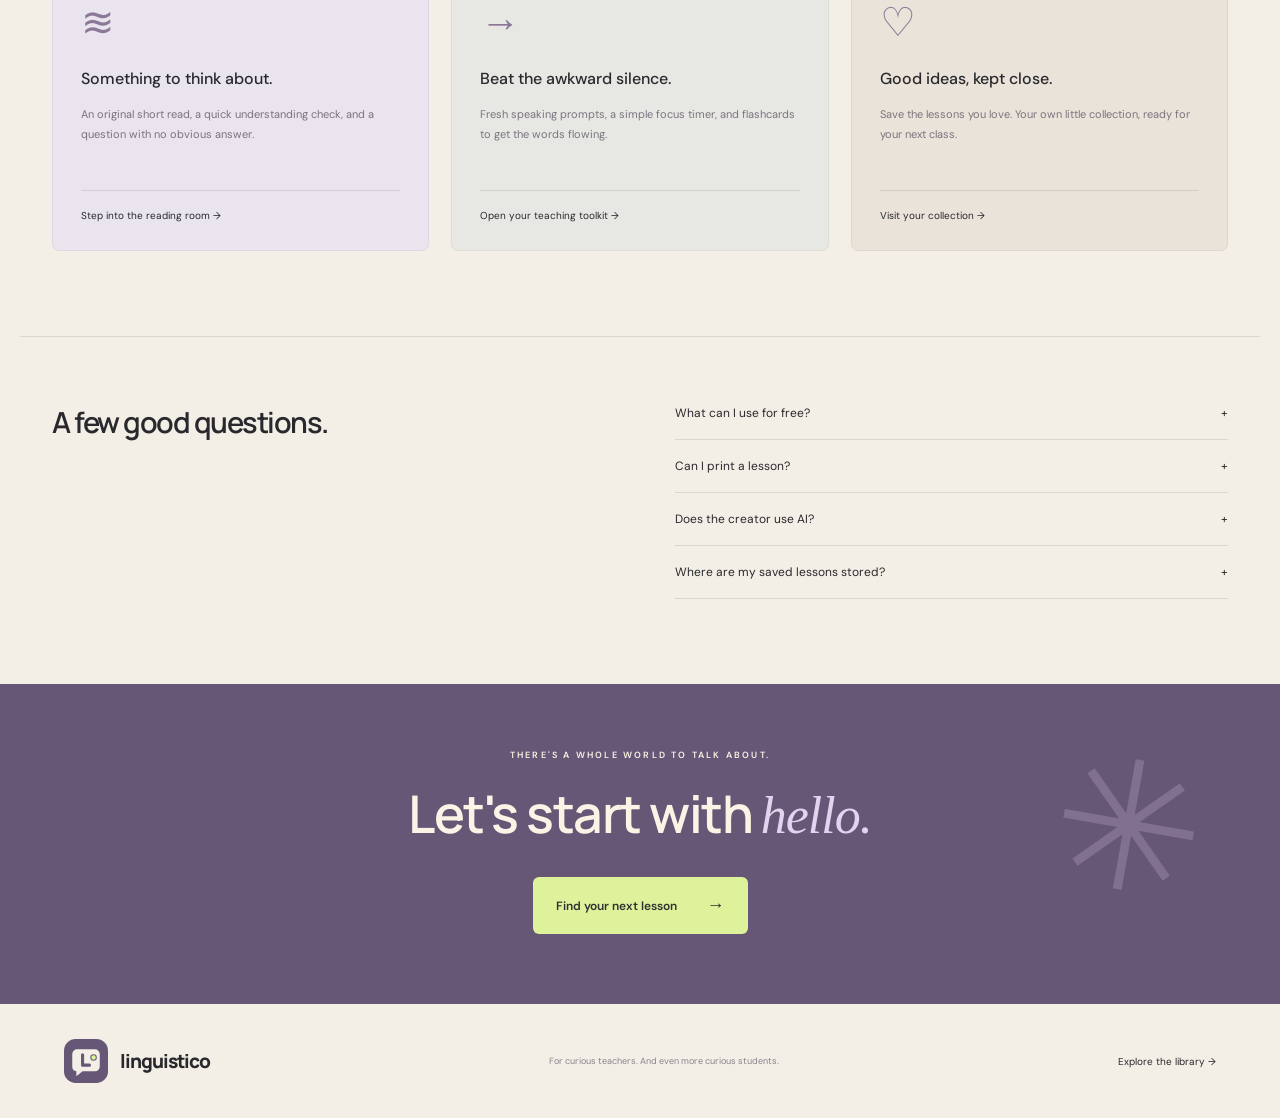
==== commit 1e1fb3c1: "Style tutor promotion as a hero sticky note" ====
--- a/index.html
+++ b/index.html
@@ -1,29 +1,30 @@
 <!doctype html>
-<html lang="en"><head><meta charset="utf-8"><meta name="viewport" content="width=device-width,initial-scale=1"><meta name="theme-color" content="#645675"><meta name="description" content="linguistico: thoughtful English lessons, a lesson planning toolkit, and more room for real conversation. Explore resources from A1 to C1."><meta property="og:title" content="linguistico — A good lesson opens a world."><meta property="og:description" content="Discover English lesson ideas and practical tools for curious classrooms."><meta property="og:type" content="website"><title>linguistico — English for a world of possibilities</title><link rel="icon" href="icon.svg" type="image/svg+xml"><link rel="preconnect" href="https://fonts.googleapis.com"><link rel="preconnect" href="https://fonts.gstatic.com" crossorigin><link rel="stylesheet" href="https://fonts.googleapis.com/css2?family=DM+Sans:wght@400;500;600;700&amp;family=Manrope:wght@400;500;600;700;800&amp;display=swap"><link rel="stylesheet" href="styles.css"></head><body>
+<html lang="en"><head><meta charset="utf-8"><meta name="viewport" content="width=device-width,initial-scale=1"><meta name="theme-color" content="#645675"><meta name="description" content="linguistico: thoughtful English lessons, a lesson planning toolkit, and more room for real conversation. Explore resources from A1 to C1."><meta property="og:title" content="linguistico — A good lesson opens a world."><meta property="og:description" content="Discover English lesson ideas and practical tools for curious classrooms."><meta property="og:type" content="website"><title>linguistico — English for a world of possibilities</title><link rel="icon" href="icon.svg" type="image/svg+xml"><link rel="preconnect" href="https://fonts.googleapis.com"><link rel="preconnect" href="https://fonts.gstatic.com" crossorigin><link rel="stylesheet" href="https://fonts.googleapis.com/css2?family=DM+Sans:wght@400;500;600;700&amp;family=Manrope:wght@400;500;600;700;800&amp;display=swap"><link rel="stylesheet" href="styles.css?v=tutor-note"></head><body>
 <a class="skip" href="#main">Skip to content</a><header><a href="#" class="brand" aria-label="linguistico home"><img class="logo" src="icon.svg" alt="" width="44" height="44"><span>linguistico<small>FOR CURIOUS CLASSROOMS</small></span></a><nav id="navigation" aria-label="Main navigation"><a href="#library">Lesson library</a><button data-open="planner">Lesson creator</button><button id="worksheet">Worksheets</button><button data-open="reading">Reading room</button><button data-open="tools">Teaching tools</button></nav><div class="nav-actions"><button class="text-button" data-open="saved">My collection <span id="saved-count">0</span></button><a class="button compact dark" href="#library">Explore free <span>→</span></a><button class="menu" id="menu" aria-expanded="false" aria-controls="navigation" aria-label="Open navigation">☰</button></div></header>
 <main id="main">
 
-<section class="hero"><div class="hero-art" aria-hidden="true"><div class="poster p1"><small>EVERYDAY ENGLISH / A2</small><b>Little talks.<br>Big possibilities.</b><div class="rings"></div></div><div class="poster p2"><small>THINK OUT LOUD / B2</small><b>What if<br>we tried?</b><div class="asterisk">✳</div></div><div class="poster p3"><small>WORK & LIFE / B1</small><b>Find your<br>own words.</b><div class="stairs"></div></div><div class="poster p4"><small>TRAVEL / A2</small><b>Somewhere<br>new.</b><div class="arch"></div></div><div class="poster p5"><small>IDEAS / C1</small><b>Agree to<br>disagree.</b><div class="asterisk">✳</div></div><div class="poster p6"><small>CONVERSATION / A1</small><b>Start with<br>hello.</b><div class="rings"></div></div></div><div class="hero-overlay"></div><div class="hero-content"><div class="eyebrow"><i></i> LESS PREP. MORE POSSIBILITY.</div><h1>A good lesson<br>opens a <span>world.</span><svg viewBox="0 0 410 24" aria-hidden="true"><path d="M5 16Q195 -4 405 12"/></svg></h1><p class="hero-sub">Bring a little more <em>“what if?”</em> to your classroom.</p><p class="hero-description">Ready-to-teach English lessons, printable worksheets,<br>and classroom tools for real conversations.</p><div class="hero-buttons"><a href="#library" class="button lime">Find your next lesson <span>→</span></a><a class="button ghost" href="lessons/work.html" data-lesson="work">Try a free lesson <span>→</span></a></div><div class="hero-proof"><span>A1–C1 levels</span><span>Ready-to-use activities</span><span>No account needed</span></div></div><div class="hero-bottom"><span>GOOD THINGS START WITH A CONVERSATION.</span><a href="#library" aria-label="Scroll to lesson library">↓</a><span>SCROLL TO DISCOVER</span></div></section>
+<section class="hero"><div class="hero-art" aria-hidden="true"><div class="poster p1"><small>EVERYDAY ENGLISH / A2</small><b>Little talks.<br>Big possibilities.</b><div class="rings"></div></div><div class="poster p2"><small>THINK OUT LOUD / B2</small><b>What if<br>we tried?</b><div class="asterisk">✳</div></div><div class="poster p3"><small>WORK & LIFE / B1</small><b>Find your<br>own words.</b><div class="stairs"></div></div><div class="poster p4"><small>TRAVEL / A2</small><b>Somewhere<br>new.</b><div class="arch"></div></div><div class="poster p5"><small>IDEAS / C1</small><b>Agree to<br>disagree.</b><div class="asterisk">✳</div></div><div class="poster p6"><small>CONVERSATION / A1</small><b>Start with<br>hello.</b><div class="rings"></div></div></div><div class="hero-overlay"></div><div class="hero-content"><div class="eyebrow"><i></i> LESS PREP. MORE POSSIBILITY.</div><h1>A good lesson<br>opens a <span>world.</span><svg viewBox="0 0 410 24" aria-hidden="true"><path d="M5 16Q195 -4 405 12"/></svg></h1><p class="hero-sub">Bring a little more <em>“what if?”</em> to your classroom.</p><p class="hero-description">Ready-to-teach English lessons, printable worksheets,<br>and classroom tools for real conversations.</p><div class="hero-buttons"><a href="#library" class="button lime">Find your next lesson <span>→</span></a><a class="button ghost" href="lessons/work.html" data-lesson="work">Try a free lesson <span>→</span></a></div><div class="hero-proof"><span>A1–C1 levels</span><span>Ready-to-use activities</span><span>No account needed</span></div>
+<aside class="tutor-note" aria-label="Private English lessons with Arnu A.">
+  <a class="tutor-identity" href="https://preply.com/en/tutor/3821624">
+    <img src="assets/arnu.webp" width="38" height="38" alt="">
+    <span><strong>Arnu A.</strong><small>English tutor on Preply</small></span>
+  </a>
+  <p class="tutor-quote">“Your life begins where your comfort zone ends.”</p>
+  <div class="tutor-rank">
+    <span class="tutor-medal" aria-hidden="true">★</span>
+    <span><strong>Top 5%</strong><small>of English tutors</small></span>
+  </div>
+  <ul class="tutor-badges" aria-label="Preply credentials">
+    <li>✓ Professional Tutor</li>
+    <li>★ Super Tutor</li>
+  </ul>
+  <p class="tutor-stats">★ 5.0 (43 reviews) · 5,694 lessons</p>
+  <a class="button compact dark" href="https://preply.com/en/tutor/3821624">Private Lessons <span aria-hidden="true">→</span></a>
+  <p class="tutor-price"><strong>$14 USD / 50 min</strong><br>Confirm current rate on Preply</p>
+</aside>
+</div><div class="hero-bottom"><span>GOOD THINGS START WITH A CONVERSATION.</span><a href="#library" aria-label="Scroll to lesson library">↓</a><span>SCROLL TO DISCOVER</span></div></section>
 <div class="ribbon"><span>YOUR NEXT LESSON, SORTED.</span><a href="#library">01 <b>Explore a topic</b></a><button data-open="planner">02 <b>Make it your own</b></button><button data-open="tools">03 <b>Get everyone talking</b></button><span class="ribbon-star">✳</span></div>
-<aside class="tutor-strip" aria-label="Private English lessons with Arnu A.">
-  <div class="tutor-note">
-    <a class="tutor-photo" href="https://preply.com/en/tutor/3821624" aria-label="Arnu A. on Preply">
-      <img src="assets/arnu.webp" width="56" height="56" alt="Arnu A.">
-    </a>
-    <div class="tutor-intro">
-      <p><strong>Arnu A.</strong> <span>· Private English tutor</span></p>
-      <p class="tutor-quote">“Your life begins where your comfort zone ends.”</p>
-    </div>
-    <div class="tutor-credentials">
-      <p>Top 5% of English tutors · Professional Tutor · Super Tutor</p>
-      <p>5.0 rating (43 reviews) · 5,694 lessons taught</p>
-    </div>
-    <div class="tutor-booking">
-      <a class="button compact dark" href="https://preply.com/en/tutor/3821624">Private Lessons <span aria-hidden="true">→</span></a>
-      <span class="tutor-price"><strong>$14 USD</strong> / 50 min · Check Preply for current pricing</span>
-    </div>
-  </div>
-</aside>
+
 <section id="library" class="section library"><div class="section-heading"><div><span class="eyebrow ink">A LITTLE CURIOSITY GOES A LONG WAY</span><h2>Good topics.<br><em>Even better conversations.</em></h2></div><p>Start with something that sparks an interest.<br>Leave with a lesson that gets people talking.</p></div><div class="filterbar"><div id="filters" class="tabs" aria-label="Filter lessons by level"><button class="active" data-level="All" aria-pressed="true">All levels</button><button data-level="A1" aria-pressed="false">A1</button><button data-level="A2" aria-pressed="false">A2</button><button data-level="B1" aria-pressed="false">B1</button><button data-level="B2" aria-pressed="false">B2</button><button data-level="C1" aria-pressed="false">C1</button></div><label class="search"><span aria-hidden="true">⌕</span><input type="search" id="search" aria-label="Search lessons" placeholder="What's on your mind?"></label><select id="topic" aria-label="Filter by topic"><option value="All">All topics</option><option>Everyday life</option><option>Work & business</option><option>Travel & culture</option><option>Technology</option></select></div><div class="filter-extra"><label>Lesson length <select id="duration"><option value="All">Any length</option><option value="15">15 minutes</option><option value="30">30 minutes</option><option value="50">50 minutes</option></select></label><label>Main focus <select id="skill"><option value="All">Any focus</option><option>Speaking</option><option>Reading</option><option>Grammar</option><option>Business English</option></select></label><button class="button compact dark" id="quick-lesson">Show 15-minute lessons</button></div><div class="cards" id="cards"></div><div class="library-foot"><span id="results" role="status"></span><span>Original resources. Fresh perspectives.</span></div></section>
 <section class="creator section"><div class="creator-copy"><span class="eyebrow ink">A STARTING POINT. NOT A SCRIPT.</span><h2>Your idea.<br>Your students.<br><em>Your kind of lesson.</em></h2><p>Start with a topic and a level. Build a practical teaching plan, add your own vocabulary, and leave space for the unexpected.</p><button class="button dark" data-open="planner">Open the lesson creator <span>→</span></button><small>A free, template-based planner. No sign-up required.</small></div><div class="paper-scene"><div class="paper-back"></div><div class="paper"><div class="paper-top"><span>linguistico</span><span>LESSON NOTES / 001</span></div><div class="paper-tag">B1 &nbsp; · &nbsp; 50 MINUTES</div><h3>Let's talk about<br>something real.</h3><p>A little structure. Lots of room to explore.</p><div class="paper-row"><span>01</span><div>Break the ice<small>One good question is all it takes.</small></div><b>5 min</b></div><div class="paper-row"><span>02</span><div>Find the language<small>Words worth using in the real world.</small></div><b>10 min</b></div><div class="paper-row"><span>03</span><div>Make it a conversation<small>Try it. Get feedback. Try it again.</small></div><b>15 min</b></div><div class="paper-note">A lesson that sounds like you. <span>✳</span></div></div><span class="sticker">made for<br><em>real life.</em></span></div></section>
 <section class="tool-section section"><div class="section-heading"><div><span class="eyebrow ink">SMALL TOOLS. BIG DIFFERENCE.</span><h2>A little help,<br><em>right when you need it.</em></h2></div><p>Keep the momentum going with simple tools<br>that do one thing well.</p></div><div class="tool-grid"><button data-open="reading"><span class="tool-number">01 / READ</span><span class="tool-symbol">≋</span><h3>Something to think about.</h3><p>An original short read, a quick understanding check, and a question with no obvious answer.</p><span class="tool-link">Step into the reading room →</span></button><button data-open="tools"><span class="tool-number">02 / TALK</span><span class="tool-symbol">→</span><h3>Beat the awkward silence.</h3><p>Fresh speaking prompts, a simple focus timer, and flashcards to get the words flowing.</p><span class="tool-link">Open your teaching toolkit →</span></button><button data-open="saved"><span class="tool-number">03 / KEEP</span><span class="tool-symbol">♡</span><h3>Good ideas, kept close.</h3><p>Save the lessons you love. Your own little collection, ready for your next class.</p><span class="tool-link">Visit your collection →</span></button></div></section>
--- a/styles.css
+++ b/styles.css
@@ -16,48 +16,40 @@
 @media print{body>main.lesson-page{display:block!important}.lesson-page .actions{display:none!important}}
 .card-foot a{font-size:11px;font-weight:500}
 
-.tutor-strip {
-  max-width: 1240px;
-  margin: 0 auto;
-  padding: 18px 32px 0;
-}
 .tutor-note {
   position: relative;
-  display: flex;
-  flex-wrap: wrap;
-  align-items: center;
-  gap: 10px 20px;
-  max-width: 1240px;
-  margin: 0 auto;
-  padding: 11px 16px;
-  border: 1px solid #ddd1b9;
-  border-radius: 4px 4px 11px 4px;
-  background: #f2e8d4;
-  box-shadow: 0 2px 4px #44344f14;
+  width: min(100%, 218px);
+  box-sizing: border-box;
+  margin: 28px auto 0;
+  padding: 14px;
+  border-radius: 10px;
+  background: #e7d9c3;
+  color: #3e334d;
+  box-shadow: 0 12px 24px #25172e38;
+  text-align: left;
 }
 .tutor-note::before {
   position: absolute;
-  top: -5px;
-  left: 24px;
+  top: -6px;
+  left: calc(50% - 24px);
   width: 48px;
-  height: 9px;
-  background: #d6c5dfc9;
-  transform: rotate(-5deg);
+  height: 12px;
+  transform: rotate(4deg);
+  background: #cbbadacc;
   content: '';
   pointer-events: none;
 }
-.tutor-photo { flex: none; }
-.tutor-photo img { display: block; border-radius: 6px; object-fit: cover; }
-.tutor-note p { margin: 0; line-height: 1.55; }
-.tutor-intro { flex: 1 1 240px; }
-.tutor-intro span, .tutor-credentials { font-size: 11px; color: #5e5362; }
-.tutor-quote { font: italic 14px Georgia, serif; color: #574666; }
-.tutor-booking { display: grid; justify-items: start; gap: 4px; }
-.tutor-price { font-size: 10px; line-height: 1.4; color: #5e5362; }
-@media (max-width: 600px) {
-  .tutor-note { column-gap: 12px; }
-  .tutor-intro { flex-basis: 60%; }
-  .tutor-credentials { flex-basis: 100%; }
+.tutor-identity { display: flex; align-items: center; gap: 8px; line-height: 1.2; }
+.tutor-identity img { border-radius: 5px; object-fit: cover; }
+.tutor-identity small, .tutor-rank small { display: block; font-size: 10px; }
+.tutor-quote { margin: 8px 0; font: italic 13px/1.35 Georgia, serif; }
+.tutor-rank { display: flex; gap: 8px; align-items: center; padding: 6px 8px; background: #dbe4cc; border-radius: 6px; color: #314c40; }
+.tutor-rank strong { font-size: 17px; line-height: 1; }
+.tutor-medal { display: grid; place-items: center; width: 27px; height: 27px; border-radius: 50%; background: #38564a; color: #f4edda; font-size: 14px; }
+.tutor-badges { display: flex; flex-wrap: wrap; gap: 4px; padding: 0; margin: 7px 0; list-style: none; }
+.tutor-badges li { padding: 3px 5px; background: #ded1e5; border-radius: 4px; font-size: 9px; font-weight: 700; }
+.tutor-stats, .tutor-price { margin: 6px 0 0; font-size: 10px; line-height: 1.35; }
+.tutor-note .button { width: 100%; margin-top: 8px; padding: 7px 10px; }
+@media (min-width: 1180px) {
+  .tutor-note { position: absolute; top: 48px; right: calc(100% + 32px); margin: 0; transform: rotate(-4deg); }
 }
-
-@media (max-width: 600px) { .tutor-strip { padding-inline: 20px; } }
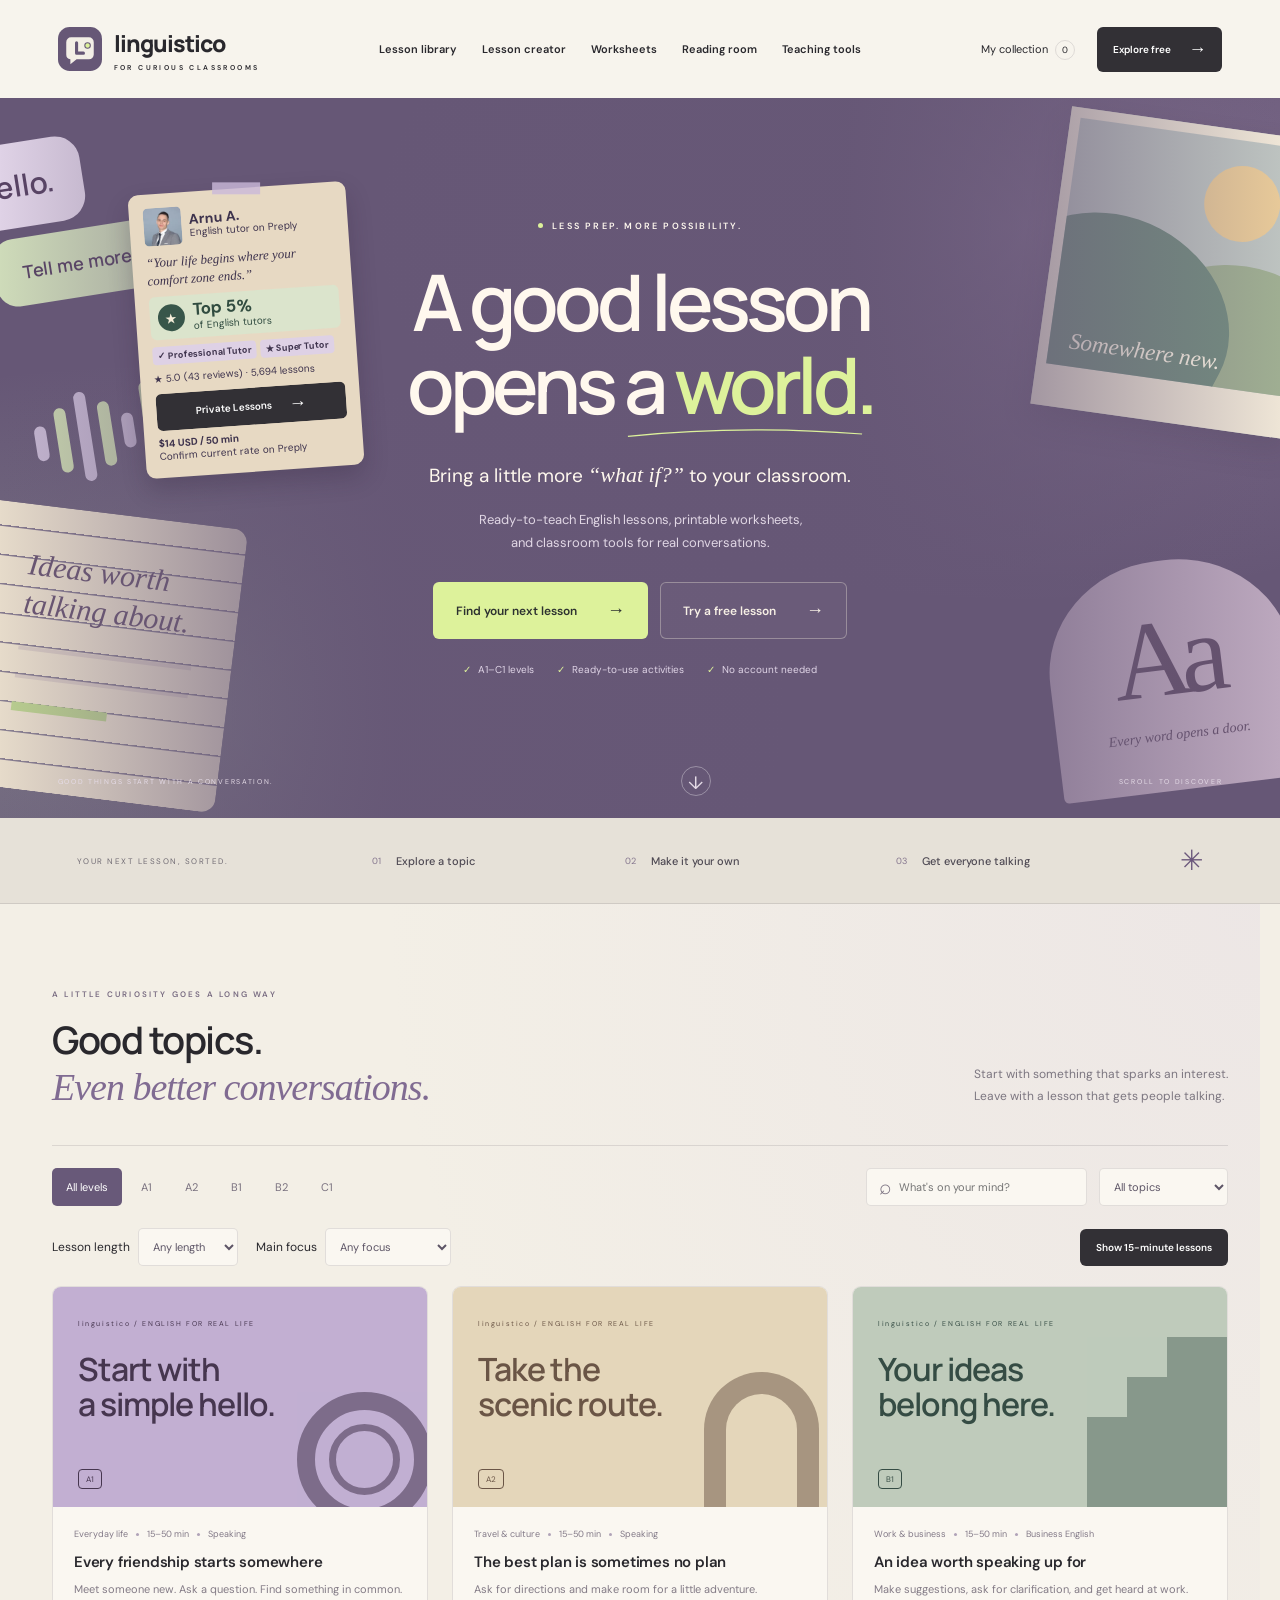
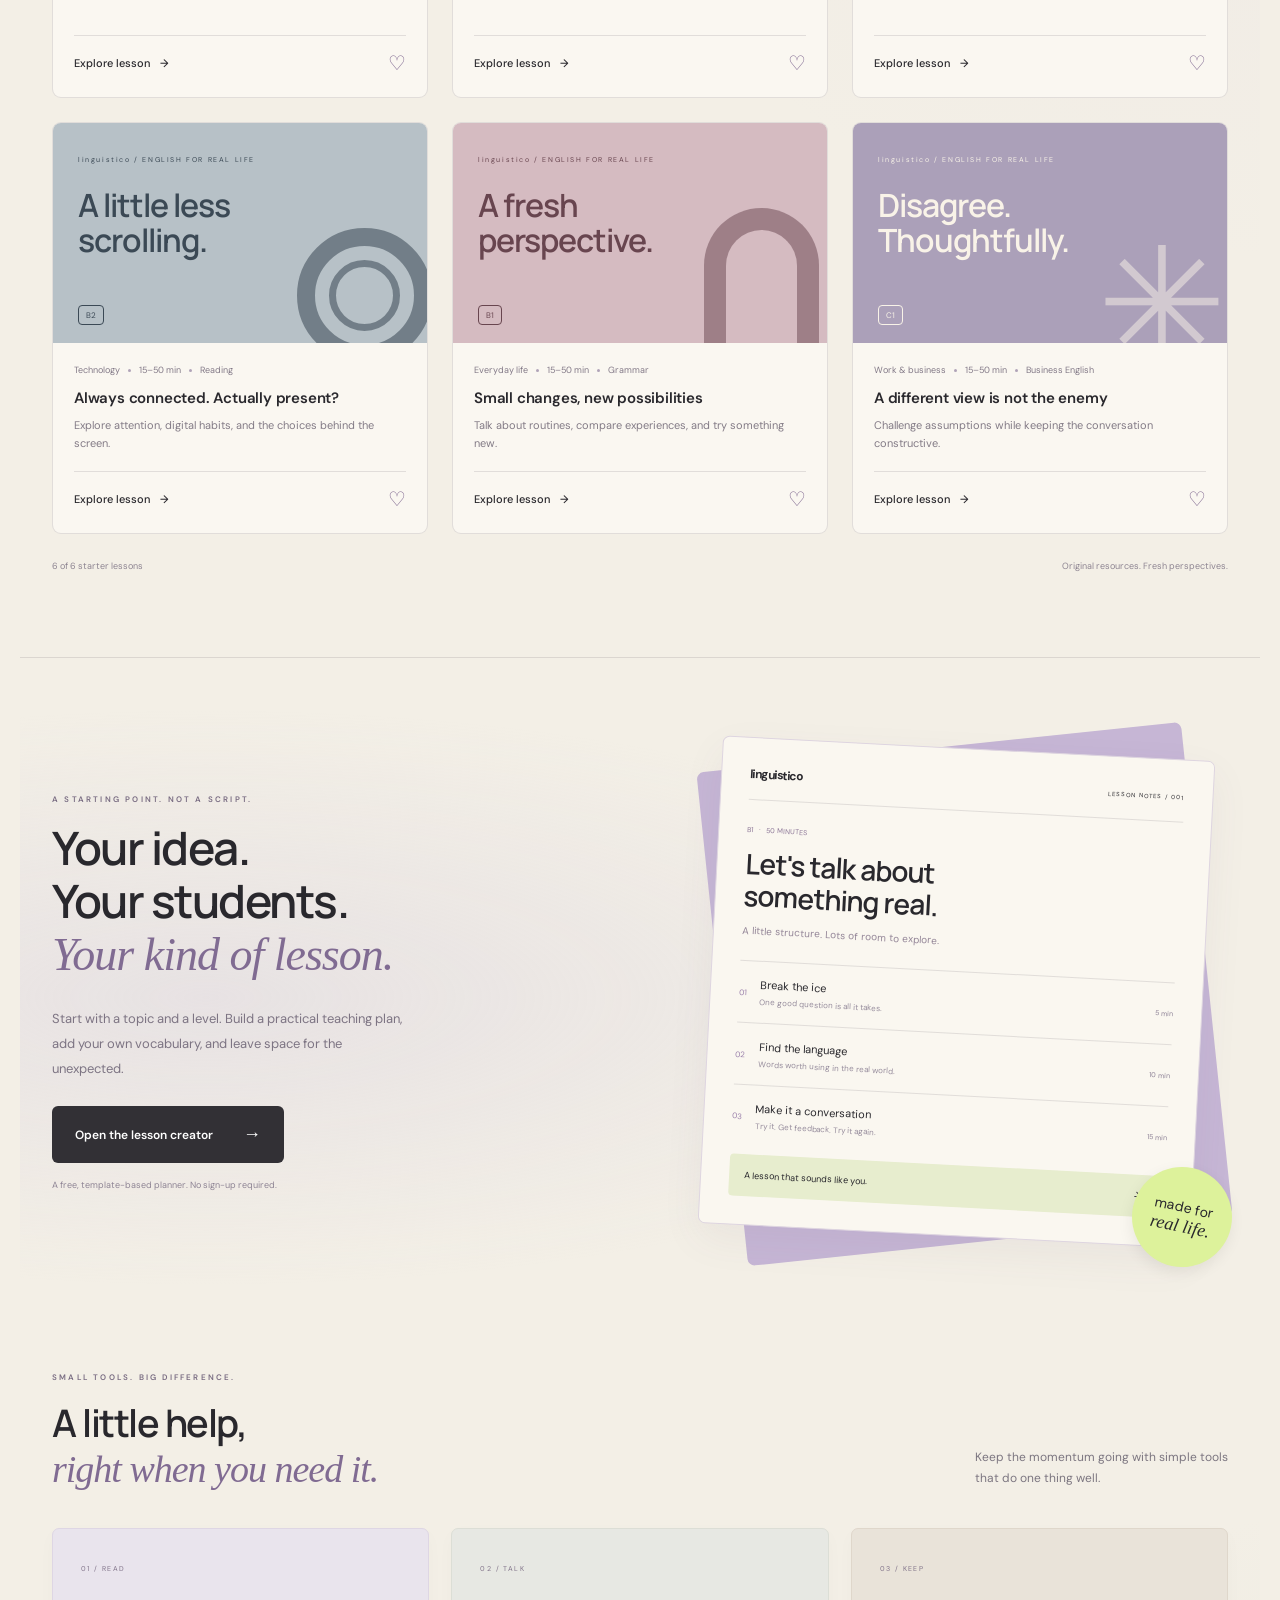
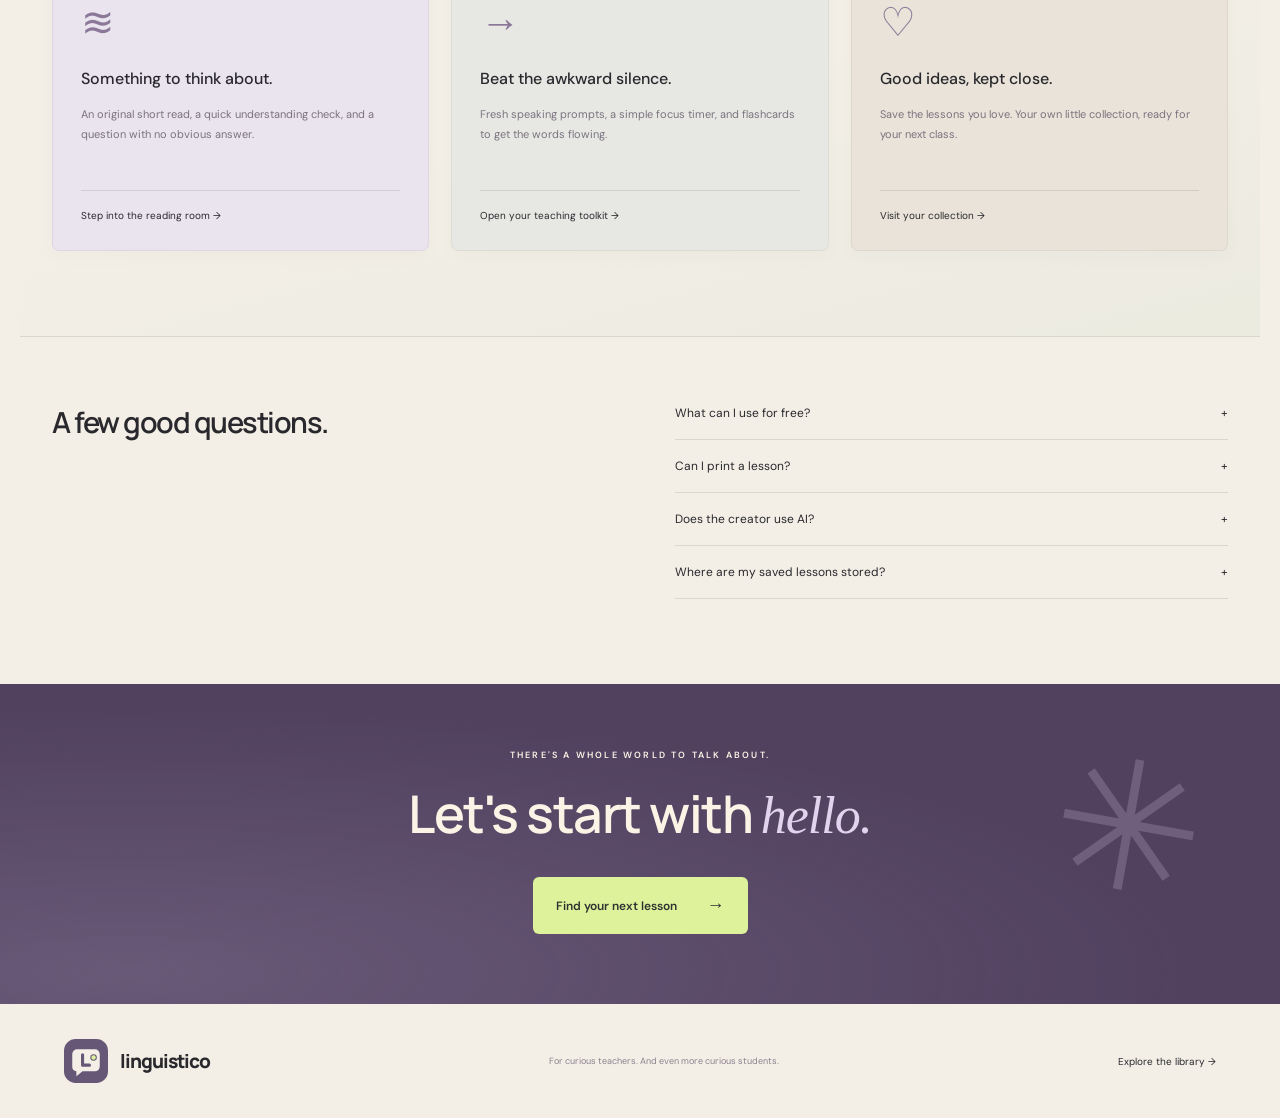
==== commit 4f86034a: "Redesign the backdrop with varied conversation, travel and study artwork" ====
--- a/index.html
+++ b/index.html
@@ -1,9 +1,15 @@
 <!doctype html>
-<html lang="en"><head><meta charset="utf-8"><meta name="viewport" content="width=device-width,initial-scale=1"><meta name="theme-color" content="#645675"><meta name="description" content="linguistico: thoughtful English lessons, a lesson planning toolkit, and more room for real conversation. Explore resources from A1 to C1."><meta property="og:title" content="linguistico — A good lesson opens a world."><meta property="og:description" content="Discover English lesson ideas and practical tools for curious classrooms."><meta property="og:type" content="website"><title>linguistico — English for a world of possibilities</title><link rel="icon" href="icon.svg" type="image/svg+xml"><link rel="preconnect" href="https://fonts.googleapis.com"><link rel="preconnect" href="https://fonts.gstatic.com" crossorigin><link rel="stylesheet" href="https://fonts.googleapis.com/css2?family=DM+Sans:wght@400;500;600;700&amp;family=Manrope:wght@400;500;600;700;800&amp;display=swap"><link rel="stylesheet" href="styles.css?v=tutor-note"></head><body>
+<html lang="en"><head><meta charset="utf-8"><meta name="viewport" content="width=device-width,initial-scale=1"><meta name="theme-color" content="#645675"><meta name="description" content="linguistico: thoughtful English lessons, a lesson planning toolkit, and more room for real conversation. Explore resources from A1 to C1."><meta property="og:title" content="linguistico — A good lesson opens a world."><meta property="og:description" content="Discover English lesson ideas and practical tools for curious classrooms."><meta property="og:type" content="website"><title>linguistico — English for a world of possibilities</title><link rel="icon" href="icon.svg" type="image/svg+xml"><link rel="preconnect" href="https://fonts.googleapis.com"><link rel="preconnect" href="https://fonts.gstatic.com" crossorigin><link rel="stylesheet" href="https://fonts.googleapis.com/css2?family=DM+Sans:wght@400;500;600;700&amp;family=Manrope:wght@400;500;600;700;800&amp;display=swap"><link rel="stylesheet" href="styles.css?v=editorial-backdrop"></head><body>
 <a class="skip" href="#main">Skip to content</a><header><a href="#" class="brand" aria-label="linguistico home"><img class="logo" src="icon.svg" alt="" width="44" height="44"><span>linguistico<small>FOR CURIOUS CLASSROOMS</small></span></a><nav id="navigation" aria-label="Main navigation"><a href="#library">Lesson library</a><button data-open="planner">Lesson creator</button><button id="worksheet">Worksheets</button><button data-open="reading">Reading room</button><button data-open="tools">Teaching tools</button></nav><div class="nav-actions"><button class="text-button" data-open="saved">My collection <span id="saved-count">0</span></button><a class="button compact dark" href="#library">Explore free <span>→</span></a><button class="menu" id="menu" aria-expanded="false" aria-controls="navigation" aria-label="Open navigation">☰</button></div></header>
 <main id="main">
 
-<section class="hero"><div class="hero-art" aria-hidden="true"><div class="poster p1"><small>EVERYDAY ENGLISH / A2</small><b>Little talks.<br>Big possibilities.</b><div class="rings"></div></div><div class="poster p2"><small>THINK OUT LOUD / B2</small><b>What if<br>we tried?</b><div class="asterisk">✳</div></div><div class="poster p3"><small>WORK & LIFE / B1</small><b>Find your<br>own words.</b><div class="stairs"></div></div><div class="poster p4"><small>TRAVEL / A2</small><b>Somewhere<br>new.</b><div class="arch"></div></div><div class="poster p5"><small>IDEAS / C1</small><b>Agree to<br>disagree.</b><div class="asterisk">✳</div></div><div class="poster p6"><small>CONVERSATION / A1</small><b>Start with<br>hello.</b><div class="rings"></div></div></div><div class="hero-overlay"></div><div class="hero-content"><div class="eyebrow"><i></i> LESS PREP. MORE POSSIBILITY.</div><h1>A good lesson<br>opens a <span>world.</span><svg viewBox="0 0 410 24" aria-hidden="true"><path d="M5 16Q195 -4 405 12"/></svg></h1><p class="hero-sub">Bring a little more <em>“what if?”</em> to your classroom.</p><p class="hero-description">Ready-to-teach English lessons, printable worksheets,<br>and classroom tools for real conversations.</p><div class="hero-buttons"><a href="#library" class="button lime">Find your next lesson <span>→</span></a><a class="button ghost" href="lessons/work.html" data-lesson="work">Try a free lesson <span>→</span></a></div><div class="hero-proof"><span>A1–C1 levels</span><span>Ready-to-use activities</span><span>No account needed</span></div>
+<section class="hero"><div class="hero-art backdrop-collage" aria-hidden="true">
+  <div class="conversation-art"><span>Hello.</span><span>Tell me more.</span><i></i></div>
+  <div class="travel-art"><div class="travel-sun"></div><div class="travel-hills"></div><span>Somewhere new.</span></div>
+  <div class="notebook-art"><span>Ideas worth<br>talking about.</span><i></i><i></i><i></i></div>
+  <div class="word-art"><span>Aa</span><small>Every word opens a door.</small></div>
+  <div class="sound-art"><i></i><i></i><i></i><i></i><i></i><i></i><i></i></div>
+</div><div class="hero-overlay"></div><div class="hero-content"><div class="eyebrow"><i></i> LESS PREP. MORE POSSIBILITY.</div><h1>A good lesson<br>opens a <span>world.</span><svg viewBox="0 0 410 24" aria-hidden="true"><path d="M5 16Q195 -4 405 12"/></svg></h1><p class="hero-sub">Bring a little more <em>“what if?”</em> to your classroom.</p><p class="hero-description">Ready-to-teach English lessons, printable worksheets,<br>and classroom tools for real conversations.</p><div class="hero-buttons"><a href="#library" class="button lime">Find your next lesson <span>→</span></a><a class="button ghost" href="lessons/work.html" data-lesson="work">Try a free lesson <span>→</span></a></div><div class="hero-proof"><span>A1–C1 levels</span><span>Ready-to-use activities</span><span>No account needed</span></div>
 <aside class="tutor-note" aria-label="Private English lessons with Arnu A.">
   <a class="tutor-identity" href="https://preply.com/en/tutor/3821624">
     <img src="assets/arnu.webp" width="38" height="38" alt="">
@@ -29,4 +35,4 @@
 <section class="creator section"><div class="creator-copy"><span class="eyebrow ink">A STARTING POINT. NOT A SCRIPT.</span><h2>Your idea.<br>Your students.<br><em>Your kind of lesson.</em></h2><p>Start with a topic and a level. Build a practical teaching plan, add your own vocabulary, and leave space for the unexpected.</p><button class="button dark" data-open="planner">Open the lesson creator <span>→</span></button><small>A free, template-based planner. No sign-up required.</small></div><div class="paper-scene"><div class="paper-back"></div><div class="paper"><div class="paper-top"><span>linguistico</span><span>LESSON NOTES / 001</span></div><div class="paper-tag">B1 &nbsp; · &nbsp; 50 MINUTES</div><h3>Let's talk about<br>something real.</h3><p>A little structure. Lots of room to explore.</p><div class="paper-row"><span>01</span><div>Break the ice<small>One good question is all it takes.</small></div><b>5 min</b></div><div class="paper-row"><span>02</span><div>Find the language<small>Words worth using in the real world.</small></div><b>10 min</b></div><div class="paper-row"><span>03</span><div>Make it a conversation<small>Try it. Get feedback. Try it again.</small></div><b>15 min</b></div><div class="paper-note">A lesson that sounds like you. <span>✳</span></div></div><span class="sticker">made for<br><em>real life.</em></span></div></section>
 <section class="tool-section section"><div class="section-heading"><div><span class="eyebrow ink">SMALL TOOLS. BIG DIFFERENCE.</span><h2>A little help,<br><em>right when you need it.</em></h2></div><p>Keep the momentum going with simple tools<br>that do one thing well.</p></div><div class="tool-grid"><button data-open="reading"><span class="tool-number">01 / READ</span><span class="tool-symbol">≋</span><h3>Something to think about.</h3><p>An original short read, a quick understanding check, and a question with no obvious answer.</p><span class="tool-link">Step into the reading room →</span></button><button data-open="tools"><span class="tool-number">02 / TALK</span><span class="tool-symbol">→</span><h3>Beat the awkward silence.</h3><p>Fresh speaking prompts, a simple focus timer, and flashcards to get the words flowing.</p><span class="tool-link">Open your teaching toolkit →</span></button><button data-open="saved"><span class="tool-number">03 / KEEP</span><span class="tool-symbol">♡</span><h3>Good ideas, kept close.</h3><p>Save the lessons you love. Your own little collection, ready for your next class.</p><span class="tool-link">Visit your collection →</span></button></div></section>
 <section class="faq section"><h2>A few good questions.</h2><div><details><summary>What can I use for free?<span>+</span></summary><p>All six starter lessons, the lesson planner, reading activity, and classroom tools are free to use in this version. You do not need an account.</p></details><details><summary>Can I print a lesson?<span>+</span></summary><p>Yes. Open a lesson and select Print / Save PDF. Your browser's print menu lets you print the resource or save it as a PDF.</p></details><details><summary>Does the creator use AI?<span>+</span></summary><p>This version uses level-specific templates and the information you enter. The worksheet builder can turn your pasted article, transcript, vocabulary pairs, or grammar examples into a printable activity.</p></details><details><summary>Where are my saved lessons stored?<span>+</span></summary><p>Your collection is stored in this browser. It is not shared between devices and may be removed if you clear browser data.</p></details></div></section>
-<section class="closing"><span class="eyebrow">THERE'S A WHOLE WORLD TO TALK ABOUT.</span><h2>Let's start with <em>hello.</em></h2><a class="button lime" href="#library">Find your next lesson <span>→</span></a><span class="closing-star" aria-hidden="true">✳</span></section></main><footer><a class="brand" href="#"><img class="logo" src="icon.svg" alt="" width="44" height="44"><span>linguistico</span></a><span>For curious teachers. And even more curious students.</span><a href="#library">Explore the library →</a></footer><dialog id="modal" aria-labelledby="modal-title"><div class="modal-header"><span>linguistico / TEACHING STUDIO</span><button id="close" aria-label="Close dialog">×</button></div><div id="modal-body"></div></dialog><div class="toast" id="toast" role="status"></div><script defer src="app.js"></script><script defer src="studio.js"></script></body></html>
+<section class="closing"><span class="eyebrow">THERE'S A WHOLE WORLD TO TALK ABOUT.</span><h2>Let's start with <em>hello.</em></h2><a class="button lime" href="#library">Find your next lesson <span>→</span></a><span class="closing-star" aria-hidden="true">✳</span></section></main><footer><a class="brand" href="#"><img class="logo" src="icon.svg" alt="" width="44" height="44"><span>linguistico</span></a><span>For curious teachers. And even more curious students.</span><a href="#library">Explore the library →</a></footer><dialog id="modal" aria-labelledby="modal-title"><div class="modal-header"><span>linguistico / TEACHING STUDIO</span><button id="close" aria-label="Close dialog">×</button></div><div id="modal-body"></div></dialog><div class="toast" id="toast" role="status"></div><script defer src="app.js"></script><script defer src="studio.js?v=scroll-header"></script></body></html>
--- a/styles.css
+++ b/styles.css
@@ -53,3 +53,118 @@
 @media (min-width: 1180px) {
   .tutor-note { position: absolute; top: 48px; right: calc(100% + 32px); margin: 0; transform: rotate(-4deg); }
 }
+
+body:has(.hero) > header {
+  position: sticky;
+  top: 0;
+  z-index: 10;
+  transition: transform 180ms ease;
+}
+body:has(.hero) > header.header-hidden:not(:focus-within):not(:has(nav.open)) {
+  transform: translateY(-101%);
+}
+#library { scroll-margin-top: 100px; }
+
+/* A varied editorial collage frames the primary lesson actions. */
+.hero {
+  isolation: isolate;
+  background: #665776;
+}
+.backdrop-collage {
+  background:
+    radial-gradient(ellipse at 80% 18%, #c3a6cb42, transparent 45%),
+    radial-gradient(ellipse at 12% 85%, #a7b8a650, transparent 40%),
+    #665776;
+}
+.hero-overlay {
+  background: linear-gradient(90deg, transparent, #665776ed 31%, #665776f5 66%, transparent);
+}
+.conversation-art {
+  position: absolute;
+  top: 35px;
+  left: -45px;
+  width: 255px;
+  height: 210px;
+  transform: rotate(-9deg);
+}
+.conversation-art span {
+  display: block;
+  width: fit-content;
+  padding: 22px 28px;
+  border-radius: 25px 25px 25px 4px;
+  background: #dfd2e6;
+  color: #574263;
+  font: 600 30px Manrope, sans-serif;
+}
+.conversation-art span + span {
+  margin: 10px 0 0 35px;
+  background: #cedbb9;
+  border-radius: 22px 22px 4px 22px;
+  font-size: 18px;
+}
+.travel-art {
+  position: absolute;
+  top: 25px;
+  right: -30px;
+  width: 260px;
+  height: 300px;
+  overflow: hidden;
+  border: 10px solid #eee5d6;
+  border-bottom-width: 42px;
+  background: #bdc3c0;
+  transform: rotate(8deg);
+  box-shadow: 0 15px 30px #30223722;
+}
+.travel-sun { position: absolute; top: 25px; right: 30px; width: 76px; height: 76px; border-radius: 50%; background: #e7c999; }
+.travel-hills { position: absolute; bottom: -45px; left: -60px; width: 240px; height: 200px; border-radius: 50% 50% 0 0; background: #748c80; transform: rotate(20deg); box-shadow: 140px -15px 0 #9fae92; }
+.travel-art > span { position: absolute; bottom: 12px; left: 20px; font: italic 23px Georgia,serif; color: #fcf4e4; }
+.notebook-art {
+  position: absolute;
+  left: -38px;
+  bottom: 20px;
+  width: 270px;
+  height: 285px;
+  padding: 40px;
+  border-left: 16px solid #a392ae;
+  border-radius: 4px 14px 14px 4px;
+  background: repeating-linear-gradient(0deg, #e6dbca 0 27px, #b5a5b34d 28px 29px);
+  transform: rotate(7deg);
+  text-align: left;
+  color: #695571;
+}
+.notebook-art span { font: italic 30px/1.3 Georgia,serif; }
+.notebook-art i { display: block; width: 100%; height: 4px; margin-top: 24px; background: #8c7b9833; }
+.notebook-art i:last-child { width: 55%; background: #b9ce8f; height: 9px; }
+.word-art { position: absolute; right: -15px; bottom: 28px; width: 245px; height: 230px; border-radius: 48% 48% 5px 5px; background: #bca8be; transform: rotate(-7deg); display: grid; align-content: center; color: #65516d; }
+.word-art > span { font: 110px/.9 Georgia,serif; letter-spacing: -12px; padding-right: 12px; }
+.word-art small { font: italic 14px Georgia,serif; margin-top: 20px; }
+.sound-art { position: absolute; left: 35px; top: 290px; display: flex; align-items: center; gap: 10px; height: 90px; transform: rotate(-9deg); }
+.sound-art i { width: 12px; height: 35px; border-radius: 10px; background: #c6b8d2; }
+.sound-art i:nth-child(2n) { height: 65px; background: #c9d6af; }
+.sound-art i:nth-child(3n) { height: 90px; }
+.library {
+  position: relative;
+  background: radial-gradient(ellipse at 100% 0%, #d3c4e233, transparent 50%);
+}
+.creator {
+  background: radial-gradient(ellipse at 15% 50%, #d6cfdf66, transparent 60%);
+}
+.tool-section { background: linear-gradient(165deg, transparent 55%, #d7dfcf44); }
+.tool-grid button { box-shadow: 0 6px 18px #48375106; }
+.closing { background: radial-gradient(ellipse at 10% 90%, #a191b24d, transparent 65%), #51415f; }
+.closing-star { color: #ad99bb55; }
+@media (min-width: 1600px) {
+  .conversation-art { left: 3%; }
+  .travel-art { right: 3%; }
+  .notebook-art { left: 3%; }
+  .word-art { right: 3%; }
+  .sound-art { left: 7%; }
+}
+@media (max-width: 850px) {
+  .conversation-art { left: -150px; opacity: .55; }
+  .travel-art { right: -175px; opacity: .6; }
+  .notebook-art { left: -190px; opacity: .5; }
+  .word-art { right: -170px; opacity: .5; }
+  .sound-art { left: -50px; opacity: .35; }
+  .hero-overlay { background: linear-gradient(90deg,#66577655,#665776db 25%,#665776db 75%,#66577655); }
+}
